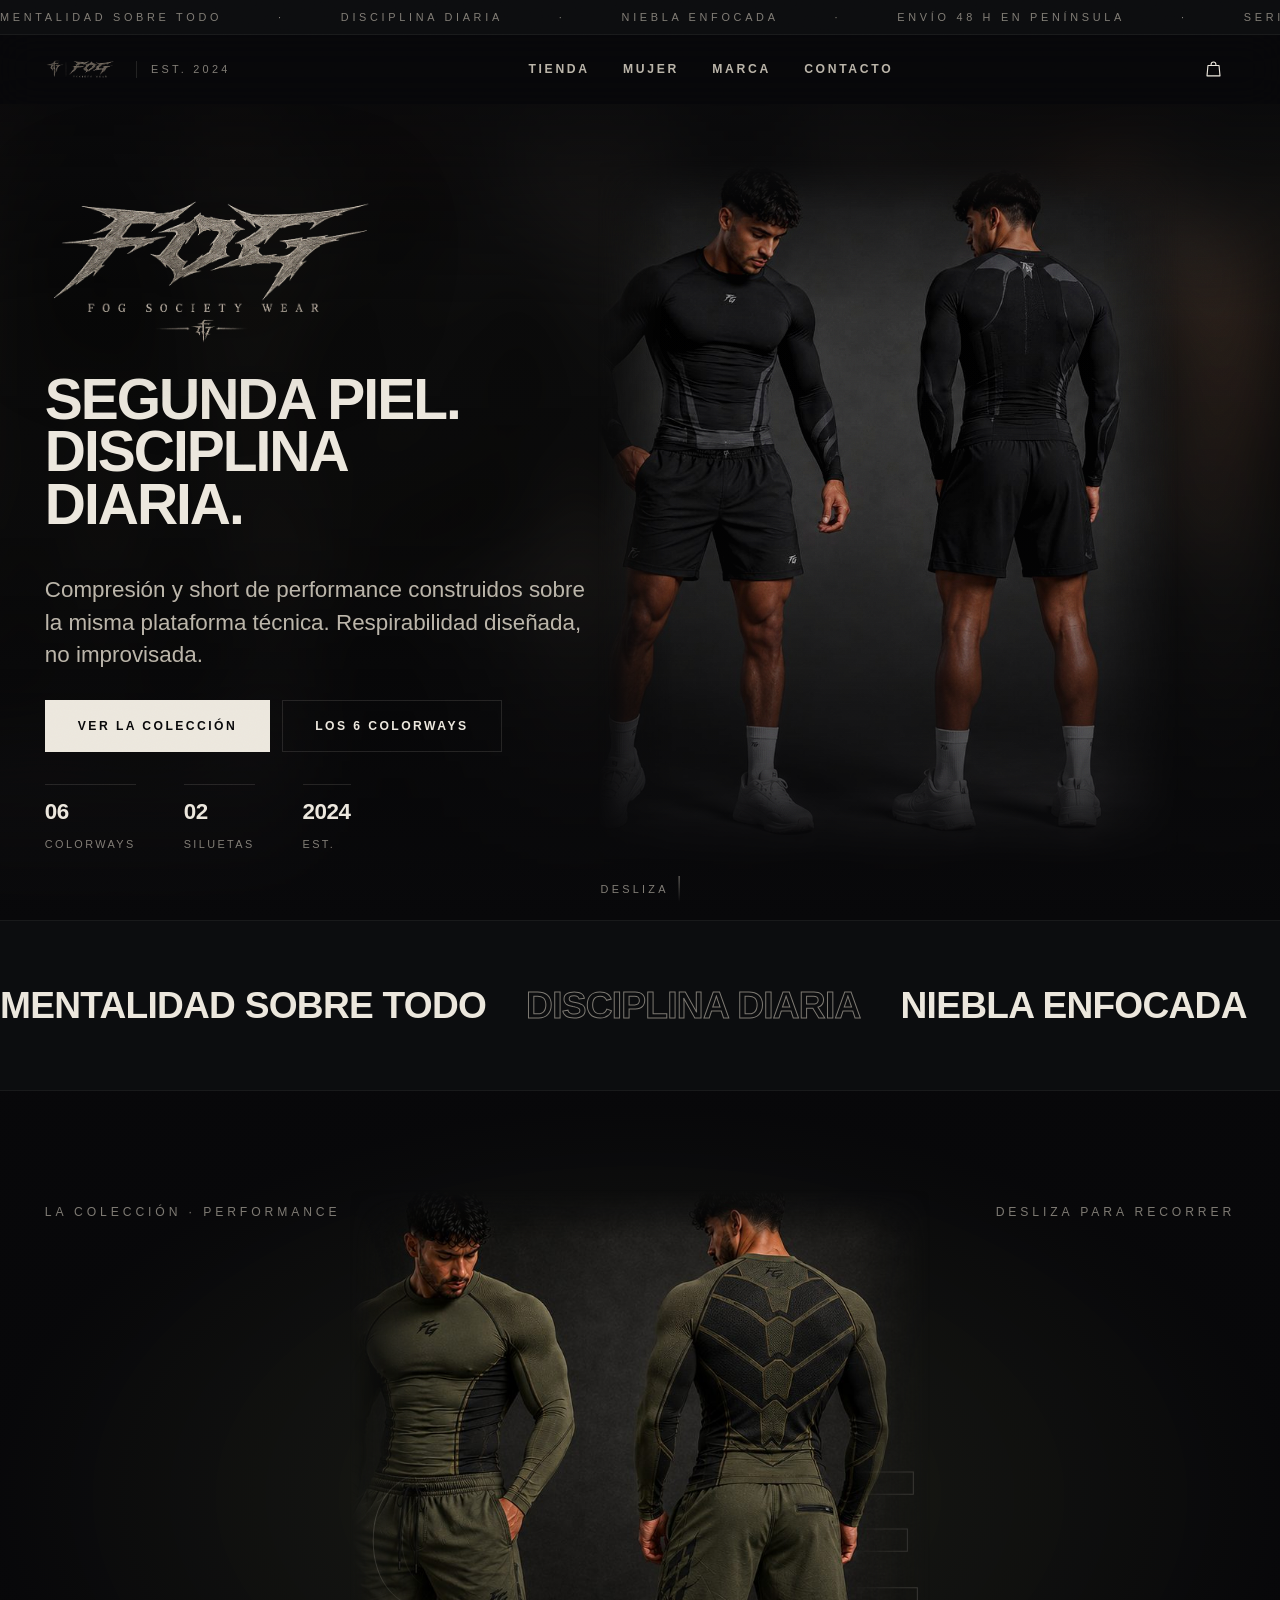
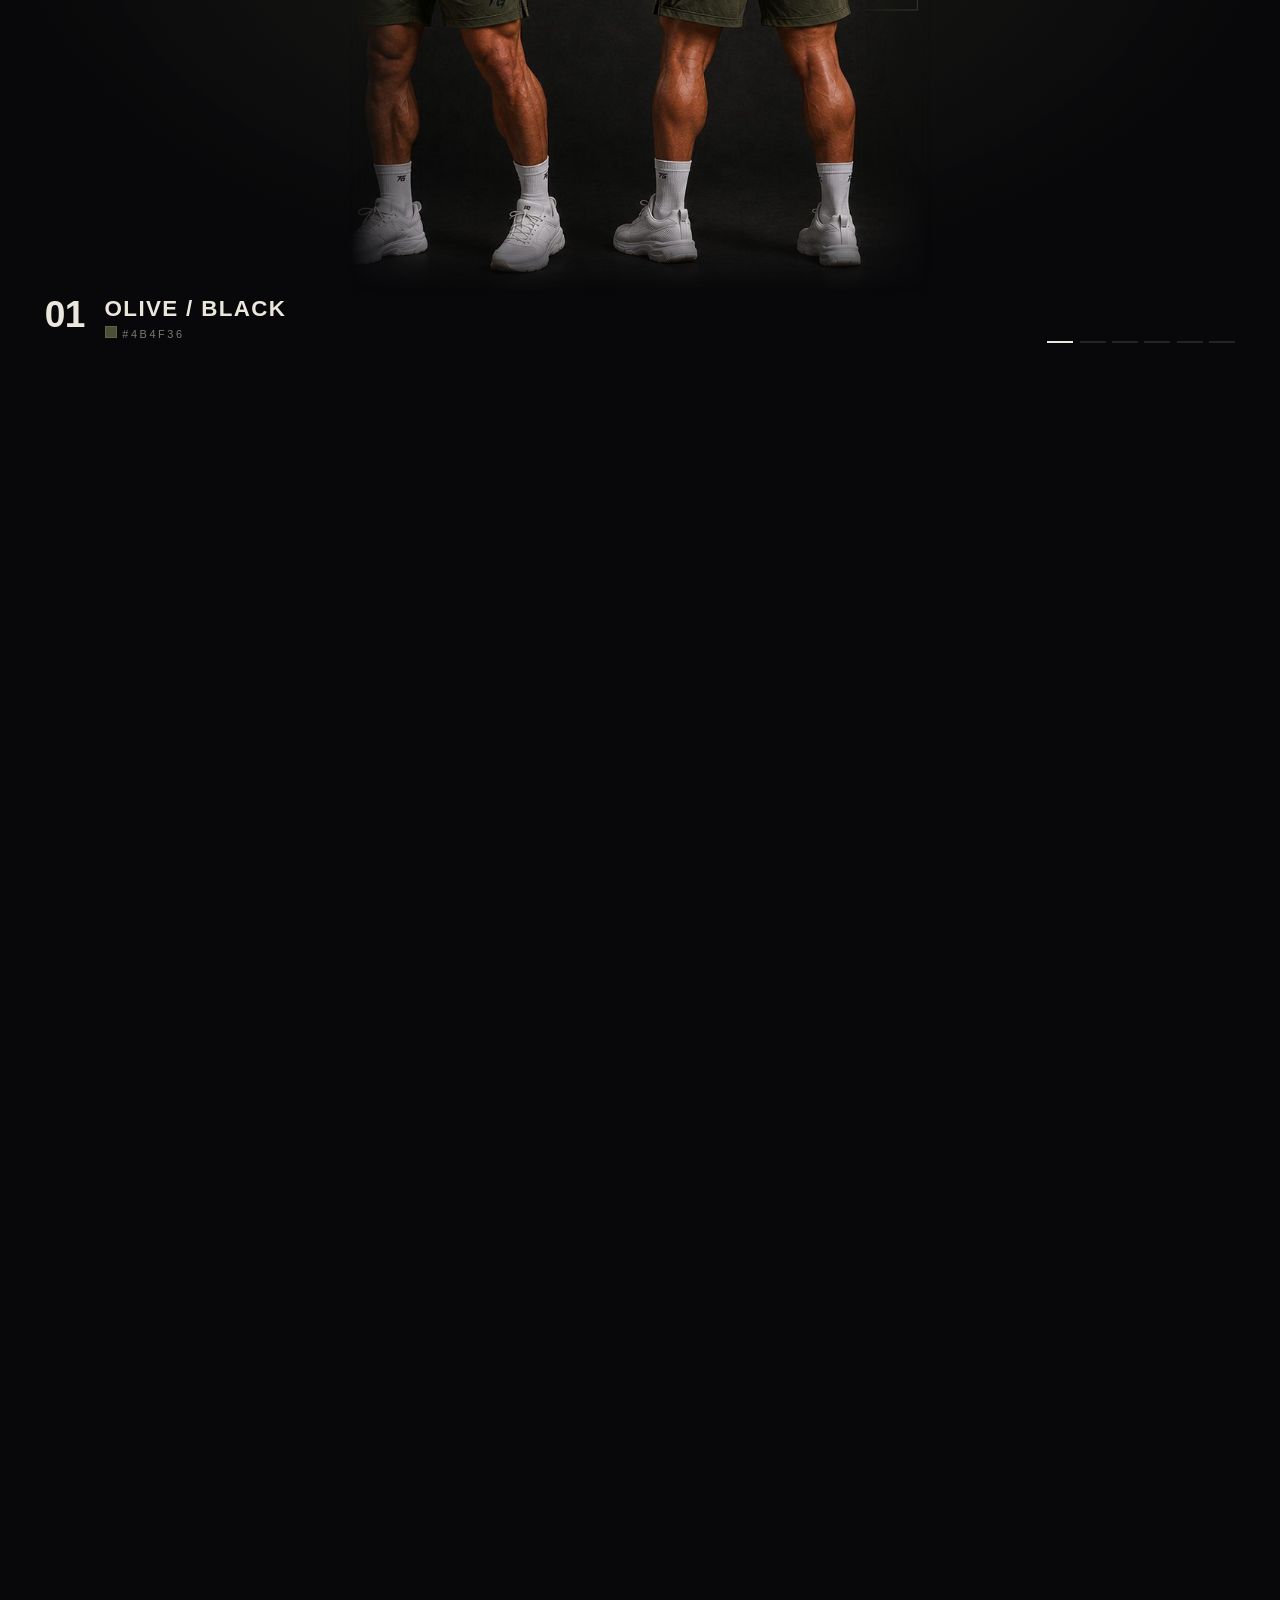
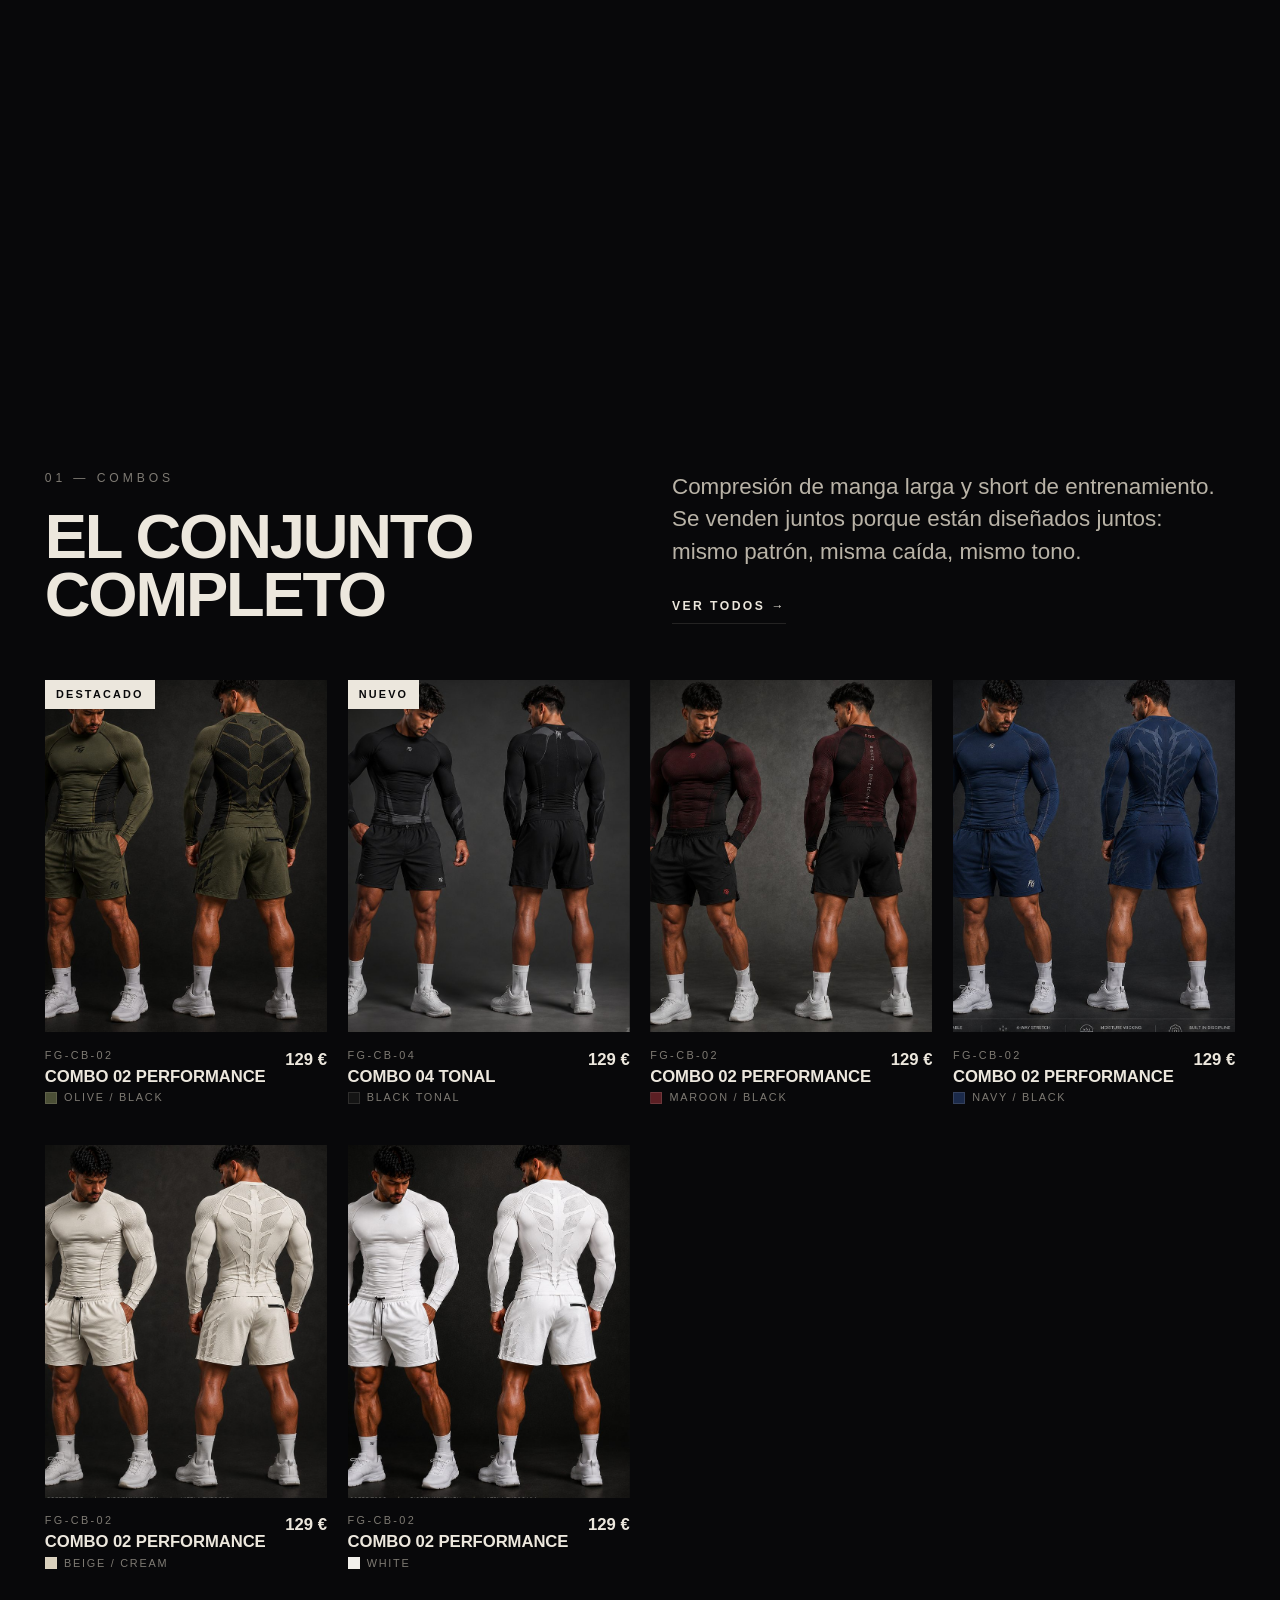
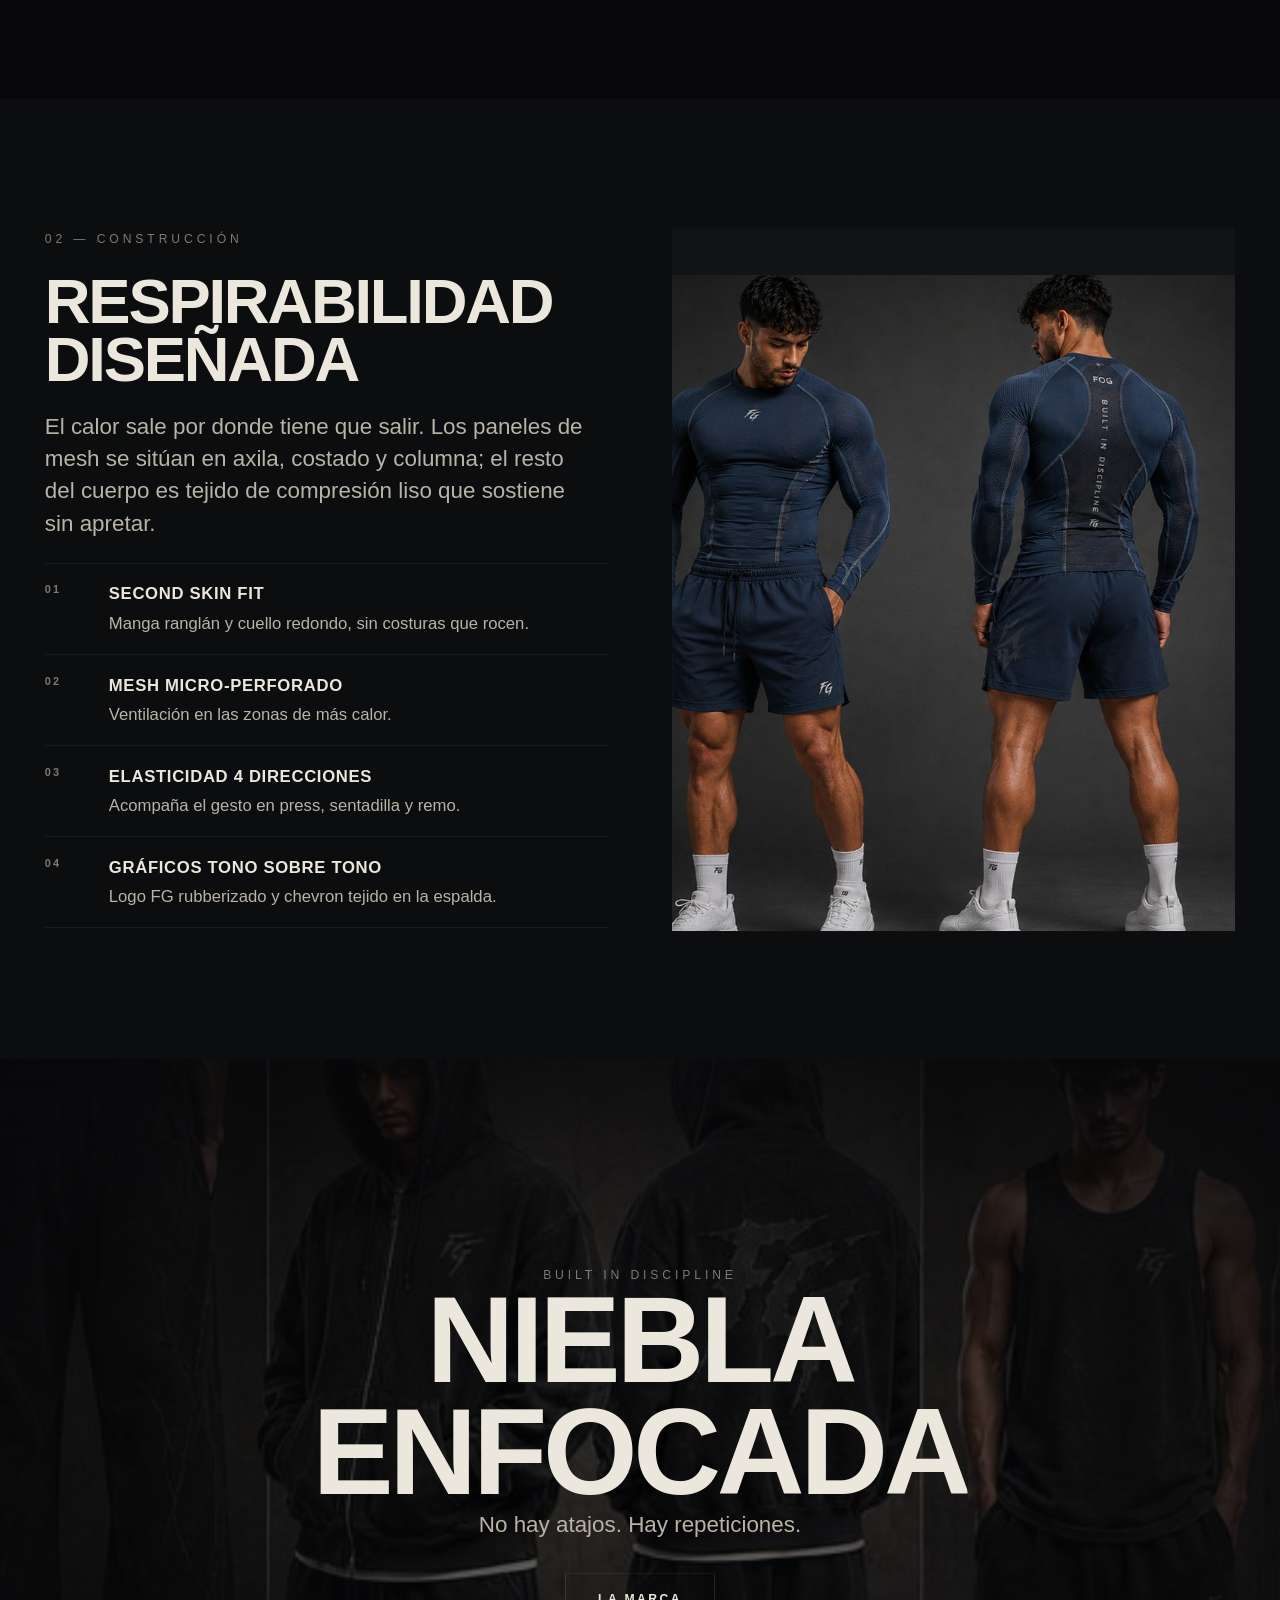
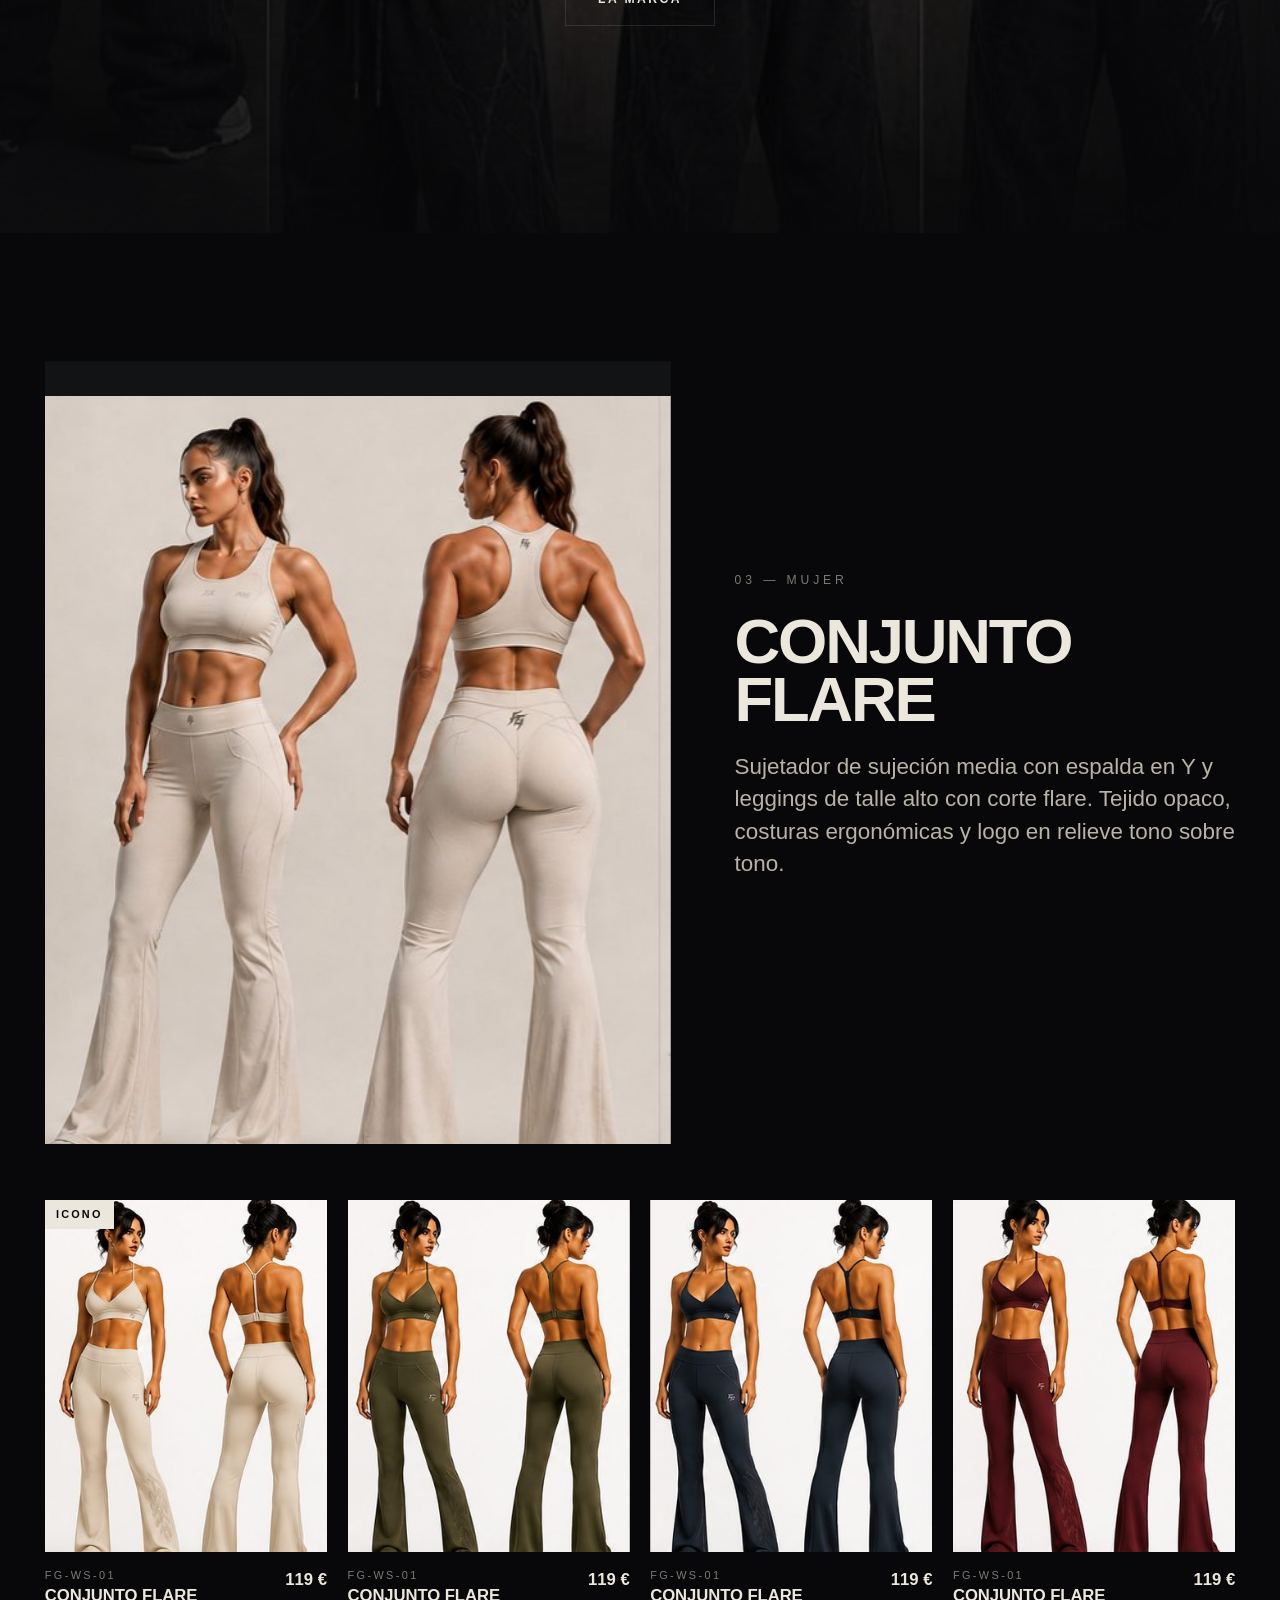
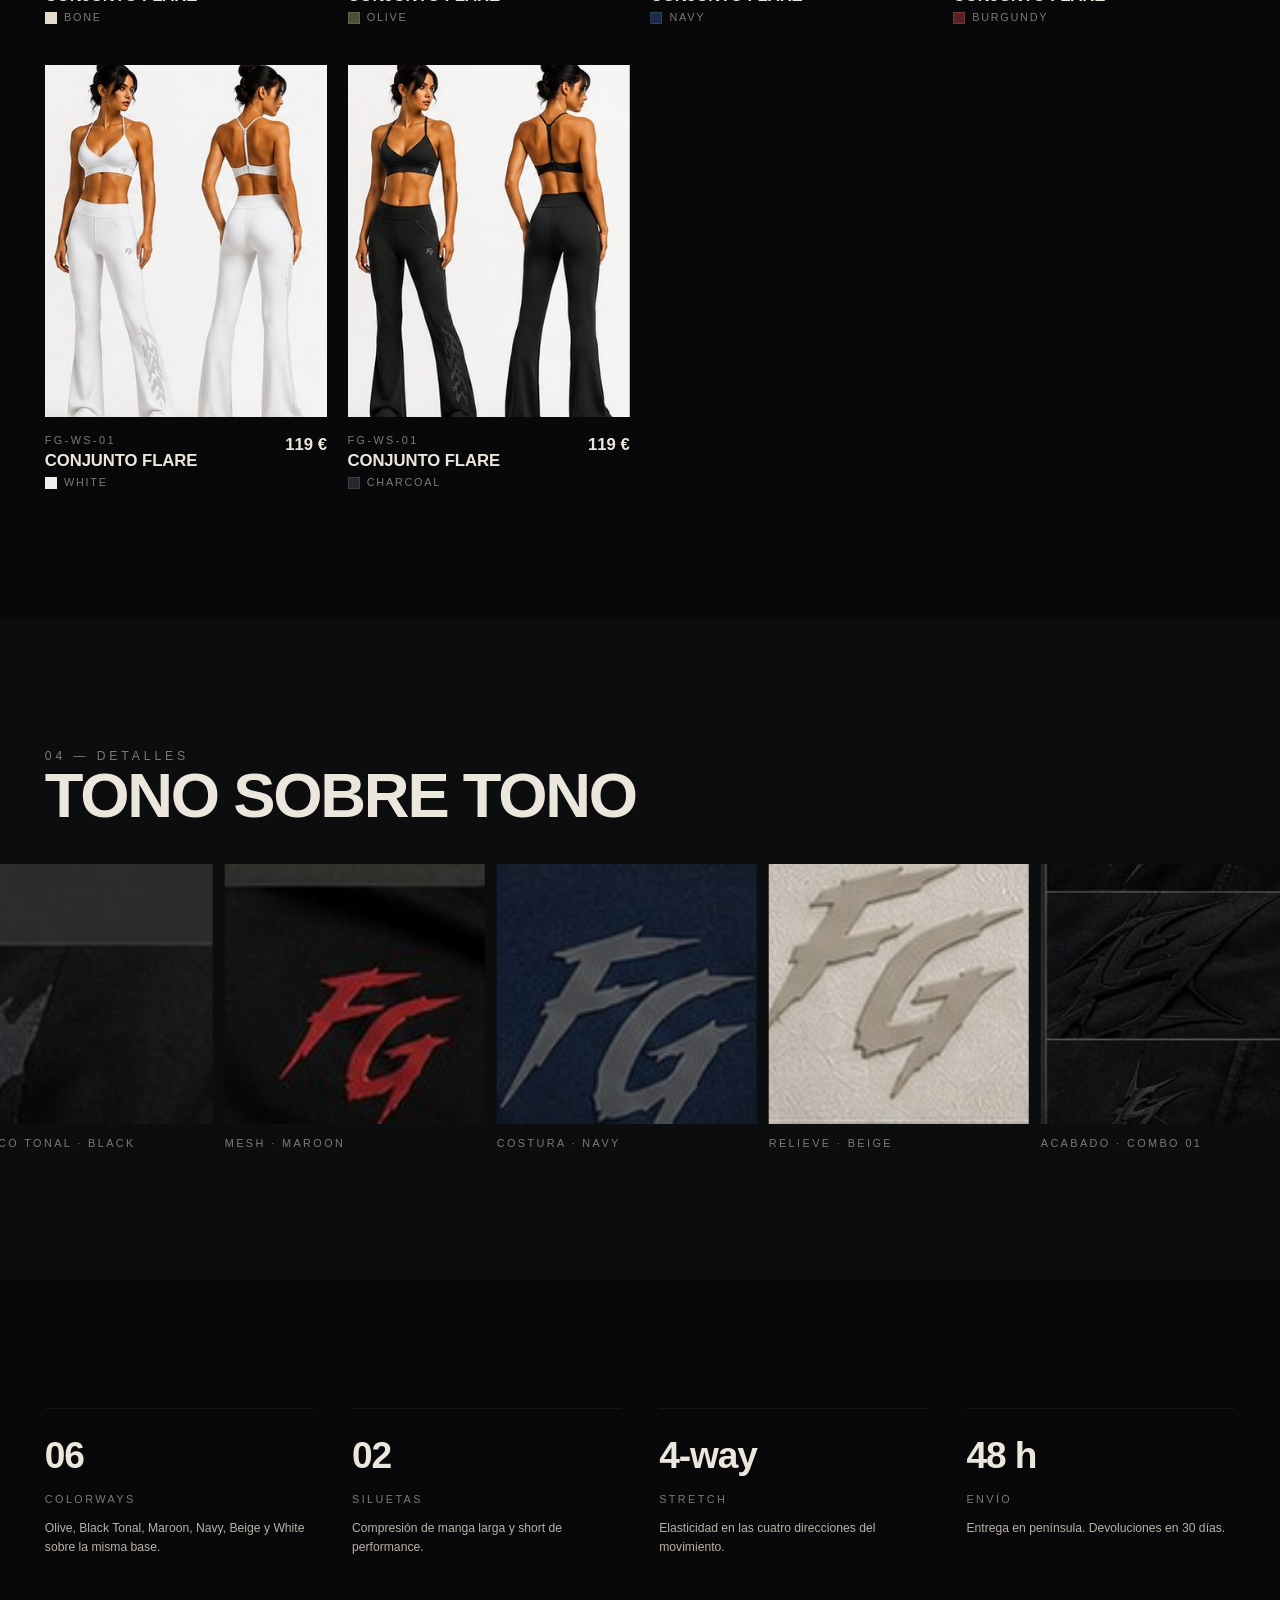
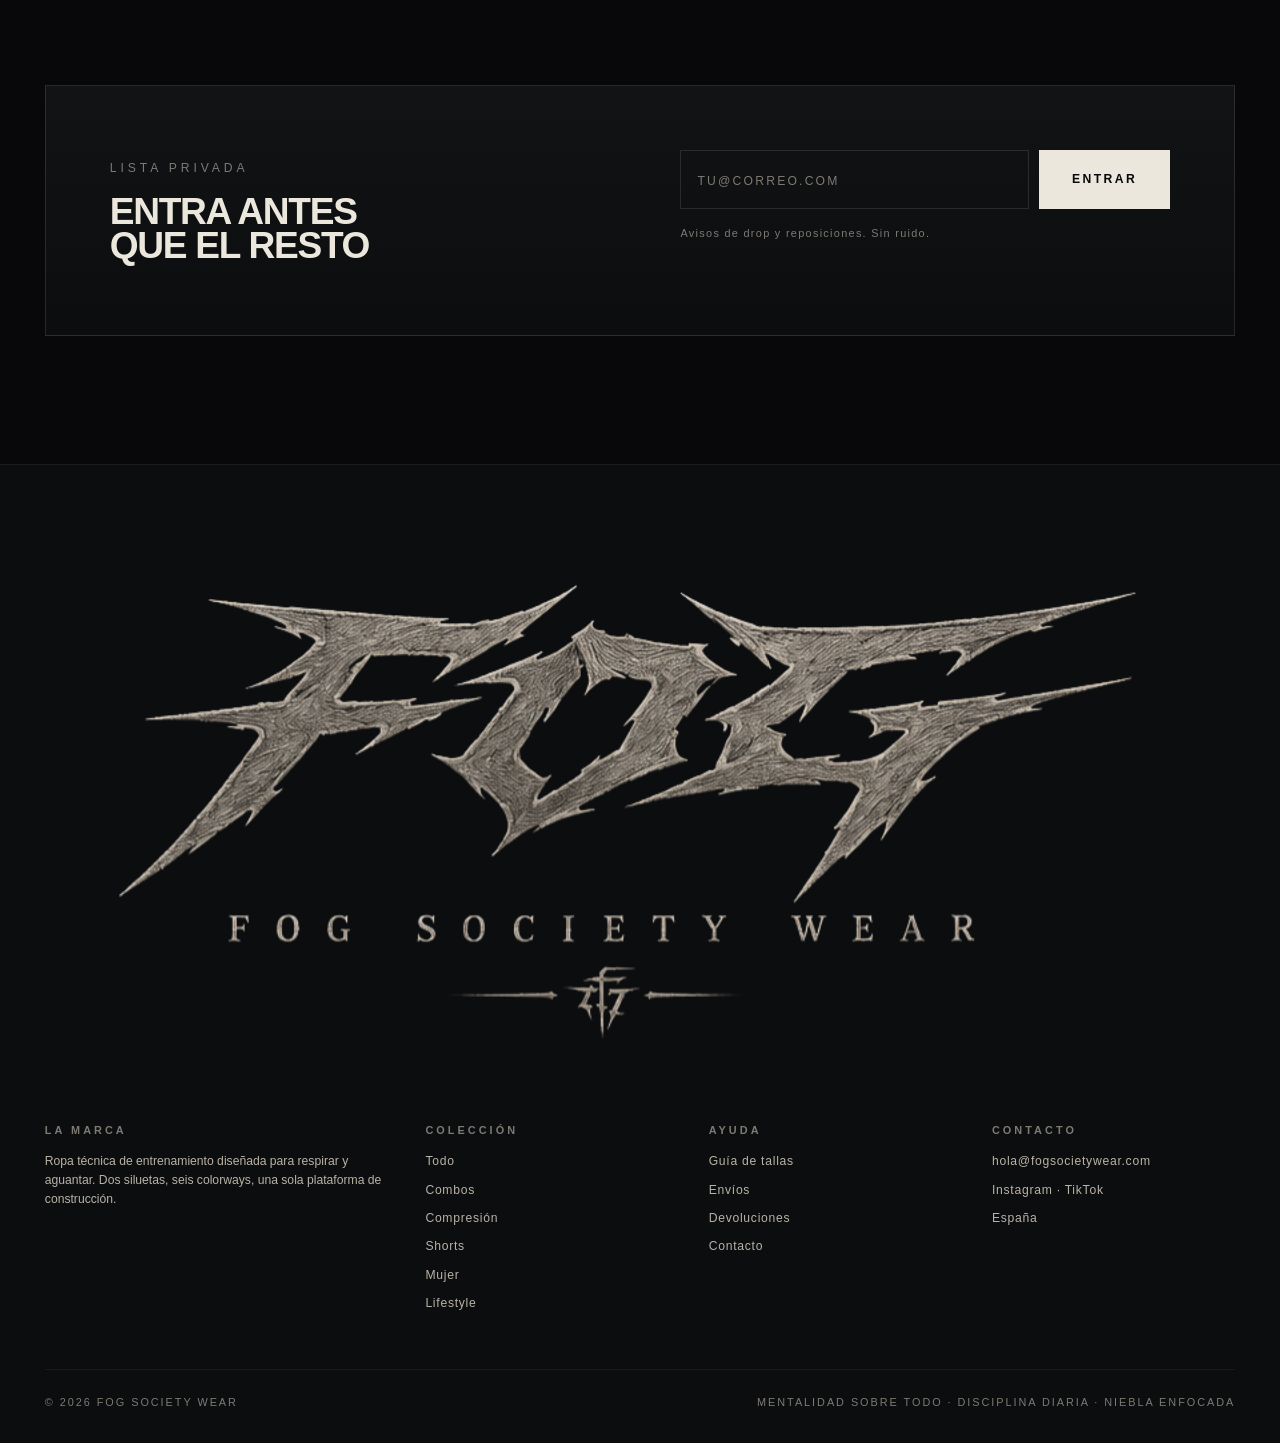
==== index.html @ 215e6198 "Web de FOG Society Wear: portada, tienda, marca y contacto Sitio estático sin dependencias ni build," ====
<!DOCTYPE html>
<html lang="es">
  <head>
    <meta charset="utf-8" />
    <meta name="viewport" content="width=device-width, initial-scale=1" />
    <title>FOG Society Wear — Ropa técnica de entrenamiento</title>
    <meta name="description" content="FOG Society Wear: compresión second skin, shorts de performance y conjuntos de mujer en seis colorways. Mentalidad sobre todo." />
    <meta name="theme-color" content="#08080a" />
    <meta name="color-scheme" content="dark" />
    <meta property="og:type" content="website" />
    <meta property="og:title" content="FOG Society Wear — Ropa técnica de entrenamiento" />
    <meta property="og:description" content="FOG Society Wear: compresión second skin, shorts de performance y conjuntos de mujer en seis colorways. Mentalidad sobre todo." />
    <meta property="og:image" content="assets/img/men-black.jpg" />
    <link rel="icon" href="data:image/svg+xml,%3Csvg xmlns='http://www.w3.org/2000/svg' viewBox='0 0 32 32'%3E%3Crect width='32' height='32' fill='%2308080a'/%3E%3Ctext x='16' y='23' font-family='Helvetica,Arial' font-size='16' font-weight='700' fill='%23c9bda8' text-anchor='middle'%3EFG%3C/text%3E%3C/svg%3E" />
    <link rel="preload" as="image" href="assets/img/logo-lockup.png" />
    <link rel="stylesheet" href="assets/css/styles.css" />
  </head>
  <body data-page="home">
    <a class="skip-link" href="#main">Saltar al contenido</a>

    <div class="ticker-top" aria-hidden="true">
      <div class="ticker-top__track">
        <span>Mentalidad sobre todo</span><span>·</span><span>Disciplina diaria</span>
        <span>·</span><span>Niebla enfocada</span><span>·</span>
        <span>Envío 48 h en península</span><span>·</span><span>Series limitadas</span>
        <span>·</span><span>Mentalidad sobre todo</span><span>·</span>
        <span>Disciplina diaria</span><span>·</span><span>Niebla enfocada</span>
        <span>·</span><span>Envío 48 h en península</span><span>·</span>
        <span>Series limitadas</span><span>·</span>
      </div>
    </div>

    <header class="site-header" data-header>
      <div class="wrap header-inner">
        <a class="brand" href="index.html" aria-label="FOG Society Wear, inicio">
          <img src="assets/img/logo-horizontal.png" alt="FOG Society Wear" width="402" height="134" />
          <span class="brand__sub">Est. 2024</span>
        </a>

        <nav class="nav" aria-label="Principal">
          <a href="tienda.html">Tienda</a>
          <a href="tienda.html?categoria=mujer">Mujer</a>
          <a href="marca.html">Marca</a>
          <a href="contacto.html">Contacto</a>
        </nav>

        <div class="header-actions">
          <button class="icon-btn" type="button" data-cart-open aria-label="Abrir el carrito">
            <svg viewBox="0 0 24 24" aria-hidden="true">
              <path d="M5 7h14l1.2 13H3.8L5 7Z" />
              <path d="M9 7V5.5a3 3 0 0 1 6 0V7" />
            </svg>
            <span class="cart-count" data-cart-count>0</span>
          </button>
          <button class="icon-btn nav-toggle" type="button" data-nav-open aria-label="Abrir el menú">
            <svg viewBox="0 0 24 24" aria-hidden="true">
              <path d="M3 8h18M3 16h18" />
            </svg>
          </button>
        </div>
      </div>
    </header>

    <div class="mobile-nav" data-mobile-nav aria-hidden="true">
      <div class="mobile-nav__top">
        <img src="assets/img/logo-horizontal.png" alt="FOG Society Wear" style="height:24px;width:auto" />
        <button class="icon-btn" type="button" data-nav-close aria-label="Cerrar el menú">
          <svg viewBox="0 0 24 24" aria-hidden="true"><path d="M6 6l12 12M18 6L6 18" /></svg>
        </button>
      </div>
      <nav class="mobile-nav__links" aria-label="Menú móvil">
        <a href="tienda.html" style="--i:0"><em>01</em>Tienda</a>
        <a href="tienda.html?categoria=mujer" style="--i:1"><em>02</em>Mujer</a>
        <a href="marca.html" style="--i:2"><em>03</em>Marca</a>
        <a href="contacto.html" style="--i:3"><em>04</em>Contacto</a>
      </nav>
      <div class="mobile-nav__foot">
        <span>hola@fogsocietywear.com</span><span>Instagram</span><span>Est. 2024</span>
      </div>
    </div>

    <main id="main">
      <!-- ================= HERO ================= -->
      <section class="hero">
        <div class="hero__backdrop" aria-hidden="true">
          <img src="assets/img/lineup.jpg" alt="" width="1536" height="479" />
        </div>
        <div class="hero__figure" data-hero-media>
          <img class="img-fade" src="assets/img/men-black.jpg"
               alt="Combo 04 Black Tonal de FOG Society Wear"
               width="770" height="945" fetchpriority="high" />
        </div>
        <div class="hero__veil" aria-hidden="true"></div>

        <div class="wrap hero__inner" data-hero-inner>
          <img class="hero__lockup" src="assets/img/logo-lockup.png"
               alt="FOG Society Wear" width="825" height="370" />
          <h1 class="hero__title">
            <span><i style="--i:0">Segunda piel.</i></span>
            <span><i style="--i:1">Disciplina</i></span>
            <span><i style="--i:2">diaria.</i></span>
          </h1>
          <div class="hero__row">
            <div>
              <p class="body-lg" style="margin-bottom:1.75rem">
                Compresión y short de performance construidos sobre la misma
                plataforma técnica. Respirabilidad diseñada, no improvisada.
              </p>
              <div class="hero__cta">
                <a class="btn" href="tienda.html"><span>Ver la colección</span></a>
                <a class="btn btn--ghost" href="#colorways"><span>Los 6 colorways</span></a>
              </div>
            </div>
            <div class="hero__stats">
              <div><strong>06</strong><span>Colorways</span></div>
              <div><strong>02</strong><span>Siluetas</span></div>
              <div><strong>2024</strong><span>Est.</span></div>
            </div>
          </div>
        </div>

        <p class="scroll-hint" aria-hidden="true">Desliza</p>
      </section>

      <!-- ================= MANIFIESTO ================= -->
      <section class="marquee" aria-label="Manifiesto">
        <div class="marquee__track" data-drift="0.5" data-drift-host>
          <span>Mentalidad sobre todo</span><span>Disciplina diaria</span>
          <span>Niebla enfocada</span><span>Built in discipline</span>
          <span>Mentalidad sobre todo</span><span>Disciplina diaria</span>
        </div>
      </section>

      <!-- ================= SECUENCIA DE COLORWAYS ================= -->
      <section class="sequence" id="colorways" data-sequence aria-label="Colorways de la colección">
        <div class="sequence__sticky">
          <div class="sequence__bg" data-seq-bg></div>
          <p class="sequence__word" data-seq-word>Olive</p>
          <div class="sequence__stage" data-seq-stage></div>

          <div class="sequence__head">
            <p class="label">La colección · Performance</p>
            <p class="label">Desliza para recorrer</p>
          </div>

          <div class="sequence__meta">
            <p class="sequence__index" data-seq-index>01</p>
            <div>
              <p class="sequence__name" data-seq-name>Olive / Black</p>
              <p class="sequence__hex">
                <i class="sequence__swatch" data-seq-swatch style="background:#4b4f36"></i>
                <span data-seq-hex>#4b4f36</span>
              </p>
            </div>
          </div>

          <div class="sequence__bar" data-bar></div>
        </div>
      </section>

      <!-- ================= COMBOS ================= -->
      <section class="section wrap">
        <div class="split" style="align-items:flex-end;margin-bottom:clamp(2rem,5vw,3.5rem)">
          <div data-reveal>
            <p class="label" style="margin-bottom:1.2rem">01 — Combos</p>
            <h2 class="h-lg">El conjunto<br />completo</h2>
          </div>
          <div data-reveal style="--i:1">
            <p class="body-lg">
              Compresión de manga larga y short de entrenamiento. Se venden juntos
              porque están diseñados juntos: mismo patrón, misma caída, mismo tono.
            </p>
            <p style="margin-top:1.5rem"><a class="arrow-link" href="tienda.html?categoria=combos">Ver todos →</a></p>
          </div>
        </div>
        <div class="grid" data-featured="6"></div>
      </section>

      <!-- ================= EDITORIAL: TEJIDO ================= -->
      <section class="section" style="background:var(--ink)">
        <div class="wrap split split--reverse">
          <div class="split__media" data-reveal="clip">
            <img src="assets/img/edit-navy.jpg" alt="Detalle del panel de mesh en la espalda"
                 width="795" height="945" loading="lazy" data-parallax="0.07" />
          </div>
          <div class="split__body">
            <p class="label" data-reveal>02 — Construcción</p>
            <h2 class="h-lg" data-reveal style="--i:1">Respirabilidad<br />diseñada</h2>
            <p class="body-lg" data-reveal style="--i:2">
              El calor sale por donde tiene que salir. Los paneles de mesh se sitúan
              en axila, costado y columna; el resto del cuerpo es tejido de
              compresión liso que sostiene sin apretar.
            </p>
            <ul class="feature-list" data-reveal style="--i:3">
              <li><b>01</b><span><strong>Second skin fit</strong>Manga ranglán y cuello redondo, sin costuras que rocen.</span></li>
              <li><b>02</b><span><strong>Mesh micro-perforado</strong>Ventilación en las zonas de más calor.</span></li>
              <li><b>03</b><span><strong>Elasticidad 4 direcciones</strong>Acompaña el gesto en press, sentadilla y remo.</span></li>
              <li><b>04</b><span><strong>Gráficos tono sobre tono</strong>Logo FG rubberizado y chevron tejido en la espalda.</span></li>
            </ul>
          </div>
        </div>
      </section>

      <!-- ================= BANDA A PANTALLA COMPLETA ================= -->
      <section class="band">
        <div class="band__media" data-parallax="0.06">
          <img src="assets/img/lineup.jpg" alt="Línea completa de FOG Society Wear"
               width="1536" height="479" loading="lazy" />
        </div>
        <div class="band__inner">
          <p class="label" data-reveal>Built in discipline</p>
          <h2 class="h-xl" data-reveal style="--i:1">Niebla<br />enfocada</h2>
          <p class="body-lg" data-reveal style="--i:2;margin-inline:auto">
            No hay atajos. Hay repeticiones.
          </p>
          <p style="margin-top:2rem" data-reveal><a class="btn btn--ghost" href="marca.html"><span>La marca</span></a></p>
        </div>
      </section>

      <!-- ================= MUJER ================= -->
      <section class="section wrap">
        <div class="split split--wide" style="margin-bottom:clamp(2rem,5vw,3.5rem)">
          <div class="split__media" data-reveal="clip" style="aspect-ratio:4/5">
            <img src="assets/img/combo01-women.jpg" alt="Conjunto flare de FOG Society Wear"
                 width="1000" height="1280" loading="lazy" data-parallax="0.05" />
          </div>
          <div class="split__body">
            <p class="label" data-reveal>03 — Mujer</p>
            <h2 class="h-lg" data-reveal style="--i:1">Conjunto<br />flare</h2>
            <p class="body-lg" data-reveal style="--i:2">
              Sujetador de sujeción media con espalda en Y y leggings de talle alto
              con corte flare. Tejido opaco, costuras ergonómicas y logo en relieve
              tono sobre tono.
            </p>
            <p data-reveal style="--i:3"><a class="arrow-link" href="tienda.html?categoria=mujer">Ver la línea →</a></p>
          </div>
        </div>
        <div class="grid" data-women-grid></div>
      </section>

      <!-- ================= TEXTURAS ================= -->
      <section class="section" style="background:var(--ink)" data-drift-host>
        <div class="wrap" style="margin-bottom:clamp(1.5rem,4vw,2.5rem)">
          <p class="label" data-reveal>04 — Detalles</p>
          <h2 class="h-lg" data-reveal style="--i:1">Tono sobre tono</h2>
        </div>
        <div class="strip-viewport">
          <div class="strip" data-drift="0.55">
            <figure><img src="assets/img/tex-olive.jpg" alt="Logo FG rubberizado sobre olive" loading="lazy" /><figcaption>Logo rubberizado · Olive</figcaption></figure>
            <figure><img src="assets/img/tex-black.jpg" alt="Gráfico tonal sobre negro" loading="lazy" /><figcaption>Gráfico tonal · Black</figcaption></figure>
            <figure><img src="assets/img/tex-maroon.jpg" alt="Panel de mesh sobre maroon" loading="lazy" /><figcaption>Mesh · Maroon</figcaption></figure>
            <figure><img src="assets/img/tex-navy.jpg" alt="Costura sobre navy" loading="lazy" /><figcaption>Costura · Navy</figcaption></figure>
            <figure><img src="assets/img/tex-beige.jpg" alt="Relieve sobre beige" loading="lazy" /><figcaption>Relieve · Beige</figcaption></figure>
            <figure><img src="assets/img/tex-premium.jpg" alt="Acabado premium del hoodie" loading="lazy" /><figcaption>Acabado · Combo 01</figcaption></figure>
            <figure><img src="assets/img/tex-white.jpg" alt="Gráfico blanco sobre blanco" loading="lazy" /><figcaption>White on white</figcaption></figure>
          </div>
        </div>
      </section>

      <!-- ================= CIFRAS ================= -->
      <section class="section wrap">
        <div class="spec-grid">
          <div class="spec" data-reveal><strong>06</strong><span>Colorways</span><p>Olive, Black Tonal, Maroon, Navy, Beige y White sobre la misma base.</p></div>
          <div class="spec" data-reveal style="--i:1"><strong>02</strong><span>Siluetas</span><p>Compresión de manga larga y short de performance.</p></div>
          <div class="spec" data-reveal style="--i:2"><strong>4-way</strong><span>Stretch</span><p>Elasticidad en las cuatro direcciones del movimiento.</p></div>
          <div class="spec" data-reveal style="--i:3"><strong>48 h</strong><span>Envío</span><p>Entrega en península. Devoluciones en 30 días.</p></div>
        </div>
      </section>

      <!-- ================= BOLETÍN ================= -->
      <section class="section wrap" style="padding-top:0">
        <div class="newsletter" data-reveal>
          <div>
            <p class="label" style="margin-bottom:1rem">Lista privada</p>
            <h2 class="h-md">Entra antes<br />que el resto</h2>
          </div>
          <form data-form data-success="Dentro. Te avisamos antes de cada drop."
                data-toast="Suscripción registrada" novalidate>
            <div class="field-row">
              <label class="vh" for="news-email">Tu correo</label>
              <input id="news-email" name="email" type="email" required
                     placeholder="tu@correo.com" autocomplete="email" />
              <button class="btn" type="submit"><span>Entrar</span></button>
            </div>
            <p class="form-note">Avisos de drop y reposiciones. Sin ruido.</p>
            <p class="form-status" data-form-status role="status"></p>
          </form>
        </div>
      </section>
    </main>

    <footer class="site-footer">
      <div class="wrap">
        <img class="footer-mark" src="assets/img/logo-lockup.png" alt="FOG Society Wear"
             width="825" height="370" loading="lazy" data-reveal="fade" />

        <div class="footer-grid">
          <div class="footer-col">
            <h4>La marca</h4>
            <p class="body" style="font-size:var(--step--1)">
              Ropa técnica de entrenamiento diseñada para respirar y aguantar.
              Dos siluetas, seis colorways, una sola plataforma de construcción.
            </p>
          </div>
          <div class="footer-col">
            <h4>Colección</h4>
            <ul>
              <li><a href="tienda.html">Todo</a></li>
              <li><a href="tienda.html?categoria=combos">Combos</a></li>
              <li><a href="tienda.html?categoria=compresion">Compresión</a></li>
              <li><a href="tienda.html?categoria=shorts">Shorts</a></li>
              <li><a href="tienda.html?categoria=mujer">Mujer</a></li>
              <li><a href="tienda.html?categoria=lifestyle">Lifestyle</a></li>
            </ul>
          </div>
          <div class="footer-col">
            <h4>Ayuda</h4>
            <ul>
              <li><a href="contacto.html#faq">Guía de tallas</a></li>
              <li><a href="contacto.html#faq">Envíos</a></li>
              <li><a href="contacto.html#faq">Devoluciones</a></li>
              <li><a href="contacto.html">Contacto</a></li>
            </ul>
          </div>
          <div class="footer-col">
            <h4>Contacto</h4>
            <ul>
              <li><a href="mailto:hola@fogsocietywear.com">hola@fogsocietywear.com</a></li>
              <li>Instagram · TikTok</li>
              <li>España</li>
            </ul>
          </div>
        </div>

        <div class="footer-bottom">
          <p>© <span data-year>2026</span> FOG Society Wear</p>
          <p>Mentalidad sobre todo · Disciplina diaria · Niebla enfocada</p>
        </div>
      </div>
    </footer>

    <div class="overlay" data-overlay></div>

    <aside class="drawer" data-drawer role="dialog" aria-modal="true"
           aria-label="Carrito" aria-hidden="true">
      <div class="drawer__head">
        <p class="drawer__title">Carrito</p>
        <button class="icon-btn" type="button" data-cart-close aria-label="Cerrar el carrito">
          <svg viewBox="0 0 24 24" aria-hidden="true"><path d="M6 6l12 12M18 6L6 18" /></svg>
        </button>
      </div>
      <div class="drawer__body" data-cart-body></div>
      <div class="drawer__foot" data-cart-foot hidden>
        <div class="totals"><span>Subtotal</span><strong data-cart-total>0 €</strong></div>
        <p class="dim" style="font-size:var(--step--2);letter-spacing:.16em;text-transform:uppercase">
          Impuestos incluidos · Envío calculado en el pago
        </p>
        <button class="btn btn--block" type="button" data-checkout><span>Finalizar compra</span></button>
      </div>
    </aside>

    <div class="modal" data-modal role="dialog" aria-modal="true"
         aria-label="Ficha de producto" aria-hidden="true">
      <div class="modal__panel">
        <button class="modal__close" type="button" data-modal-close aria-label="Cerrar">✕</button>
        <div class="modal__media" data-modal-media></div>
        <div class="modal__body">
          <p class="label" data-modal-code></p>
          <h2 class="h-md" data-modal-name></h2>
          <p class="card__color">
            <i class="sequence__swatch" data-modal-swatch></i><span data-modal-color></span>
          </p>
          <div class="price-row">
            <strong data-modal-price></strong>
            <span class="label">IVA incluido</span>
          </div>
          <p class="body" data-modal-desc></p>
          <div>
            <p class="label" style="margin-bottom:.7rem">Talla</p>
            <div class="size-list" data-modal-sizes></div>
          </div>
          <ul class="spec-list" data-modal-specs></ul>
          <button class="btn btn--block" type="button" data-modal-add><span>Añadir al carrito</span></button>
        </div>
      </div>
    </div>

    <script src="assets/js/products.js"></script>
    <script src="assets/js/site.js"></script>

  </body>
</html>
---- assets/css/styles.css ----
/* =========================================================
   FOG SOCIETY WEAR
   Hoja de estilos principal — tema oscuro, escala editorial.
   ========================================================= */

/* ---------- Tokens ---------- */
:root {
  --black: #08080a;
  --ink: #0c0d0f;
  --panel: #121315;
  --panel-2: #17181b;
  --line: rgba(233, 228, 216, 0.12);
  --line-soft: rgba(233, 228, 216, 0.06);

  --bone: #ece7dd;
  --bone-dim: #b9b3a7;
  --muted: #7e7a73;
  --stone: #c9bda8;

  --olive: #4b4f36;
  --maroon: #5c1f24;
  --navy: #1b2a4a;
  --cream: #d9d0bd;
  --charcoal: #26262c;

  --font: "Helvetica Neue", Helvetica, "Arial Narrow", Arial, "Segoe UI",
    Roboto, system-ui, sans-serif;

  --step--2: 0.68rem;
  --step--1: 0.76rem;
  --step-0: clamp(0.94rem, 0.9rem + 0.18vw, 1.05rem);
  --step-1: clamp(1.1rem, 1rem + 0.5vw, 1.4rem);
  --step-2: clamp(1.5rem, 1.2rem + 1.4vw, 2.6rem);
  --step-3: clamp(2.1rem, 1.4rem + 3.2vw, 4.6rem);
  --step-4: clamp(3rem, 1.2rem + 8vw, 9.5rem);
  --step-5: clamp(4rem, 0.5rem + 15vw, 17rem);

  --wrap: 1440px;
  --gutter: clamp(1.1rem, 3.5vw, 4rem);
  /* Máscaras reutilizables: funden los cuatro bordes de las fotos recortadas
     con el fondo negro. Se combinan con mask-composite. */
  --fade-x: linear-gradient(
    90deg,
    transparent 0,
    #000 13%,
    #000 87%,
    transparent 100%
  );
  --fade-y: linear-gradient(
    180deg,
    transparent 0,
    #000 7%,
    #000 91%,
    transparent 100%
  );

  --ease: cubic-bezier(0.16, 0.84, 0.32, 1);
  --ease-out: cubic-bezier(0.22, 1, 0.36, 1);
  --header-h: 68px;
  --ticker-h: 34px;
}

/* ---------- Reset ---------- */
*,
*::before,
*::after {
  box-sizing: border-box;
}

html {
  -webkit-text-size-adjust: 100%;
}

body {
  margin: 0;
  background: var(--black);
  color: var(--bone);
  font-family: var(--font);
  font-size: var(--step-0);
  line-height: 1.55;
  -webkit-font-smoothing: antialiased;
  overflow-x: hidden;
}

body.is-locked {
  overflow: hidden;
}

/* Grano sutil sobre toda la página: da textura de impresión al negro. */
body::after {
  content: "";
  position: fixed;
  inset: 0;
  z-index: 9999;
  pointer-events: none;
  opacity: 0.32;
  mix-blend-mode: overlay;
  background-image: url("data:image/svg+xml,%3Csvg xmlns='http://www.w3.org/2000/svg' width='180' height='180'%3E%3Cfilter id='n'%3E%3CfeTurbulence type='fractalNoise' baseFrequency='0.85' numOctaves='3'/%3E%3C/filter%3E%3Crect width='180' height='180' filter='url(%23n)' opacity='0.42'/%3E%3C/svg%3E");
}

img {
  display: block;
  max-width: 100%;
  /* Sin esto, los atributos width/height del HTML deforman la imagen
     cuando el CSS solo fija una de las dos medidas. */
  height: auto;
}

h1,
h2,
h3,
h4 {
  margin: 0;
  font-weight: 800;
  line-height: 0.92;
  letter-spacing: -0.035em;
  text-transform: uppercase;
}

p {
  margin: 0;
}

a {
  color: inherit;
  text-decoration: none;
}

button,
input,
select,
textarea {
  font: inherit;
  color: inherit;
}

ul,
ol {
  margin: 0;
  padding: 0;
  list-style: none;
}

::selection {
  background: var(--stone);
  color: var(--black);
}

:focus-visible {
  outline: 1px solid var(--stone);
  outline-offset: 4px;
}

.skip-link {
  position: absolute;
  left: -9999px;
  z-index: 500;
  background: var(--bone);
  color: var(--black);
  padding: 0.7rem 1.1rem;
  font-size: var(--step--1);
  letter-spacing: 0.16em;
  text-transform: uppercase;
}

.skip-link:focus {
  left: 0.5rem;
  top: 0.5rem;
}

.vh {
  position: absolute !important;
  width: 1px;
  height: 1px;
  padding: 0;
  margin: -1px;
  overflow: hidden;
  clip: rect(0 0 0 0);
  white-space: nowrap;
  border: 0;
}

/* ---------- Layout ---------- */
.wrap {
  width: 100%;
  max-width: var(--wrap);
  margin-inline: auto;
  padding-inline: var(--gutter);
}

.section {
  padding-block: clamp(4rem, 10vw, 9rem);
}

.section--flush {
  padding-block: 0;
}

.rule {
  height: 1px;
  background: var(--line-soft);
  border: 0;
  margin: 0;
}

/* ---------- Tipografía ---------- */
.label {
  font-size: var(--step--1);
  text-transform: uppercase;
  letter-spacing: 0.32em;
  color: var(--muted);
  font-weight: 500;
}

.label--stone {
  color: var(--stone);
}

.h-xl {
  font-size: var(--step-4);
}

.h-lg {
  font-size: var(--step-3);
}

.h-md {
  font-size: var(--step-2);
}

.h-sm {
  font-size: var(--step-1);
  letter-spacing: -0.02em;
}

.body-lg {
  font-size: var(--step-1);
  line-height: 1.45;
  color: var(--bone-dim);
  max-width: 44ch;
  text-transform: none;
  letter-spacing: 0;
  font-weight: 400;
}

.body {
  color: var(--bone-dim);
  max-width: 58ch;
}

.dim {
  color: var(--muted);
}

.mono {
  font-variant-numeric: tabular-nums;
  letter-spacing: 0.08em;
}

/* ---------- Botones ---------- */
.btn {
  --bg: var(--bone);
  --fg: var(--black);
  --bd: var(--bone);
  position: relative;
  display: inline-flex;
  align-items: center;
  justify-content: center;
  gap: 0.7rem;
  padding: 1rem 2rem;
  border: 1px solid var(--bd);
  background: var(--bg);
  color: var(--fg);
  font-size: var(--step--1);
  font-weight: 700;
  letter-spacing: 0.2em;
  text-transform: uppercase;
  cursor: pointer;
  overflow: hidden;
  transition: color 0.4s var(--ease), border-color 0.4s var(--ease);
}

.btn::before {
  content: "";
  position: absolute;
  inset: 0;
  background: var(--fg);
  transform: scaleY(0);
  transform-origin: bottom;
  transition: transform 0.45s var(--ease);
  z-index: 0;
}

.btn:hover::before {
  transform: scaleY(1);
}

.btn:hover {
  color: var(--bg);
}

.btn > * ,
.btn span {
  position: relative;
  z-index: 1;
}

.btn--ghost {
  --bg: transparent;
  --fg: var(--bone);
  --bd: var(--line);
}

.btn--ghost:hover {
  --bd: var(--bone);
  color: var(--black);
}

.btn--ghost::before {
  background: var(--bone);
}

.btn--block {
  width: 100%;
}

.btn[disabled] {
  opacity: 0.4;
  pointer-events: none;
}

.arrow-link {
  display: inline-flex;
  align-items: center;
  gap: 0.7rem;
  font-size: var(--step--1);
  font-weight: 700;
  letter-spacing: 0.2em;
  text-transform: uppercase;
  padding-bottom: 0.4rem;
  border-bottom: 1px solid var(--line);
  transition: border-color 0.35s var(--ease), gap 0.35s var(--ease),
    color 0.35s var(--ease);
}

.arrow-link:hover {
  gap: 1.2rem;
  color: var(--stone);
  border-color: var(--stone);
}

/* ---------- Cabecera ---------- */
.ticker-top {
  background: var(--ink);
  border-bottom: 1px solid var(--line-soft);
  overflow: hidden;
  padding-block: 0.55rem;
}

.ticker-top__track {
  display: flex;
  gap: 3.5rem;
  width: max-content;
  animation: ticker 38s linear infinite;
}

.ticker-top span {
  font-size: var(--step--2);
  letter-spacing: 0.34em;
  text-transform: uppercase;
  color: var(--muted);
  white-space: nowrap;
}

@keyframes ticker {
  to {
    transform: translateX(-50%);
  }
}

.site-header {
  position: sticky;
  top: 0;
  z-index: 200;
  background: rgba(8, 8, 10, 0.72);
  backdrop-filter: blur(18px) saturate(1.2);
  border-bottom: 1px solid transparent;
  transition: border-color 0.4s var(--ease), background 0.4s var(--ease),
    transform 0.5s var(--ease);
}

.site-header.is-stuck {
  border-bottom-color: var(--line-soft);
}

.site-header.is-hidden {
  transform: translateY(-104%);
}

.header-inner {
  display: flex;
  align-items: center;
  justify-content: space-between;
  gap: 1.5rem;
  min-height: var(--header-h);
}

.brand {
  display: flex;
  align-items: center;
  gap: 0.85rem;
  flex: 0 0 auto;
}

.brand img {
  height: 26px;
  width: auto;
}

.brand__sub {
  display: none;
  font-size: var(--step--2);
  letter-spacing: 0.3em;
  color: var(--muted);
  text-transform: uppercase;
  border-left: 1px solid var(--line);
  padding-left: 0.85rem;
}

@media (min-width: 1100px) {
  .brand__sub {
    display: block;
  }
}

.nav {
  display: none;
  gap: clamp(1.5rem, 2.6vw, 3rem);
}

.nav a {
  position: relative;
  font-size: var(--step--1);
  font-weight: 600;
  letter-spacing: 0.22em;
  text-transform: uppercase;
  color: var(--bone-dim);
  padding-block: 0.4rem;
  transition: color 0.3s var(--ease);
}

.nav a::after {
  content: "";
  position: absolute;
  left: 0;
  bottom: 0;
  height: 1px;
  width: 0;
  background: var(--stone);
  transition: width 0.4s var(--ease);
}

.nav a:hover,
.nav a[aria-current="page"] {
  color: var(--bone);
}

.nav a:hover::after,
.nav a[aria-current="page"]::after {
  width: 100%;
}

.header-actions {
  display: flex;
  align-items: center;
  gap: 0.25rem;
}

.icon-btn {
  position: relative;
  display: inline-flex;
  align-items: center;
  justify-content: center;
  width: 44px;
  height: 44px;
  border: 0;
  background: transparent;
  color: var(--bone);
  cursor: pointer;
  transition: color 0.3s var(--ease);
}

.icon-btn:hover {
  color: var(--stone);
}

.icon-btn svg {
  width: 19px;
  height: 19px;
  stroke: currentColor;
  fill: none;
  stroke-width: 1.4;
  stroke-linecap: round;
  stroke-linejoin: round;
}

.cart-count {
  position: absolute;
  top: 6px;
  right: 4px;
  min-width: 17px;
  height: 17px;
  padding: 0 4px;
  border-radius: 999px;
  background: var(--stone);
  color: var(--black);
  font-size: 0.62rem;
  font-weight: 800;
  line-height: 17px;
  text-align: center;
  transform: scale(0);
  transition: transform 0.35s var(--ease);
}

.cart-count.is-visible {
  transform: scale(1);
}

.nav-toggle {
  display: inline-flex;
}

@media (min-width: 950px) {
  .nav {
    display: flex;
  }
  .nav-toggle {
    display: none;
  }
}

/* ---------- Menú móvil ---------- */
.mobile-nav {
  position: fixed;
  inset: 0;
  z-index: 300;
  background: var(--black);
  display: flex;
  flex-direction: column;
  padding: var(--gutter);
  clip-path: inset(0 0 100% 0);
  visibility: hidden;
  transition: clip-path 0.7s var(--ease), visibility 0.7s var(--ease);
}

.mobile-nav.is-open {
  clip-path: inset(0 0 0 0);
  visibility: visible;
}

.mobile-nav__top {
  display: flex;
  align-items: center;
  justify-content: space-between;
  min-height: var(--header-h);
}

.mobile-nav__links {
  display: flex;
  flex-direction: column;
  margin-top: 2.5rem;
  border-top: 1px solid var(--line-soft);
}

.mobile-nav__links a {
  display: flex;
  align-items: baseline;
  gap: 1rem;
  font-size: clamp(2rem, 11vw, 3.4rem);
  font-weight: 800;
  text-transform: uppercase;
  letter-spacing: -0.03em;
  padding-block: 0.5rem;
  border-bottom: 1px solid var(--line-soft);
  opacity: 0;
  transform: translateY(24px);
  transition: opacity 0.5s var(--ease), transform 0.6s var(--ease),
    color 0.3s var(--ease);
}

.mobile-nav.is-open .mobile-nav__links a {
  opacity: 1;
  transform: none;
  transition-delay: calc(0.1s + var(--i, 0) * 0.06s);
}

.mobile-nav__links a:hover {
  color: var(--stone);
}

.mobile-nav__links em {
  font-size: var(--step--2);
  font-style: normal;
  letter-spacing: 0.24em;
  color: var(--muted);
}

.mobile-nav__foot {
  margin-top: auto;
  display: flex;
  flex-wrap: wrap;
  gap: 0.5rem 1.5rem;
  font-size: var(--step--2);
  letter-spacing: 0.24em;
  text-transform: uppercase;
  color: var(--muted);
}

/* ---------- Hero ---------- */
.hero {
  position: relative;
  /* Descuenta la cinta superior y la cabecera para que el CTA entre en pantalla. */
  min-height: calc(100svh - var(--header-h) - var(--ticker-h));
  display: flex;
  align-items: flex-end;
  overflow: hidden;
  background: var(--ink);
}

/* Fondo desenfocado: da profundidad sin depender de la resolución. */
.hero__backdrop {
  position: absolute;
  inset: -8%;
  z-index: 0;
}

.hero__backdrop img {
  width: 100%;
  height: 100%;
  object-fit: cover;
  object-position: 50% 40%;
  filter: blur(34px) brightness(0.42) saturate(0.8);
  transform: scale(1.15);
}

/* La prenda, a tamaño natural para que se vea nítida. */
.hero__figure {
  position: absolute;
  inset: 0;
  z-index: 1;
  display: grid;
  place-items: center;
  will-change: transform;
}

.hero__figure img {
  height: min(78svh, 900px);
  width: auto;
  max-width: 92vw;
  object-fit: contain;
  filter: contrast(1.05);
}

/* Difumina el borde del recorte para que la foto se funda con el negro. */
.img-fade {
  -webkit-mask-image: var(--fade-x), var(--fade-y);
  mask-image: var(--fade-x), var(--fade-y);
  -webkit-mask-composite: source-in;
  mask-composite: intersect;
}

@media (min-width: 1000px) {
  .hero__figure {
    justify-items: end;
    padding-right: clamp(2rem, 8vw, 9rem);
  }
}

/* En móvil la prenda va arriba y el texto debajo, sobre negro:
   nada de titulares cruzando la foto. */
@media (max-width: 999px) {
  .hero {
    display: block;
    min-height: 0;
  }
  .hero__figure {
    position: relative;
    inset: auto;
    display: block;
  }
  .hero__figure img {
    height: 46svh;
    margin-inline: auto;
  }
  .hero__backdrop,
  .hero__veil {
    display: none;
  }
  .hero__inner {
    padding-top: 1.25rem;
  }
  .scroll-hint {
    display: none;
  }
}

/* El velo cae sobre la figura: mantiene el torso limpio y asienta el texto. */
.hero__veil {
  position: absolute;
  inset: 0;
  z-index: 1;
  background: linear-gradient(
    180deg,
    rgba(8, 8, 10, 0.7) 0%,
    rgba(8, 8, 10, 0.04) 26%,
    rgba(8, 8, 10, 0.18) 52%,
    rgba(8, 8, 10, 0.82) 86%,
    var(--black) 100%
  );
}

.hero__inner {
  position: relative;
  z-index: 2;
  width: 100%;
  padding-bottom: clamp(2.5rem, 5vw, 4rem);
  padding-top: clamp(3.5rem, 9vw, 5.5rem);
}

@media (min-width: 1000px) {
  .hero__inner > * {
    max-width: 62%;
  }
  .hero__inner .hero__row {
    max-width: 74%;
  }
}

.hero__lockup {
  width: min(340px, 56vw);
  margin-bottom: clamp(1rem, 2.5vw, 1.75rem);
  filter: drop-shadow(0 24px 60px rgba(0, 0, 0, 0.8));
}

.hero__title {
  font-size: clamp(1.9rem, 1rem + 3.2vw, 3.8rem);
  max-width: 16ch;
}

.hero__title span {
  display: block;
  overflow: hidden;
}

.hero__title i {
  display: block;
  font-style: normal;
  transform: translateY(105%);
  transition: transform 1s var(--ease-out);
  transition-delay: calc(var(--i, 0) * 0.09s + 0.15s);
}

.is-ready .hero__title i {
  transform: none;
}

.hero__row {
  display: flex;
  flex-wrap: wrap;
  align-items: flex-end;
  justify-content: space-between;
  gap: 2rem;
  margin-top: clamp(1.5rem, 4vw, 2.75rem);
}

.hero__cta {
  display: flex;
  flex-wrap: wrap;
  gap: 0.75rem;
}

.hero__stats {
  display: flex;
  gap: clamp(1.25rem, 4vw, 3rem);
  text-align: right;
}

.hero__stats div {
  border-top: 1px solid var(--line);
  padding-top: 0.6rem;
  text-align: left;
}

.hero__stats strong {
  display: block;
  font-size: var(--step-1);
  font-weight: 800;
  letter-spacing: -0.02em;
}

.hero__stats span {
  font-size: var(--step--2);
  letter-spacing: 0.22em;
  text-transform: uppercase;
  color: var(--muted);
}

.scroll-hint {
  position: absolute;
  left: 50%;
  bottom: 1.1rem;
  z-index: 3;
  transform: translateX(-50%);
  font-size: var(--step--2);
  letter-spacing: 0.3em;
  text-transform: uppercase;
  color: var(--muted);
  display: flex;
  align-items: center;
  gap: 0.6rem;
}

.scroll-hint::after {
  content: "";
  width: 1px;
  height: 26px;
  background: linear-gradient(var(--muted), transparent);
  animation: hint 2.4s var(--ease) infinite;
}

@keyframes hint {
  0% {
    transform: scaleY(0);
    transform-origin: top;
  }
  45% {
    transform: scaleY(1);
    transform-origin: top;
  }
  55% {
    transform: scaleY(1);
    transform-origin: bottom;
  }
  100% {
    transform: scaleY(0);
    transform-origin: bottom;
  }
}

/* ---------- Marquesina grande ---------- */
.marquee {
  padding-block: clamp(2rem, 5vw, 3.5rem);
  border-block: 1px solid var(--line-soft);
  overflow: hidden;
  background: var(--ink);
}

.marquee__track {
  display: flex;
  gap: 2.5rem;
  width: max-content;
  will-change: transform;
}

.marquee__track span {
  font-size: var(--step-2);
  font-weight: 800;
  text-transform: uppercase;
  letter-spacing: -0.02em;
  white-space: nowrap;
  color: var(--bone);
}

.marquee__track span:nth-child(even) {
  color: transparent;
  -webkit-text-stroke: 1px var(--muted);
}

/* ---------- Secuencia de colores (sticky) ---------- */
.sequence {
  position: relative;
}

.sequence__sticky {
  position: sticky;
  top: 0;
  height: 100svh;
  overflow: hidden;
  display: grid;
  place-items: center;
}

.sequence__bg {
  position: absolute;
  inset: 0;
  transition: background 0.8s var(--ease);
}

.sequence__stage {
  position: relative;
  z-index: 2;
  width: 100%;
  height: 100%;
  display: grid;
  place-items: center;
}

.sequence__shot {
  position: absolute;
  inset: 0;
  display: grid;
  place-items: center;
  opacity: 0;
  transform: scale(1.06);
  transition: opacity 0.7s var(--ease), transform 1.2s var(--ease);
  pointer-events: none;
}

.sequence__shot.is-active {
  opacity: 1;
  transform: scale(1);
}

.sequence__shot img {
  height: min(78svh, 760px);
  width: auto;
  max-width: 92vw;
  object-fit: contain;
}

.sequence__word {
  position: absolute;
  left: 50%;
  top: 50%;
  z-index: 1;
  transform: translate(-50%, -50%);
  font-size: var(--step-5);
  font-weight: 800;
  letter-spacing: -0.05em;
  text-transform: uppercase;
  color: transparent;
  -webkit-text-stroke: 1px rgba(236, 231, 221, 0.22);
  white-space: nowrap;
  pointer-events: none;
  transition: opacity 0.5s var(--ease);
}

.sequence__meta {
  position: absolute;
  z-index: 3;
  left: var(--gutter);
  bottom: clamp(1.5rem, 4vw, 3rem);
  display: flex;
  align-items: flex-end;
  gap: 1.25rem;
}

.sequence__index {
  font-size: var(--step-2);
  font-weight: 800;
  letter-spacing: -0.02em;
}

.sequence__name {
  font-size: var(--step-1);
  font-weight: 700;
  text-transform: uppercase;
  letter-spacing: 0.06em;
}

.sequence__hex {
  font-size: var(--step--2);
  letter-spacing: 0.24em;
  color: var(--muted);
  text-transform: uppercase;
}

.sequence__head {
  position: absolute;
  z-index: 3;
  top: clamp(4.5rem, 10vw, 7rem);
  left: var(--gutter);
  right: var(--gutter);
  display: flex;
  justify-content: space-between;
  gap: 1rem;
}

@media (max-width: 640px) {
  /* En pantallas estrechas los dos rótulos se pisan: basta con el primero. */
  .sequence__head p + p {
    display: none;
  }
}

.sequence__bar {
  position: absolute;
  z-index: 3;
  right: var(--gutter);
  bottom: clamp(1.5rem, 4vw, 3rem);
  display: flex;
  gap: 0.4rem;
}

.sequence__bar i {
  width: 26px;
  height: 2px;
  background: var(--line);
  transition: background 0.4s var(--ease);
}

.sequence__bar i.is-on {
  background: var(--bone);
}

.sequence__swatch {
  display: inline-block;
  width: 12px;
  height: 12px;
  border: 1px solid var(--line);
  transition: background 0.6s var(--ease);
}

/* ---------- Rejilla de producto ---------- */
.grid {
  display: grid;
  grid-template-columns: repeat(auto-fill, minmax(min(100%, 260px), 1fr));
  gap: clamp(1.5rem, 3vw, 2.75rem) clamp(1rem, 1.6vw, 1.5rem);
}

.card {
  position: relative;
  display: flex;
  flex-direction: column;
}

.card__media {
  position: relative;
  aspect-ratio: 4 / 5;
  overflow: hidden;
  background: var(--panel);
}

.card__media img {
  width: 100%;
  height: 100%;
  object-fit: cover;
  object-position: 50% 30%;
  transition: transform 1.1s var(--ease), opacity 0.5s var(--ease);
}

.card:hover .card__media img {
  transform: scale(1.05);
}

.card__media img + img {
  position: absolute;
  inset: 0;
  opacity: 0;
}

.card:hover .card__media img + img {
  opacity: 1;
}

.card__tag {
  position: absolute;
  top: 0;
  left: 0;
  z-index: 2;
  background: var(--bone);
  color: var(--black);
  font-size: var(--step--2);
  font-weight: 800;
  letter-spacing: 0.2em;
  text-transform: uppercase;
  padding: 0.4rem 0.7rem;
}

.card__quick {
  position: absolute;
  z-index: 2;
  left: 0;
  right: 0;
  bottom: 0;
  transform: translateY(101%);
  transition: transform 0.5s var(--ease);
}

.card:hover .card__quick,
.card:focus-within .card__quick {
  transform: none;
}

@media (hover: none) {
  .card__quick {
    transform: none;
  }
}

.card__info {
  display: flex;
  justify-content: space-between;
  gap: 1rem;
  padding-top: 0.9rem;
}

.card__code {
  font-size: var(--step--2);
  letter-spacing: 0.22em;
  color: var(--muted);
  text-transform: uppercase;
}

.card__name {
  font-size: var(--step-0);
  font-weight: 700;
  text-transform: uppercase;
  letter-spacing: -0.005em;
  margin-top: 0.3rem;
}

.card__color {
  display: flex;
  align-items: center;
  gap: 0.45rem;
  margin-top: 0.35rem;
  font-size: var(--step--2);
  letter-spacing: 0.16em;
  text-transform: uppercase;
  color: var(--muted);
}

.card__price {
  font-size: var(--step-0);
  font-weight: 700;
  white-space: nowrap;
  font-variant-numeric: tabular-nums;
}

/* ---------- Barra de filtros ---------- */
.toolbar {
  position: sticky;
  top: var(--header-h);
  z-index: 50;
  display: flex;
  flex-wrap: wrap;
  align-items: center;
  justify-content: space-between;
  gap: 1rem;
  padding-block: 1rem;
  background: var(--black);
  border-block: 1px solid var(--line-soft);
  margin-bottom: clamp(1.75rem, 4vw, 3rem);
}

.filters {
  display: flex;
  flex-wrap: wrap;
  gap: 0.4rem;
}

.chip {
  border: 1px solid var(--line);
  background: transparent;
  color: var(--muted);
  padding: 0.5rem 1.05rem;
  font-size: var(--step--2);
  font-weight: 600;
  letter-spacing: 0.2em;
  text-transform: uppercase;
  cursor: pointer;
  transition: all 0.3s var(--ease);
}

.chip:hover {
  color: var(--bone);
  border-color: var(--bone-dim);
}

.chip[aria-pressed="true"] {
  background: var(--bone);
  border-color: var(--bone);
  color: var(--black);
}

.sort {
  display: flex;
  align-items: center;
  gap: 0.6rem;
  font-size: var(--step--2);
  letter-spacing: 0.2em;
  text-transform: uppercase;
  color: var(--muted);
}

.sort select {
  background: var(--panel);
  border: 1px solid var(--line);
  color: var(--bone);
  padding: 0.5rem 0.7rem;
  letter-spacing: 0.1em;
  cursor: pointer;
}

.empty {
  padding: 5rem 1rem;
  text-align: center;
  color: var(--muted);
  letter-spacing: 0.2em;
  text-transform: uppercase;
  font-size: var(--step--1);
}

/* ---------- Bloques editoriales ---------- */
.split {
  display: grid;
  gap: clamp(2rem, 5vw, 5rem);
  align-items: center;
}

@media (min-width: 900px) {
  .split {
    grid-template-columns: 1fr 1fr;
  }
  .split--reverse .split__media {
    order: 2;
  }
  .split--wide {
    grid-template-columns: 1.25fr 1fr;
  }
}

.split__media {
  position: relative;
  overflow: hidden;
  background: var(--panel);
  aspect-ratio: 4 / 5;
}

.split__media img {
  width: 100%;
  height: 100%;
  object-fit: cover;
  will-change: transform;
}

.split__body > * + * {
  margin-top: 1.4rem;
}

.feature-list {
  display: grid;
  gap: 0;
  border-top: 1px solid var(--line-soft);
}

.feature-list li {
  display: grid;
  grid-template-columns: 3rem 1fr;
  gap: 1rem;
  padding-block: 1.1rem;
  border-bottom: 1px solid var(--line-soft);
  color: var(--bone-dim);
}

.feature-list b {
  font-size: var(--step--2);
  letter-spacing: 0.2em;
  color: var(--muted);
  font-weight: 600;
}

.feature-list strong {
  display: block;
  color: var(--bone);
  text-transform: uppercase;
  letter-spacing: 0.04em;
  font-size: var(--step-0);
  margin-bottom: 0.2rem;
}

/* ---------- Banda a pantalla completa ---------- */
.band {
  position: relative;
  min-height: 86svh;
  display: grid;
  place-items: center;
  overflow: hidden;
  text-align: center;
  background: var(--ink);
}

.band__media {
  position: absolute;
  inset: -24% 0;
  z-index: 0;
  will-change: transform;
}

.band__media img {
  width: 100%;
  height: 100%;
  object-fit: cover;
  object-position: 50% 22%;
  opacity: 0.85;
}

.band__inner {
  position: relative;
  z-index: 2;
  padding: var(--gutter);
}

.band::before {
  content: "";
  position: absolute;
  inset: 0;
  z-index: 1;
  background: radial-gradient(
      60% 60% at 50% 50%,
      rgba(8, 8, 10, 0.3),
      rgba(8, 8, 10, 0.9) 100%
    );
}

/* ---------- Tira de texturas ---------- */
.strip {
  display: grid;
  grid-auto-flow: column;
  grid-auto-columns: clamp(160px, 22vw, 260px);
  gap: 0.75rem;
  width: max-content;
  will-change: transform;
}

.strip figure {
  margin: 0;
}

.strip img {
  width: 100%;
  aspect-ratio: 1 / 1;
  object-fit: cover;
  background: var(--panel);
}

.strip figcaption {
  margin-top: 0.7rem;
  font-size: var(--step--2);
  letter-spacing: 0.22em;
  text-transform: uppercase;
  color: var(--muted);
}

.strip-viewport {
  overflow: hidden;
}

/* ---------- Números / especificaciones ---------- */
.spec-grid {
  display: grid;
  gap: clamp(1.5rem, 3vw, 3rem);
  grid-template-columns: repeat(auto-fit, minmax(200px, 1fr));
}

.spec {
  border-top: 1px solid var(--line);
  padding-top: 1.1rem;
}

.spec strong {
  display: block;
  font-size: var(--step-2);
  font-weight: 800;
  letter-spacing: -0.03em;
}

.spec span {
  display: block;
  margin-top: 0.4rem;
  font-size: var(--step--2);
  letter-spacing: 0.22em;
  text-transform: uppercase;
  color: var(--muted);
}

.spec p {
  margin-top: 0.7rem;
  color: var(--bone-dim);
  font-size: var(--step--1);
}

/* ---------- Boletín ---------- */
.newsletter {
  border: 1px solid var(--line);
  padding: clamp(1.75rem, 5vw, 4rem);
  display: grid;
  gap: 2rem;
  background: linear-gradient(180deg, var(--panel), var(--ink));
}

@media (min-width: 900px) {
  .newsletter {
    grid-template-columns: 1.1fr 1fr;
    align-items: center;
  }
}

.field-row {
  display: flex;
  flex-wrap: wrap;
  gap: 0.6rem;
}

.field-row input {
  flex: 1 1 240px;
  min-width: 0;
  background: transparent;
  border: 1px solid var(--line);
  padding: 1rem;
  color: var(--bone);
  letter-spacing: 0.06em;
}

.field-row input::placeholder {
  color: var(--muted);
  text-transform: uppercase;
  font-size: var(--step--1);
  letter-spacing: 0.18em;
}

.field-row input:focus {
  outline: none;
  border-color: var(--bone-dim);
}

.form-note {
  margin-top: 1rem;
  font-size: var(--step--2);
  letter-spacing: 0.12em;
  color: var(--muted);
}

.form-status {
  margin-top: 0.8rem;
  font-size: var(--step--1);
  min-height: 1.3em;
  color: var(--stone);
}

.form-status[data-state="error"] {
  color: #c9635f;
}

/* ---------- Formularios ---------- */
.form-grid {
  display: grid;
  gap: 1.2rem;
}

@media (min-width: 720px) {
  .form-grid--2 {
    grid-template-columns: 1fr 1fr;
  }
  .form-grid .full {
    grid-column: 1 / -1;
  }
}

.field label {
  display: block;
  font-size: var(--step--2);
  letter-spacing: 0.22em;
  text-transform: uppercase;
  color: var(--muted);
  margin-bottom: 0.5rem;
}

.field input,
.field textarea,
.field select {
  width: 100%;
  background: var(--panel);
  border: 1px solid var(--line);
  padding: 0.9rem 1rem;
  color: var(--bone);
  transition: border-color 0.3s var(--ease);
}

.field input:focus,
.field textarea:focus,
.field select:focus {
  outline: none;
  border-color: var(--bone-dim);
}

.field textarea {
  min-height: 160px;
  resize: vertical;
}

.field small {
  display: block;
  margin-top: 0.4rem;
  min-height: 1em;
  font-size: 0.72rem;
  letter-spacing: 0.08em;
  color: #c9635f;
}

/* ---------- Acordeón ---------- */
.accordion {
  border-top: 1px solid var(--line-soft);
}

.accordion details {
  border-bottom: 1px solid var(--line-soft);
}

.accordion summary {
  list-style: none;
  cursor: pointer;
  position: relative;
  padding: 1.3rem 2.5rem 1.3rem 0;
  font-size: var(--step-1);
  font-weight: 700;
  text-transform: uppercase;
  letter-spacing: -0.01em;
  transition: color 0.3s var(--ease);
}

.accordion summary:hover {
  color: var(--stone);
}

.accordion summary::-webkit-details-marker {
  display: none;
}

.accordion summary::after {
  content: "";
  position: absolute;
  right: 0.4rem;
  top: 50%;
  width: 12px;
  height: 1px;
  background: currentColor;
  box-shadow: 0 0 0 0 currentColor;
}

.accordion summary::before {
  content: "";
  position: absolute;
  right: 0.95rem;
  top: 50%;
  width: 1px;
  height: 12px;
  margin-top: -6px;
  background: currentColor;
  transition: transform 0.35s var(--ease), opacity 0.35s var(--ease);
}

.accordion details[open] summary::before {
  transform: scaleY(0);
  opacity: 0;
}

.accordion__body {
  padding-bottom: 1.4rem;
  color: var(--bone-dim);
  max-width: 70ch;
}

/* ---------- Cajón del carrito ---------- */
.overlay {
  position: fixed;
  inset: 0;
  z-index: 350;
  background: rgba(4, 4, 5, 0.72);
  backdrop-filter: blur(3px);
  opacity: 0;
  visibility: hidden;
  transition: opacity 0.5s var(--ease), visibility 0.5s var(--ease);
}

.overlay.is-open {
  opacity: 1;
  visibility: visible;
}

.drawer {
  position: fixed;
  top: 0;
  right: 0;
  bottom: 0;
  z-index: 400;
  width: min(440px, 100%);
  background: var(--ink);
  border-left: 1px solid var(--line);
  display: flex;
  flex-direction: column;
  transform: translateX(101%);
  visibility: hidden;
  transition: transform 0.6s var(--ease), visibility 0.6s var(--ease);
}

.drawer.is-open {
  transform: none;
  visibility: visible;
}

.drawer__head {
  display: flex;
  align-items: center;
  justify-content: space-between;
  padding: 1.1rem 1.25rem;
  border-bottom: 1px solid var(--line-soft);
}

.drawer__title {
  font-size: var(--step--1);
  letter-spacing: 0.28em;
  text-transform: uppercase;
}

.drawer__body {
  flex: 1;
  overflow-y: auto;
  padding: 1.25rem;
  display: flex;
  flex-direction: column;
  gap: 1.5rem;
}

.drawer__foot {
  border-top: 1px solid var(--line-soft);
  padding: 1.25rem;
  display: grid;
  gap: 1rem;
}

.cart-line {
  display: grid;
  grid-template-columns: 76px 1fr;
  gap: 1rem;
}

.cart-line__media {
  aspect-ratio: 4 / 5;
  overflow: hidden;
  background: var(--panel);
}

.cart-line__media img {
  width: 100%;
  height: 100%;
  object-fit: cover;
}

.cart-line__name {
  font-weight: 700;
  text-transform: uppercase;
  font-size: var(--step--1);
  letter-spacing: 0.04em;
}

.cart-line__meta {
  font-size: var(--step--2);
  letter-spacing: 0.16em;
  text-transform: uppercase;
  color: var(--muted);
  margin-top: 0.25rem;
}

.cart-line__row {
  display: flex;
  align-items: flex-end;
  justify-content: space-between;
  gap: 0.75rem;
}

.qty {
  display: inline-flex;
  align-items: center;
  border: 1px solid var(--line);
  margin-top: 0.7rem;
}

.qty button {
  width: 30px;
  height: 30px;
  border: 0;
  background: transparent;
  color: var(--bone);
  cursor: pointer;
  line-height: 1;
}

.qty button:hover {
  color: var(--stone);
}

.qty span {
  min-width: 28px;
  text-align: center;
  font-size: var(--step--1);
  font-variant-numeric: tabular-nums;
}

.cart-line__price {
  font-variant-numeric: tabular-nums;
  font-weight: 700;
}

.link-remove {
  margin-top: 0.4rem;
  background: none;
  border: 0;
  padding: 0;
  color: var(--muted);
  font-size: var(--step--2);
  letter-spacing: 0.16em;
  text-transform: uppercase;
  text-decoration: underline;
  cursor: pointer;
}

.link-remove:hover {
  color: var(--stone);
}

.totals {
  display: flex;
  justify-content: space-between;
  align-items: baseline;
  font-size: var(--step-1);
  font-weight: 700;
  text-transform: uppercase;
}

/* ---------- Ficha rápida ---------- */
.modal {
  position: fixed;
  inset: 0;
  z-index: 400;
  display: grid;
  place-items: center;
  padding: clamp(0.5rem, 3vw, 2rem);
  opacity: 0;
  visibility: hidden;
  transition: opacity 0.4s var(--ease), visibility 0.4s var(--ease);
}

.modal.is-open {
  opacity: 1;
  visibility: visible;
}

.modal__panel {
  position: relative;
  width: min(980px, 100%);
  max-height: 92svh;
  overflow-y: auto;
  background: var(--ink);
  border: 1px solid var(--line);
  display: grid;
  transform: translateY(20px);
  transition: transform 0.5s var(--ease);
}

.modal.is-open .modal__panel {
  transform: none;
}

@media (min-width: 780px) {
  .modal__panel {
    grid-template-columns: 0.9fr 1fr;
    overflow: hidden;
  }
  /* En escritorio se desplaza solo la columna de texto: el botón de compra
     nunca queda fuera de la vista. */
  .modal__body {
    overflow-y: auto;
    max-height: 92svh;
  }
  .modal__media {
    aspect-ratio: auto;
    height: 100%;
  }
}

.modal__media {
  position: relative;
  background: var(--panel);
  aspect-ratio: 4 / 5;
}

.modal__media img {
  width: 100%;
  height: 100%;
  object-fit: cover;
}

.modal__body {
  padding: clamp(1.5rem, 3.5vw, 2.75rem);
  display: flex;
  flex-direction: column;
  gap: 1.1rem;
}

.modal__close {
  position: absolute;
  top: 0;
  right: 0;
  z-index: 3;
  width: 44px;
  height: 44px;
  background: var(--bone);
  color: var(--black);
  border: 0;
  cursor: pointer;
  font-size: 1rem;
  line-height: 44px;
}

.price-row {
  display: flex;
  align-items: baseline;
  justify-content: space-between;
  gap: 1rem;
  padding-bottom: 1rem;
  border-bottom: 1px solid var(--line-soft);
}

.price-row strong {
  font-size: var(--step-2);
  font-weight: 800;
  letter-spacing: -0.03em;
}

.size-list {
  display: flex;
  flex-wrap: wrap;
  gap: 0.4rem;
}

.size {
  min-width: 52px;
  padding: 0.6rem 0.8rem;
  border: 1px solid var(--line);
  background: transparent;
  color: var(--bone-dim);
  font-size: var(--step--2);
  font-weight: 700;
  letter-spacing: 0.14em;
  cursor: pointer;
  transition: all 0.25s var(--ease);
}

.size:hover {
  border-color: var(--bone-dim);
  color: var(--bone);
}

.size[aria-pressed="true"] {
  background: var(--bone);
  border-color: var(--bone);
  color: var(--black);
}

.spec-list {
  display: grid;
  gap: 0.5rem;
  font-size: var(--step--1);
  color: var(--bone-dim);
}

.spec-list li {
  display: grid;
  grid-template-columns: 1rem 1fr;
  gap: 0.5rem;
}

.spec-list li::before {
  content: "—";
  color: var(--muted);
}

/* ---------- Aviso flotante ---------- */
.toast {
  position: fixed;
  left: 50%;
  bottom: 1.5rem;
  z-index: 500;
  transform: translate(-50%, 200%);
  background: var(--bone);
  color: var(--black);
  padding: 0.9rem 1.5rem;
  font-size: var(--step--2);
  font-weight: 700;
  letter-spacing: 0.18em;
  text-transform: uppercase;
  transition: transform 0.55s var(--ease);
  max-width: calc(100% - 2rem);
  text-align: center;
}

.toast.is-visible {
  transform: translate(-50%, 0);
}

/* ---------- Pie ---------- */
.site-footer {
  border-top: 1px solid var(--line-soft);
  background: var(--ink);
  padding-block: clamp(3rem, 7vw, 6rem) 2rem;
}

.footer-mark {
  width: min(100%, 1100px);
  margin-inline: auto;
  opacity: 0.9;
}

.footer-grid {
  display: grid;
  gap: 2.5rem;
  grid-template-columns: 1fr;
  margin-top: clamp(2.5rem, 6vw, 5rem);
}

@media (min-width: 760px) {
  .footer-grid {
    grid-template-columns: 1.4fr repeat(3, 1fr);
  }
}

.footer-col h4 {
  font-size: var(--step--2);
  letter-spacing: 0.28em;
  color: var(--muted);
  margin-bottom: 1.1rem;
  font-weight: 600;
}

.footer-col li + li {
  margin-top: 0.6rem;
}

.footer-col a,
.footer-col li {
  color: var(--bone-dim);
  font-size: var(--step--1);
  letter-spacing: 0.06em;
  transition: color 0.3s var(--ease);
}

.footer-col a:hover {
  color: var(--stone);
}

.footer-bottom {
  display: flex;
  flex-wrap: wrap;
  justify-content: space-between;
  gap: 0.75rem 2rem;
  margin-top: 3.5rem;
  padding-top: 1.5rem;
  border-top: 1px solid var(--line-soft);
  font-size: var(--step--2);
  letter-spacing: 0.18em;
  text-transform: uppercase;
  color: var(--muted);
}

/* ---------- Motor de aparición ---------- */
[data-reveal] {
  opacity: 0;
  transform: translateY(28px);
  transition: opacity 0.9s var(--ease-out), transform 1s var(--ease-out);
  transition-delay: calc(var(--i, 0) * 0.07s);
}

/* El recorte se aplica al hijo, nunca al elemento observado: un elemento con
   clip-path completo deja de intersecar y el observador jamás lo revelaría. */
[data-reveal="clip"] {
  opacity: 1;
  transform: none;
}

[data-reveal="clip"] > * {
  clip-path: inset(0 0 100% 0);
  transition: clip-path 1.1s var(--ease-out);
  transition-delay: calc(var(--i, 0) * 0.07s);
}

[data-reveal="clip"].is-in > * {
  clip-path: inset(0 0 0 0);
}

[data-reveal="fade"] {
  transform: none;
}

[data-reveal].is-in {
  opacity: 1;
  transform: none;
  clip-path: inset(0 0 0 0);
}

@media (prefers-reduced-motion: reduce) {
  *,
  *::before,
  *::after {
    animation-duration: 0.001ms !important;
    animation-iteration-count: 1 !important;
    transition-duration: 0.001ms !important;
  }
  [data-reveal],
  [data-reveal="clip"] > * {
    opacity: 1;
    transform: none;
    clip-path: none;
  }
  .hero__title i {
    transform: none;
  }
}
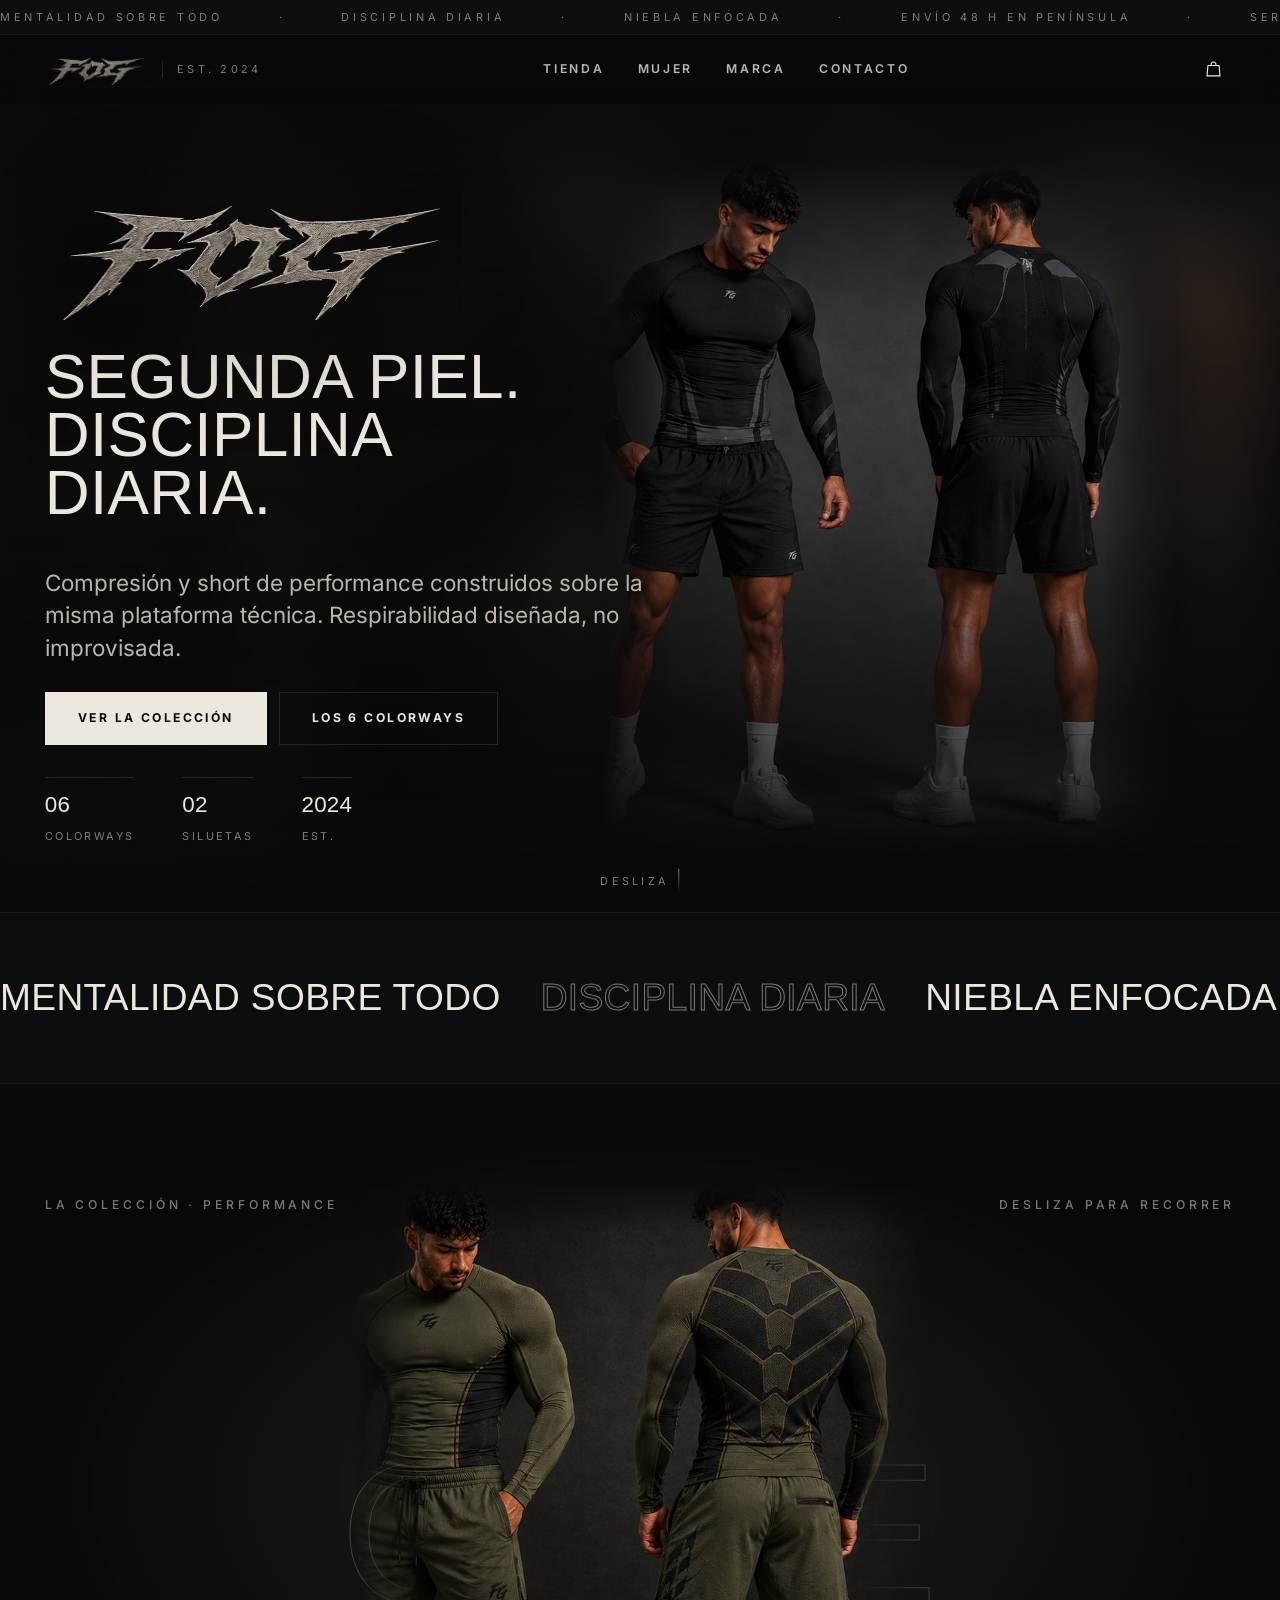
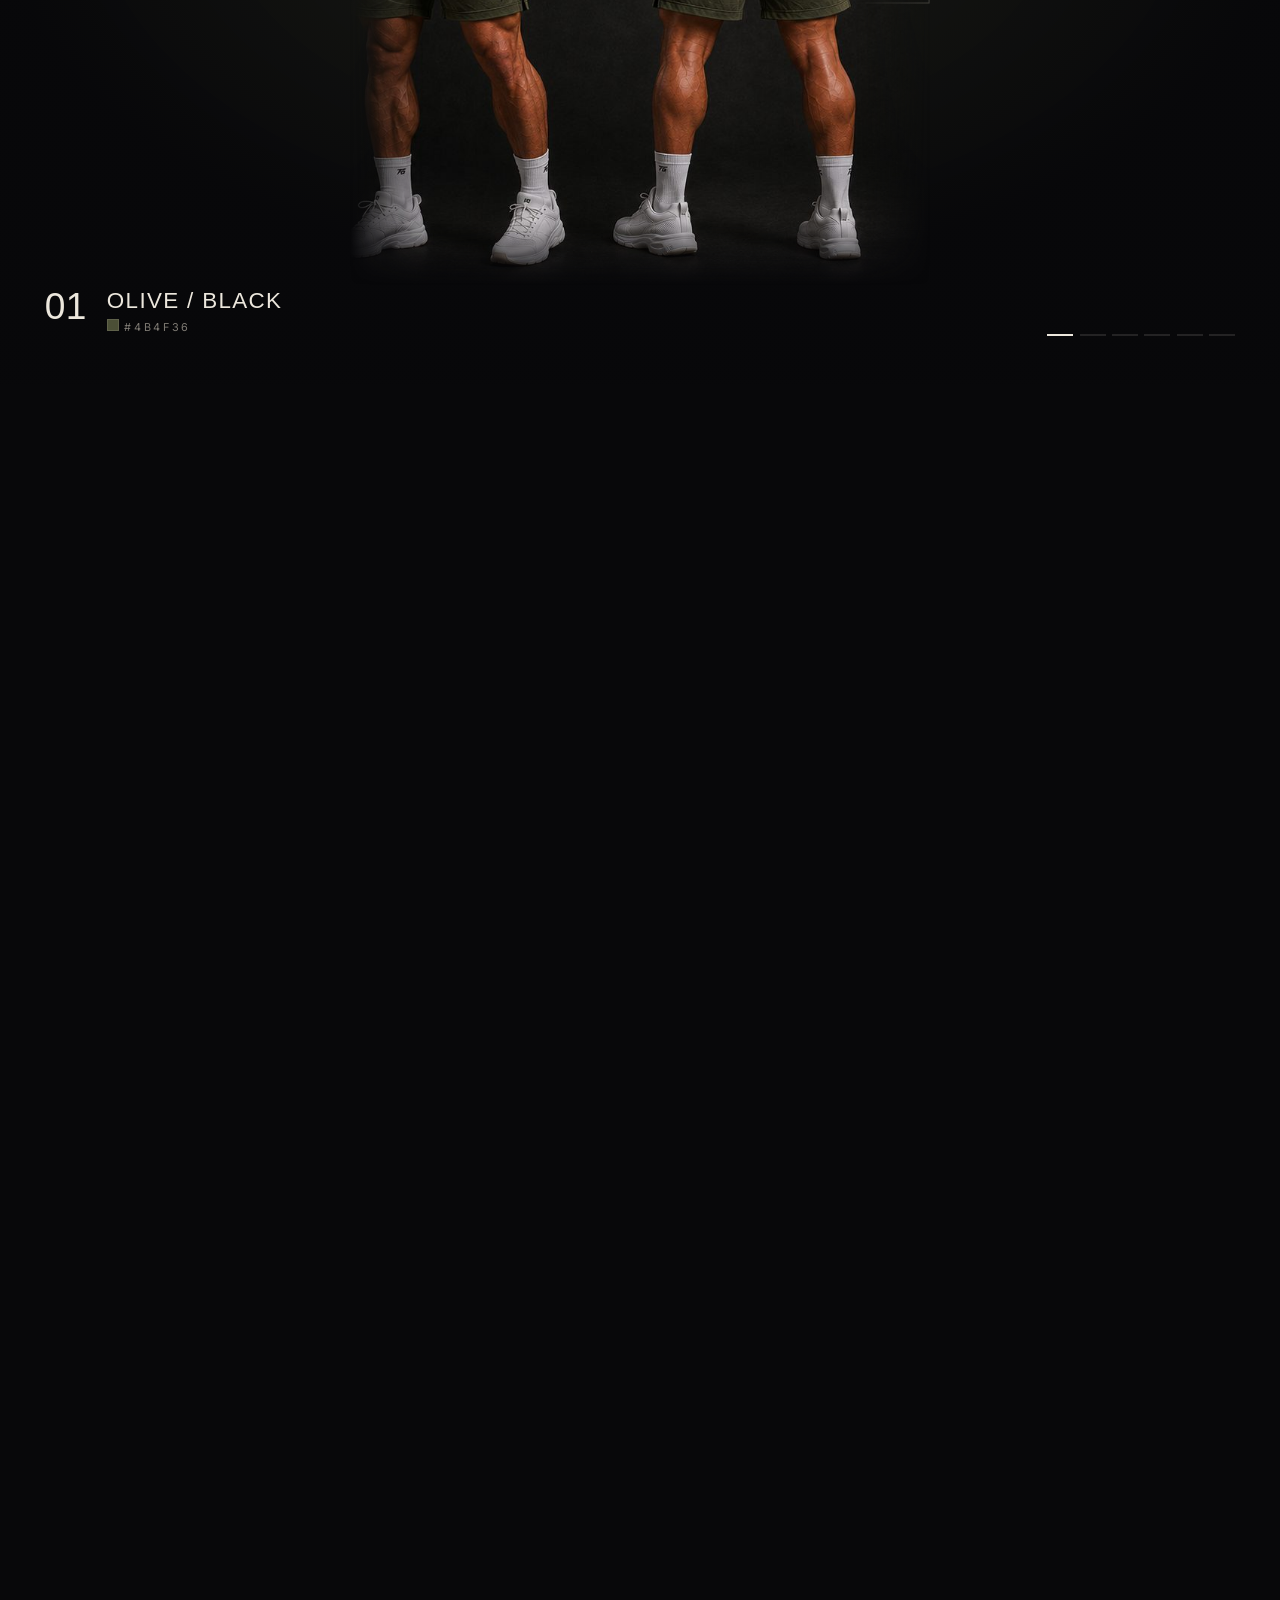
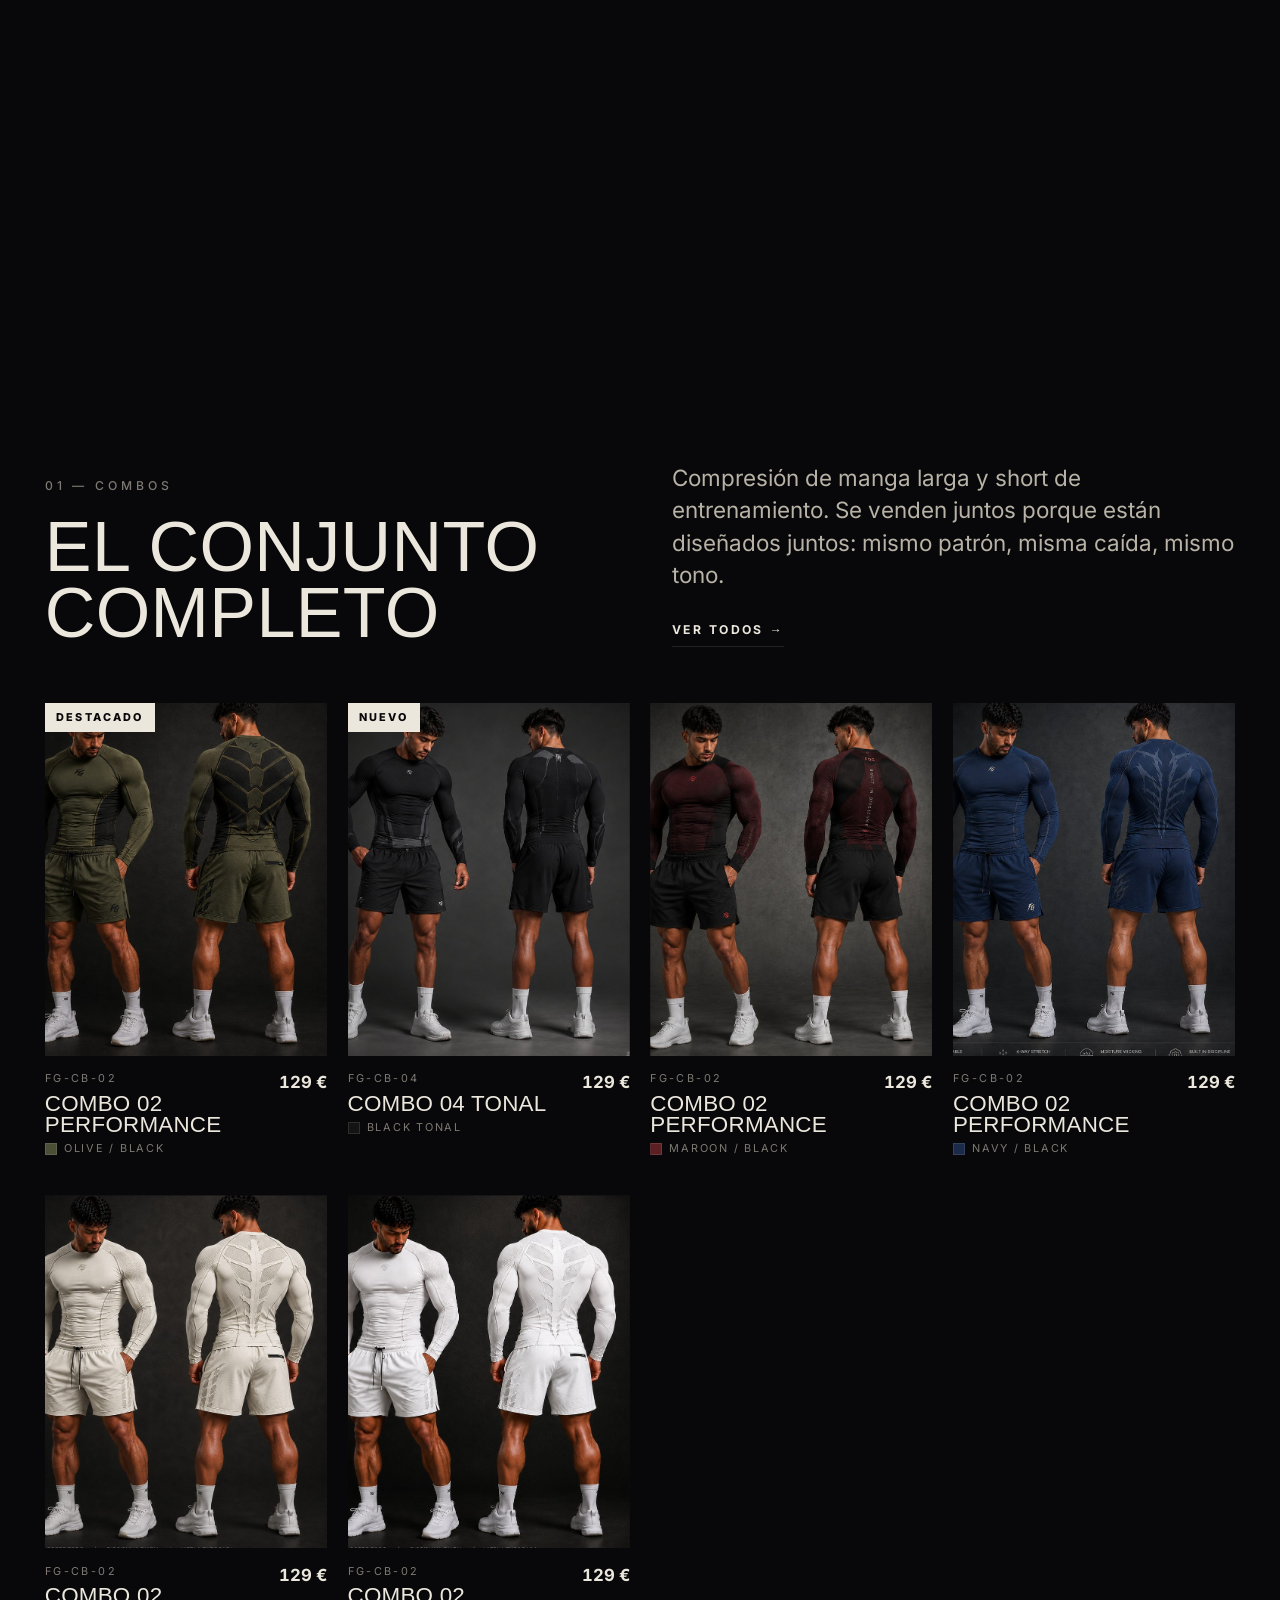
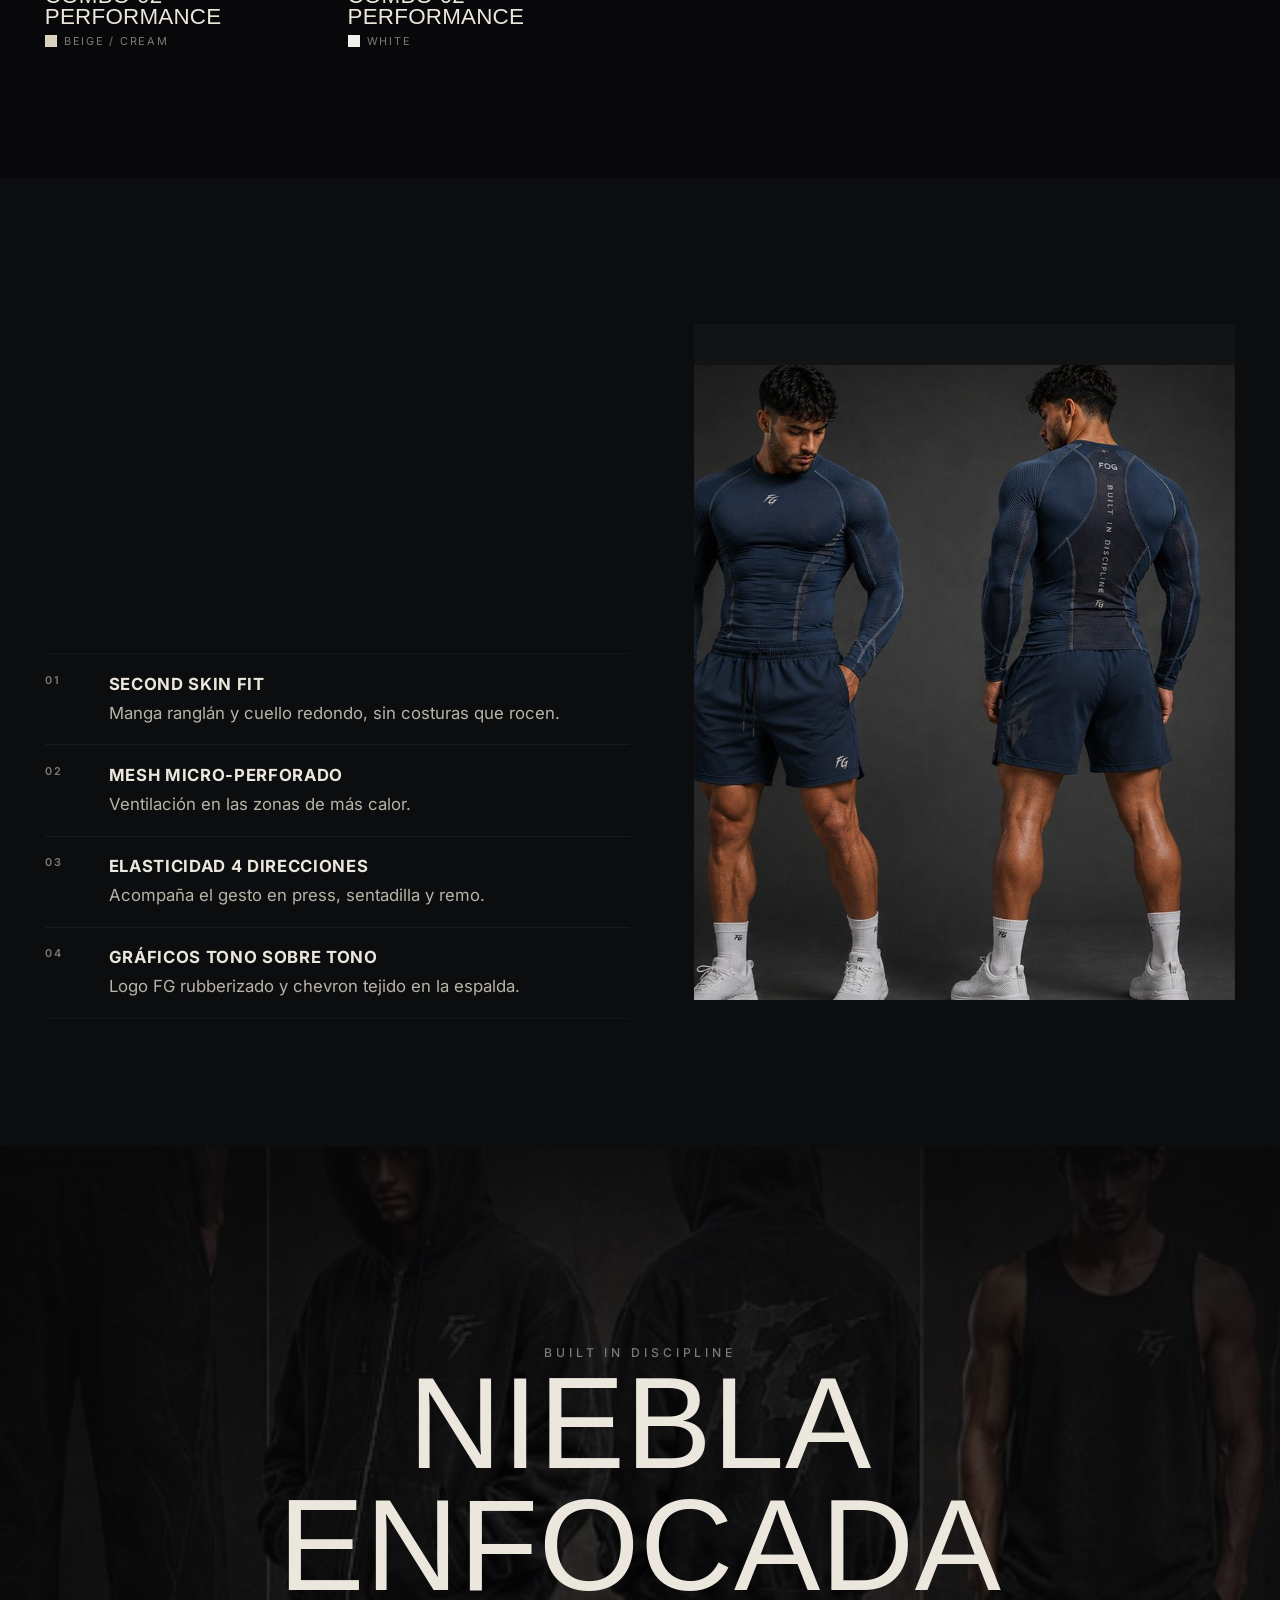
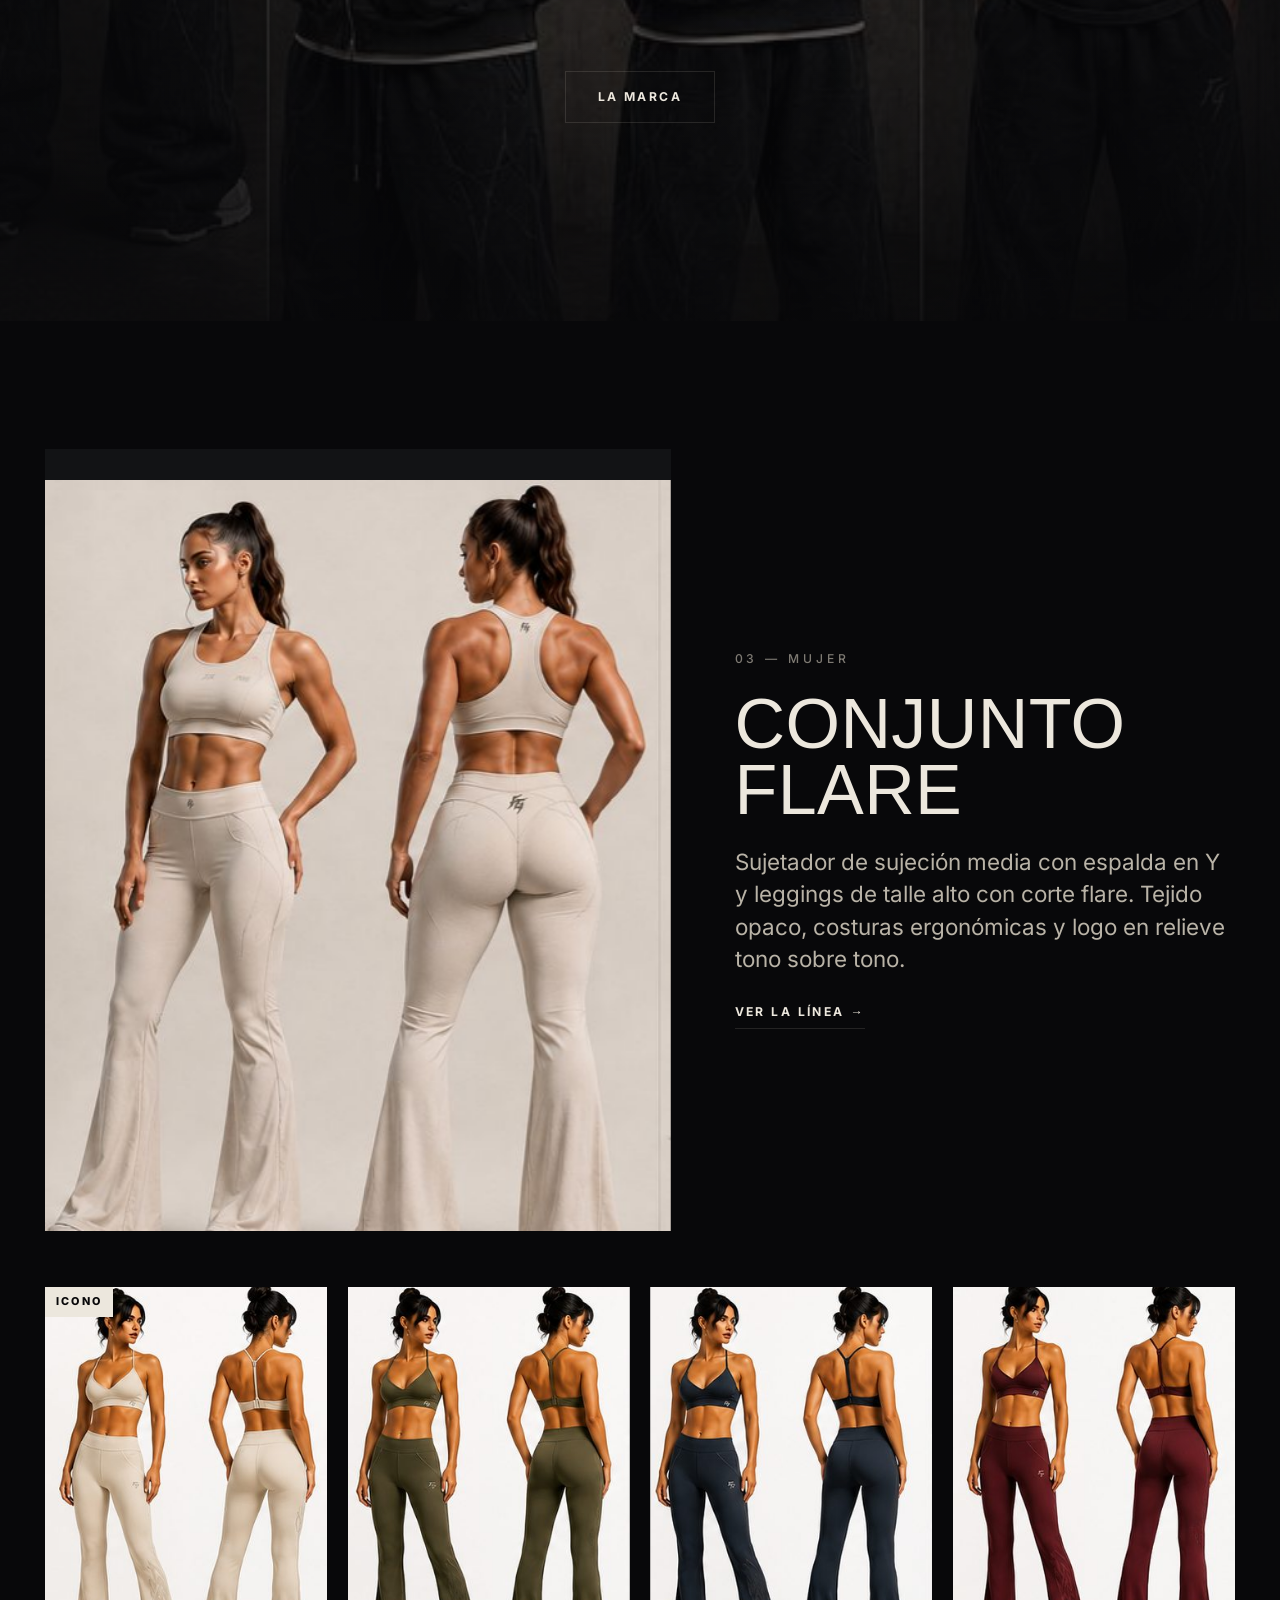
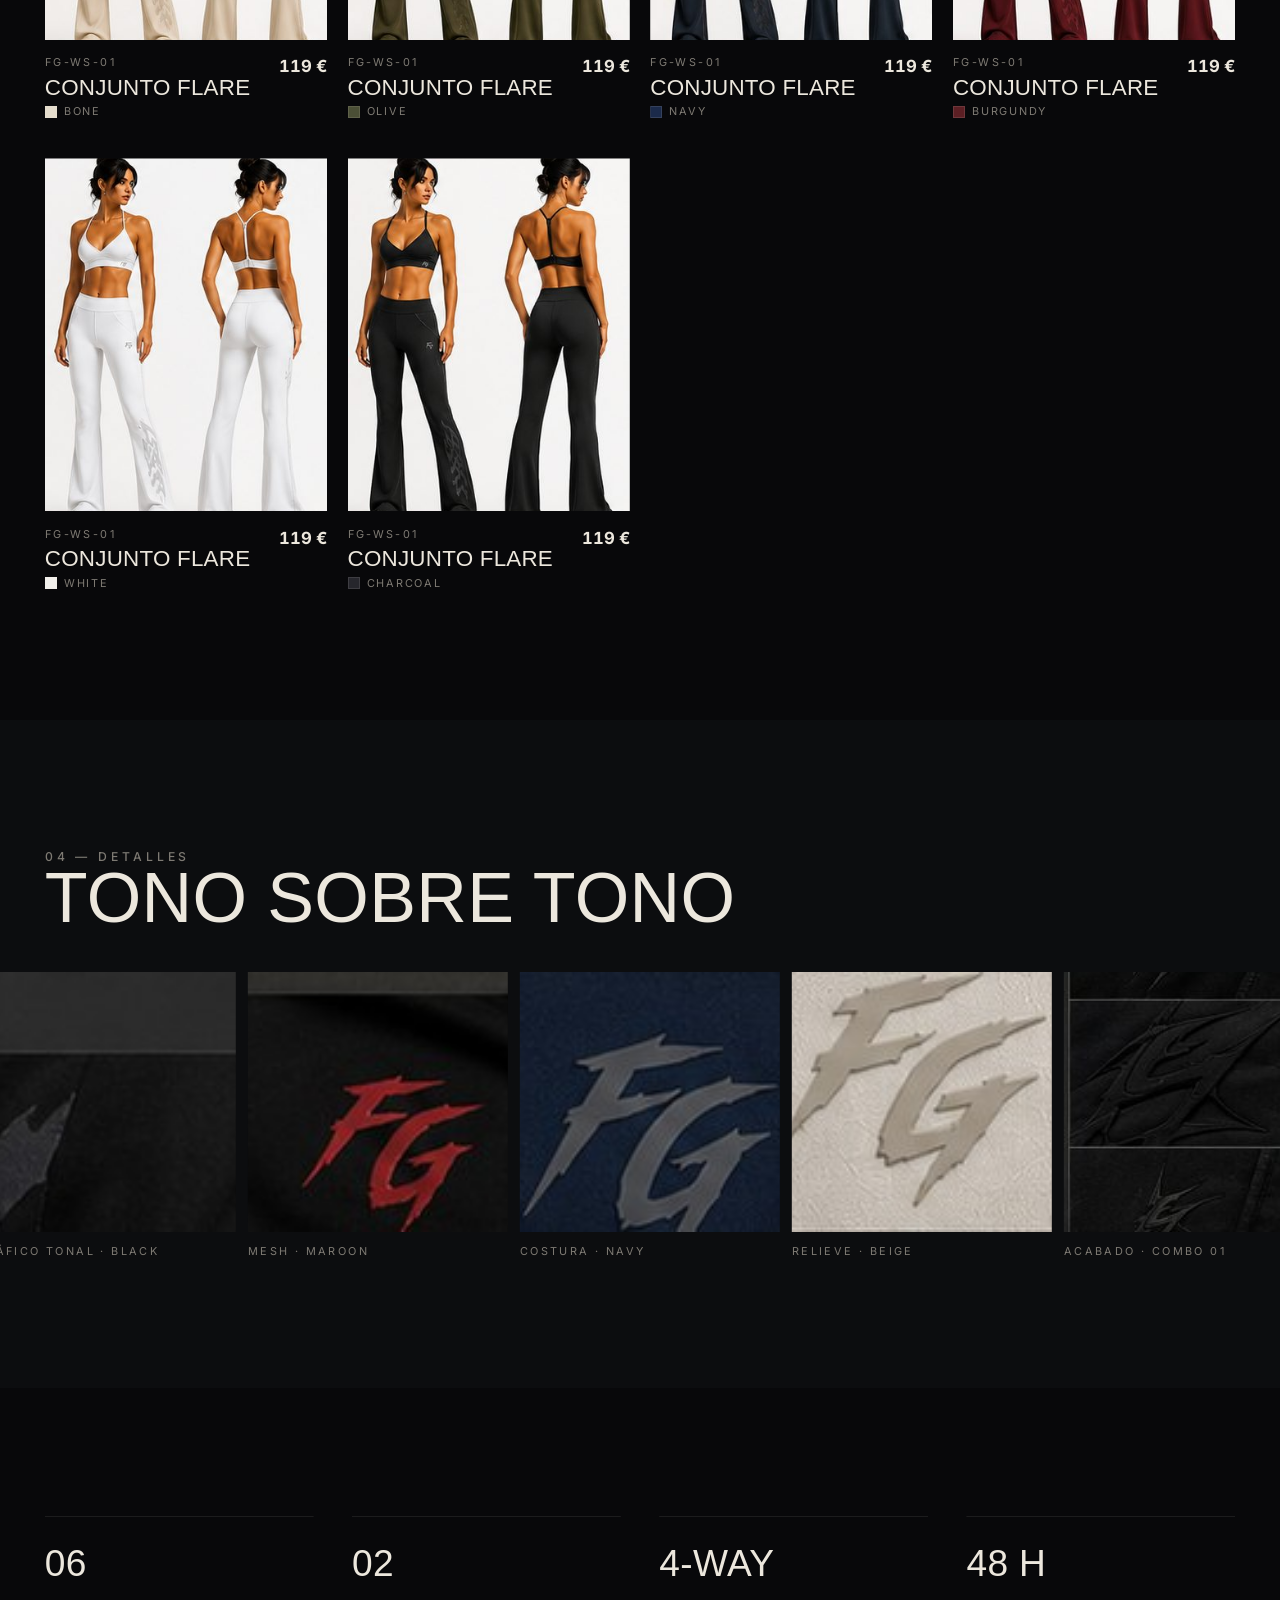
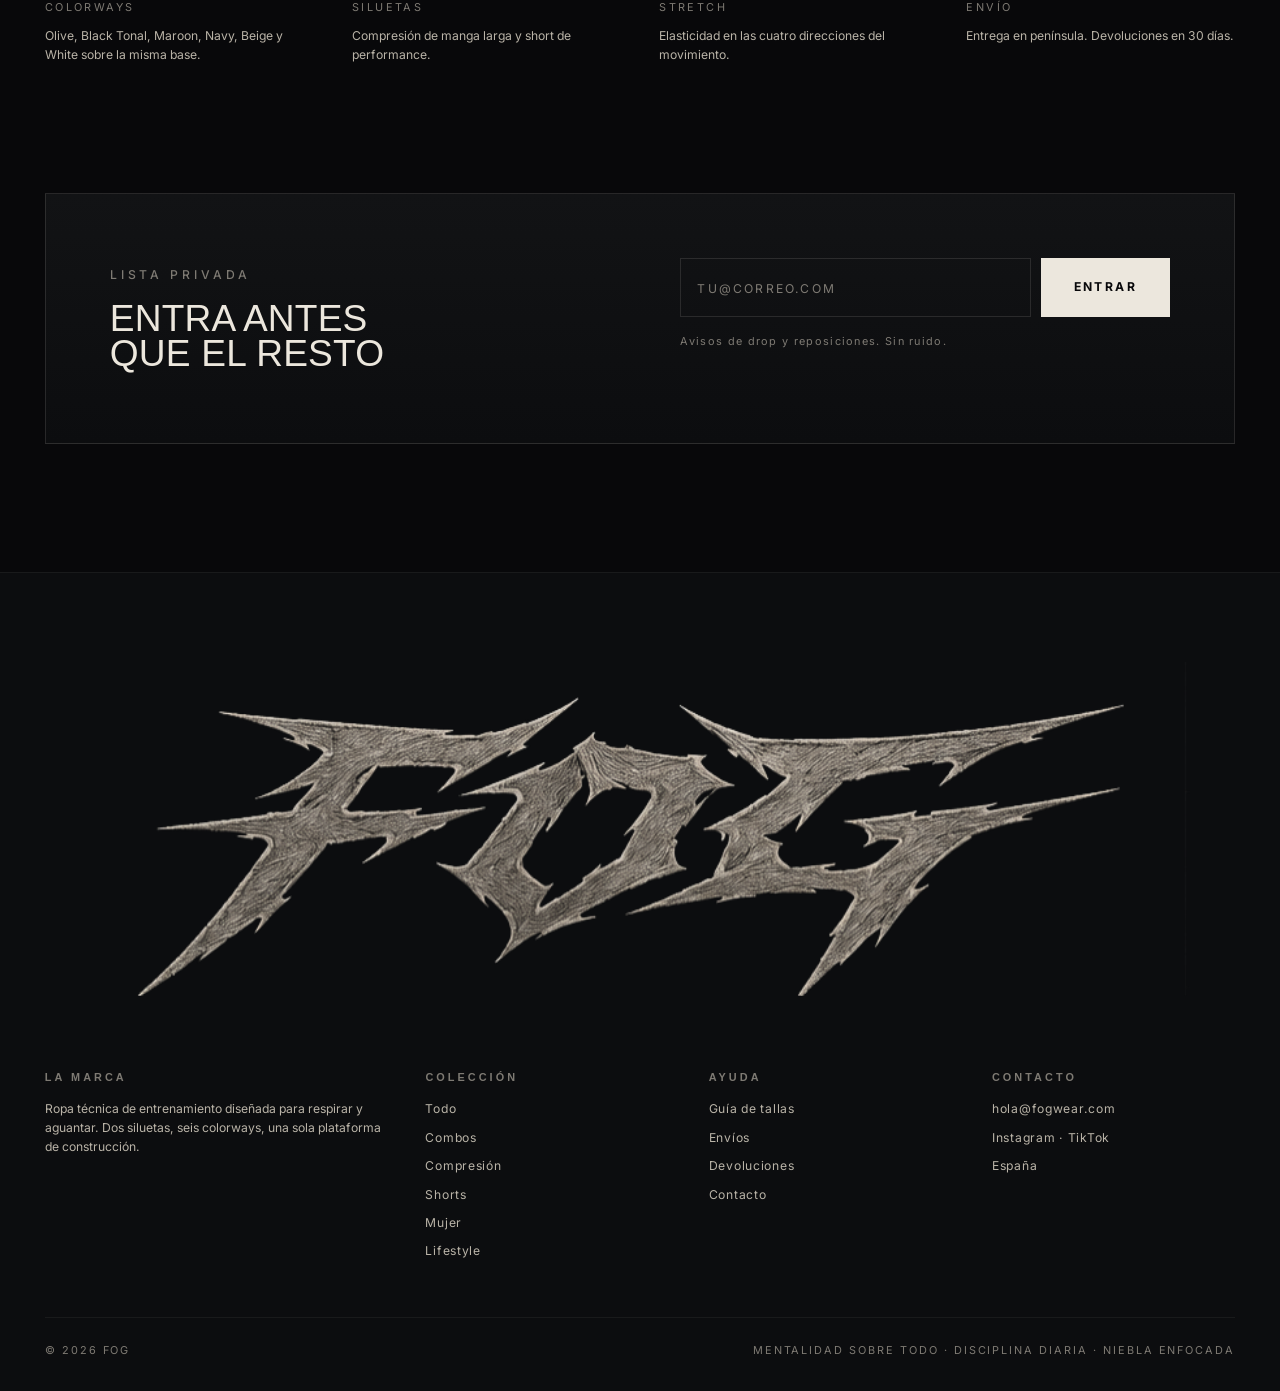
==== commit 9b377bc3: "Marca solo FOG y tipografía nueva - Elimina "Society Wear" de todos los textos, títulos, alt, pie y " ====
--- a/index.html
+++ b/index.html
@@ -3,16 +3,18 @@
   <head>
     <meta charset="utf-8" />
     <meta name="viewport" content="width=device-width, initial-scale=1" />
-    <title>FOG Society Wear — Ropa técnica de entrenamiento</title>
-    <meta name="description" content="FOG Society Wear: compresión second skin, shorts de performance y conjuntos de mujer en seis colorways. Mentalidad sobre todo." />
+    <title>FOG — Ropa técnica de entrenamiento</title>
+    <meta name="description" content="FOG: compresión second skin, shorts de performance y conjuntos de mujer en seis colorways. Mentalidad sobre todo." />
     <meta name="theme-color" content="#08080a" />
     <meta name="color-scheme" content="dark" />
     <meta property="og:type" content="website" />
-    <meta property="og:title" content="FOG Society Wear — Ropa técnica de entrenamiento" />
-    <meta property="og:description" content="FOG Society Wear: compresión second skin, shorts de performance y conjuntos de mujer en seis colorways. Mentalidad sobre todo." />
+    <meta property="og:title" content="FOG — Ropa técnica de entrenamiento" />
+    <meta property="og:description" content="FOG: compresión second skin, shorts de performance y conjuntos de mujer en seis colorways. Mentalidad sobre todo." />
     <meta property="og:image" content="assets/img/men-black.jpg" />
     <link rel="icon" href="data:image/svg+xml,%3Csvg xmlns='http://www.w3.org/2000/svg' viewBox='0 0 32 32'%3E%3Crect width='32' height='32' fill='%2308080a'/%3E%3Ctext x='16' y='23' font-family='Helvetica,Arial' font-size='16' font-weight='700' fill='%23c9bda8' text-anchor='middle'%3EFG%3C/text%3E%3C/svg%3E" />
-    <link rel="preload" as="image" href="assets/img/logo-lockup.png" />
+    <link rel="preload" as="font" type="font/woff2" href="assets/fonts/anton-latin.woff2" crossorigin />
+    <link rel="preload" as="font" type="font/woff2" href="assets/fonts/inter-latin.woff2" crossorigin />
+    <link rel="preload" as="image" href="assets/img/logo-wordmark.png" />
     <link rel="stylesheet" href="assets/css/styles.css" />
   </head>
   <body data-page="home">
@@ -32,8 +34,8 @@
 
     <header class="site-header" data-header>
       <div class="wrap header-inner">
-        <a class="brand" href="index.html" aria-label="FOG Society Wear, inicio">
-          <img src="assets/img/logo-horizontal.png" alt="FOG Society Wear" width="402" height="134" />
+        <a class="brand" href="index.html" aria-label="FOG, inicio">
+          <img src="assets/img/logo-wordmark.png" alt="FOG" width="845" height="256" />
           <span class="brand__sub">Est. 2024</span>
         </a>
 
@@ -63,7 +65,7 @@
 
     <div class="mobile-nav" data-mobile-nav aria-hidden="true">
       <div class="mobile-nav__top">
-        <img src="assets/img/logo-horizontal.png" alt="FOG Society Wear" style="height:24px;width:auto" />
+        <img src="assets/img/logo-wordmark.png" alt="FOG" style="width:96px" />
         <button class="icon-btn" type="button" data-nav-close aria-label="Cerrar el menú">
           <svg viewBox="0 0 24 24" aria-hidden="true"><path d="M6 6l12 12M18 6L6 18" /></svg>
         </button>
@@ -75,7 +77,7 @@
         <a href="contacto.html" style="--i:3"><em>04</em>Contacto</a>
       </nav>
       <div class="mobile-nav__foot">
-        <span>hola@fogsocietywear.com</span><span>Instagram</span><span>Est. 2024</span>
+        <span>hola@fogwear.com</span><span>Instagram</span><span>Est. 2024</span>
       </div>
     </div>
 
@@ -87,14 +89,14 @@
         </div>
         <div class="hero__figure" data-hero-media>
           <img class="img-fade" src="assets/img/men-black.jpg"
-               alt="Combo 04 Black Tonal de FOG Society Wear"
+               alt="Combo 04 Black Tonal de FOG"
                width="770" height="945" fetchpriority="high" />
         </div>
         <div class="hero__veil" aria-hidden="true"></div>
 
         <div class="wrap hero__inner" data-hero-inner>
-          <img class="hero__lockup" src="assets/img/logo-lockup.png"
-               alt="FOG Society Wear" width="825" height="370" />
+          <img class="hero__lockup" src="assets/img/logo-wordmark.png"
+               alt="FOG" width="845" height="256" />
           <h1 class="hero__title">
             <span><i style="--i:0">Segunda piel.</i></span>
             <span><i style="--i:1">Disciplina</i></span>
@@ -204,7 +206,7 @@
       <!-- ================= BANDA A PANTALLA COMPLETA ================= -->
       <section class="band">
         <div class="band__media" data-parallax="0.06">
-          <img src="assets/img/lineup.jpg" alt="Línea completa de FOG Society Wear"
+          <img src="assets/img/lineup.jpg" alt="Línea completa de FOG"
                width="1536" height="479" loading="lazy" />
         </div>
         <div class="band__inner">
@@ -221,7 +223,7 @@
       <section class="section wrap">
         <div class="split split--wide" style="margin-bottom:clamp(2rem,5vw,3.5rem)">
           <div class="split__media" data-reveal="clip" style="aspect-ratio:4/5">
-            <img src="assets/img/combo01-women.jpg" alt="Conjunto flare de FOG Society Wear"
+            <img src="assets/img/combo01-women.jpg" alt="Conjunto flare de FOG"
                  width="1000" height="1280" loading="lazy" data-parallax="0.05" />
           </div>
           <div class="split__body">
@@ -291,8 +293,8 @@
 
     <footer class="site-footer">
       <div class="wrap">
-        <img class="footer-mark" src="assets/img/logo-lockup.png" alt="FOG Society Wear"
-             width="825" height="370" loading="lazy" data-reveal="fade" />
+        <img class="footer-mark" src="assets/img/logo-wordmark.png" alt="FOG"
+             width="845" height="256" loading="lazy" data-reveal="fade" />
 
         <div class="footer-grid">
           <div class="footer-col">
@@ -325,7 +327,7 @@
           <div class="footer-col">
             <h4>Contacto</h4>
             <ul>
-              <li><a href="mailto:hola@fogsocietywear.com">hola@fogsocietywear.com</a></li>
+              <li><a href="mailto:hola@fogwear.com">hola@fogwear.com</a></li>
               <li>Instagram · TikTok</li>
               <li>España</li>
             </ul>
@@ -333,7 +335,7 @@
         </div>
 
         <div class="footer-bottom">
-          <p>© <span data-year>2026</span> FOG Society Wear</p>
+          <p>© <span data-year>2026</span> FOG</p>
           <p>Mentalidad sobre todo · Disciplina diaria · Niebla enfocada</p>
         </div>
       </div>
--- a/assets/css/styles.css
+++ b/assets/css/styles.css
@@ -1,7 +1,24 @@
 /* =========================================================
-   FOG SOCIETY WEAR
+   FOG
    Hoja de estilos principal — tema oscuro, escala editorial.
    ========================================================= */
+
+/* ---------- Tipografía (autoalojada, sin peticiones externas) ---------- */
+@font-face {
+  font-family: "Anton";
+  src: url("../fonts/anton-latin.woff2") format("woff2");
+  font-weight: 400;
+  font-style: normal;
+  font-display: swap;
+}
+
+@font-face {
+  font-family: "Inter";
+  src: url("../fonts/inter-latin.woff2") format("woff2");
+  font-weight: 100 900;
+  font-style: normal;
+  font-display: swap;
+}
 
 /* ---------- Tokens ---------- */
 :root {
@@ -23,16 +40,17 @@
   --cream: #d9d0bd;
   --charcoal: #26262c;
 
-  --font: "Helvetica Neue", Helvetica, "Arial Narrow", Arial, "Segoe UI",
-    Roboto, system-ui, sans-serif;
+  /* Titulares en condensada pesada; interfaz y texto en grotesca neutra. */
+  --font-display: "Anton", "Arial Narrow", Impact, "Helvetica Neue", sans-serif;
+  --font: "Inter", "Helvetica Neue", Helvetica, Arial, system-ui, sans-serif;
 
   --step--2: 0.68rem;
   --step--1: 0.76rem;
   --step-0: clamp(0.94rem, 0.9rem + 0.18vw, 1.05rem);
   --step-1: clamp(1.1rem, 1rem + 0.5vw, 1.4rem);
   --step-2: clamp(1.5rem, 1.2rem + 1.4vw, 2.6rem);
-  --step-3: clamp(2.1rem, 1.4rem + 3.2vw, 4.6rem);
-  --step-4: clamp(3rem, 1.2rem + 8vw, 9.5rem);
+  --step-3: clamp(2.3rem, 1.5rem + 3.6vw, 5.2rem);
+  --step-4: clamp(3.2rem, 1.2rem + 8.6vw, 10.5rem);
   --step-5: clamp(4rem, 0.5rem + 15vw, 17rem);
 
   --wrap: 1440px;
@@ -111,9 +129,10 @@
 h3,
 h4 {
   margin: 0;
-  font-weight: 800;
-  line-height: 0.92;
-  letter-spacing: -0.035em;
+  font-family: var(--font-display);
+  font-weight: 400;
+  line-height: 0.94;
+  letter-spacing: 0.005em;
   text-transform: uppercase;
 }
 
@@ -413,8 +432,7 @@
 }
 
 .brand img {
-  height: 26px;
-  width: auto;
+  width: 104px;
 }
 
 .brand__sub {
@@ -576,10 +594,11 @@
   display: flex;
   align-items: baseline;
   gap: 1rem;
+  font-family: var(--font-display);
   font-size: clamp(2rem, 11vw, 3.4rem);
-  font-weight: 800;
-  text-transform: uppercase;
-  letter-spacing: -0.03em;
+  font-weight: 400;
+  text-transform: uppercase;
+  letter-spacing: 0.01em;
   padding-block: 0.5rem;
   border-bottom: 1px solid var(--line-soft);
   opacity: 0;
@@ -599,6 +618,7 @@
 }
 
 .mobile-nav__links em {
+  font-family: var(--font);
   font-size: var(--step--2);
   font-style: normal;
   letter-spacing: 0.24em;
@@ -737,13 +757,13 @@
 }
 
 .hero__lockup {
-  width: min(340px, 56vw);
+  width: min(420px, 62vw);
   margin-bottom: clamp(1rem, 2.5vw, 1.75rem);
   filter: drop-shadow(0 24px 60px rgba(0, 0, 0, 0.8));
 }
 
 .hero__title {
-  font-size: clamp(1.9rem, 1rem + 3.2vw, 3.8rem);
+  font-size: clamp(2.1rem, 1rem + 3.6vw, 4.4rem);
   max-width: 16ch;
 }
 
@@ -793,9 +813,10 @@
 
 .hero__stats strong {
   display: block;
+  font-family: var(--font-display);
   font-size: var(--step-1);
-  font-weight: 800;
-  letter-spacing: -0.02em;
+  font-weight: 400;
+  letter-spacing: 0.01em;
 }
 
 .hero__stats span {
@@ -863,10 +884,11 @@
 }
 
 .marquee__track span {
+  font-family: var(--font-display);
   font-size: var(--step-2);
-  font-weight: 800;
-  text-transform: uppercase;
-  letter-spacing: -0.02em;
+  font-weight: 400;
+  text-transform: uppercase;
+  letter-spacing: 0.01em;
   white-space: nowrap;
   color: var(--bone);
 }
@@ -929,14 +951,15 @@
 }
 
 .sequence__word {
+  font-family: var(--font-display);
   position: absolute;
   left: 50%;
   top: 50%;
   z-index: 1;
   transform: translate(-50%, -50%);
   font-size: var(--step-5);
-  font-weight: 800;
-  letter-spacing: -0.05em;
+  font-weight: 400;
+  letter-spacing: 0.01em;
   text-transform: uppercase;
   color: transparent;
   -webkit-text-stroke: 1px rgba(236, 231, 221, 0.22);
@@ -956,14 +979,16 @@
 }
 
 .sequence__index {
+  font-family: var(--font-display);
   font-size: var(--step-2);
-  font-weight: 800;
-  letter-spacing: -0.02em;
+  font-weight: 400;
+  letter-spacing: 0.01em;
 }
 
 .sequence__name {
+  font-family: var(--font-display);
   font-size: var(--step-1);
-  font-weight: 700;
+  font-weight: 400;
   text-transform: uppercase;
   letter-spacing: 0.06em;
 }
@@ -1113,11 +1138,9 @@
 }
 
 .card__name {
-  font-size: var(--step-0);
-  font-weight: 700;
-  text-transform: uppercase;
-  letter-spacing: -0.005em;
-  margin-top: 0.3rem;
+  font-size: var(--step-1);
+  letter-spacing: 0.01em;
+  margin-top: 0.35rem;
 }
 
 .card__color {
@@ -1371,9 +1394,11 @@
 
 .spec strong {
   display: block;
+  font-family: var(--font-display);
   font-size: var(--step-2);
-  font-weight: 800;
-  letter-spacing: -0.03em;
+  font-weight: 400;
+  letter-spacing: 0.01em;
+  text-transform: uppercase;
 }
 
 .spec span {
@@ -1523,10 +1548,11 @@
   cursor: pointer;
   position: relative;
   padding: 1.3rem 2.5rem 1.3rem 0;
+  font-family: var(--font-display);
   font-size: var(--step-1);
-  font-weight: 700;
-  text-transform: uppercase;
-  letter-spacing: -0.01em;
+  font-weight: 400;
+  text-transform: uppercase;
+  letter-spacing: 0.01em;
   transition: color 0.3s var(--ease);
 }
 
@@ -1734,9 +1760,11 @@
   display: flex;
   justify-content: space-between;
   align-items: baseline;
+  font-family: var(--font-display);
   font-size: var(--step-1);
-  font-weight: 700;
-  text-transform: uppercase;
+  font-weight: 400;
+  text-transform: uppercase;
+  letter-spacing: 0.02em;
 }
 
 /* ---------- Ficha rápida ---------- */
@@ -1809,6 +1837,17 @@
   gap: 1.1rem;
 }
 
+/* El botón de compra queda anclado al pie de la columna aunque la ficha
+   sea larga y haya que desplazarla. */
+.modal__body [data-modal-add] {
+  position: sticky;
+  bottom: 0;
+  margin-top: auto;
+  /* El halo tapa el texto que pasa por detrás al desplazar la ficha. */
+  box-shadow: 0 0 0 14px var(--ink), 0 28px 0 28px var(--ink),
+    0 -24px 20px -16px var(--ink);
+}
+
 .modal__close {
   position: absolute;
   top: 0;
@@ -1834,9 +1873,10 @@
 }
 
 .price-row strong {
+  font-family: var(--font-display);
   font-size: var(--step-2);
-  font-weight: 800;
-  letter-spacing: -0.03em;
+  font-weight: 400;
+  letter-spacing: 0.01em;
 }
 
 .size-list {
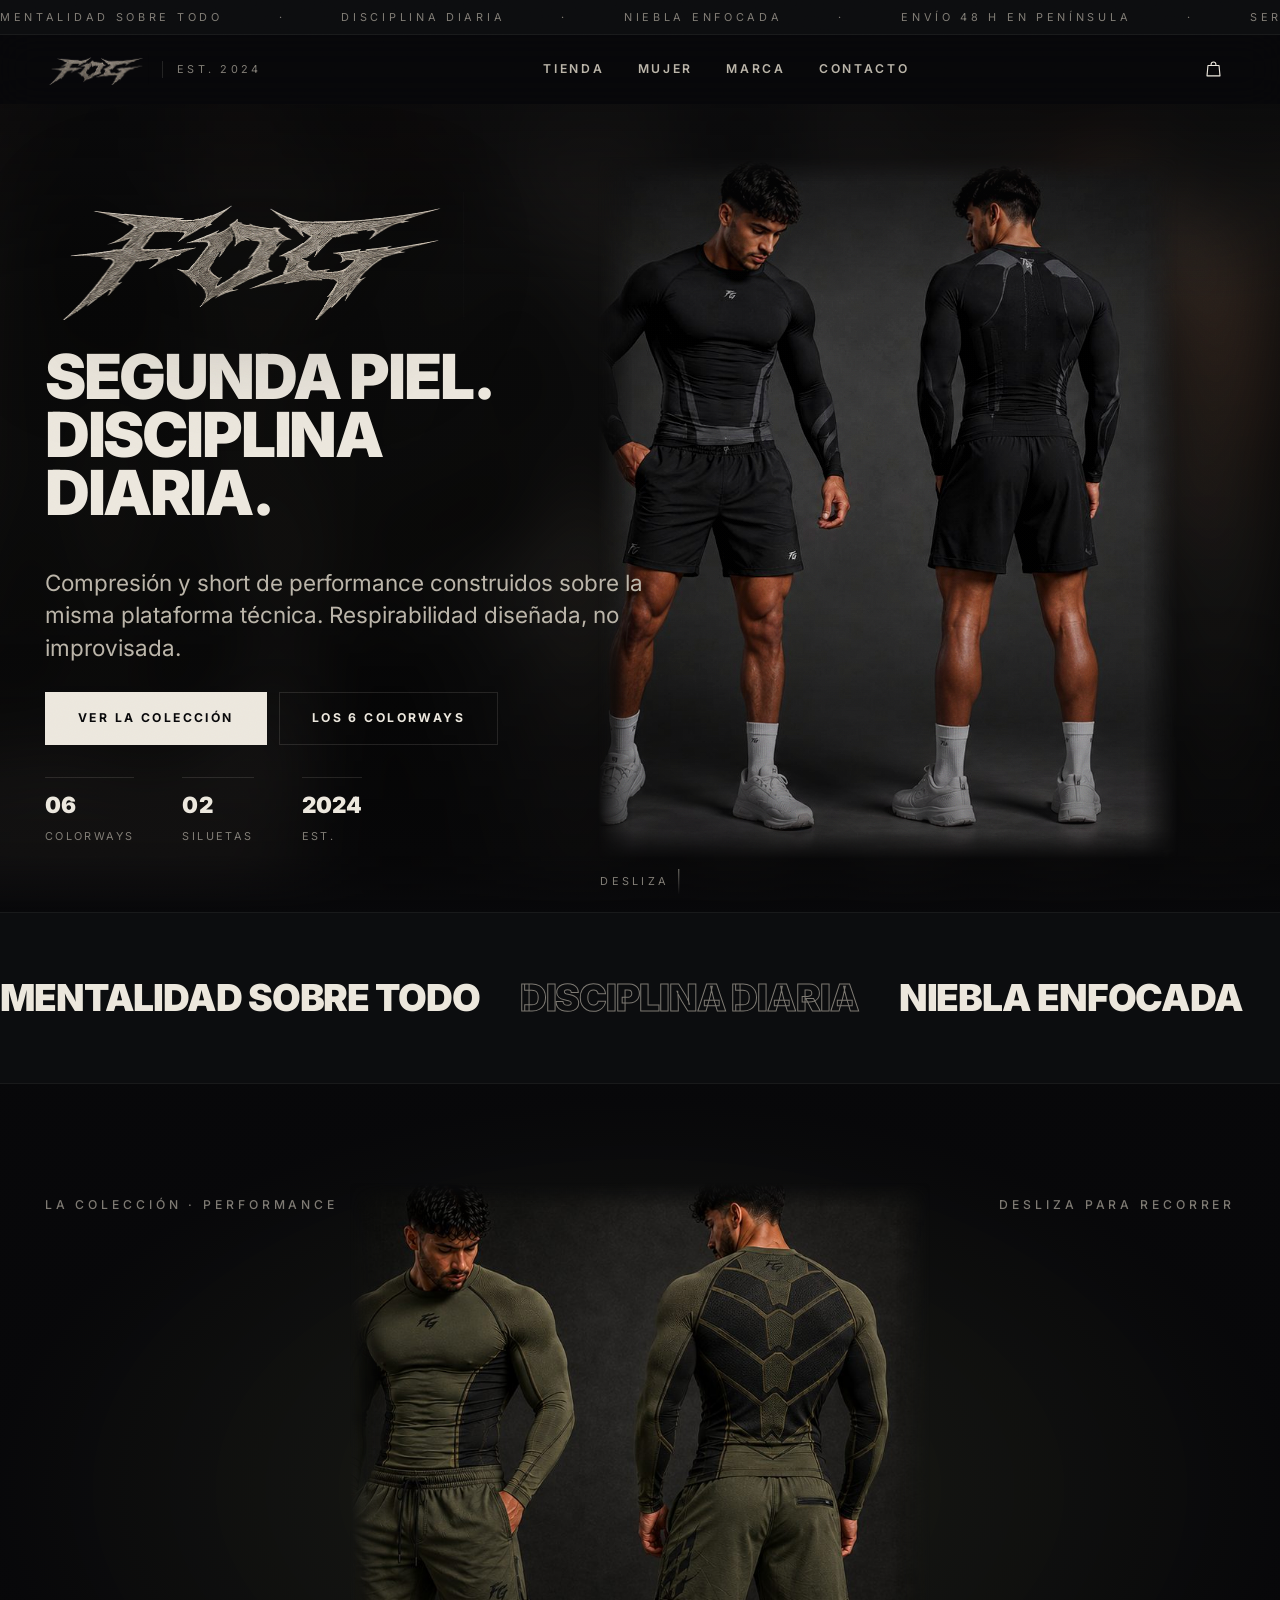
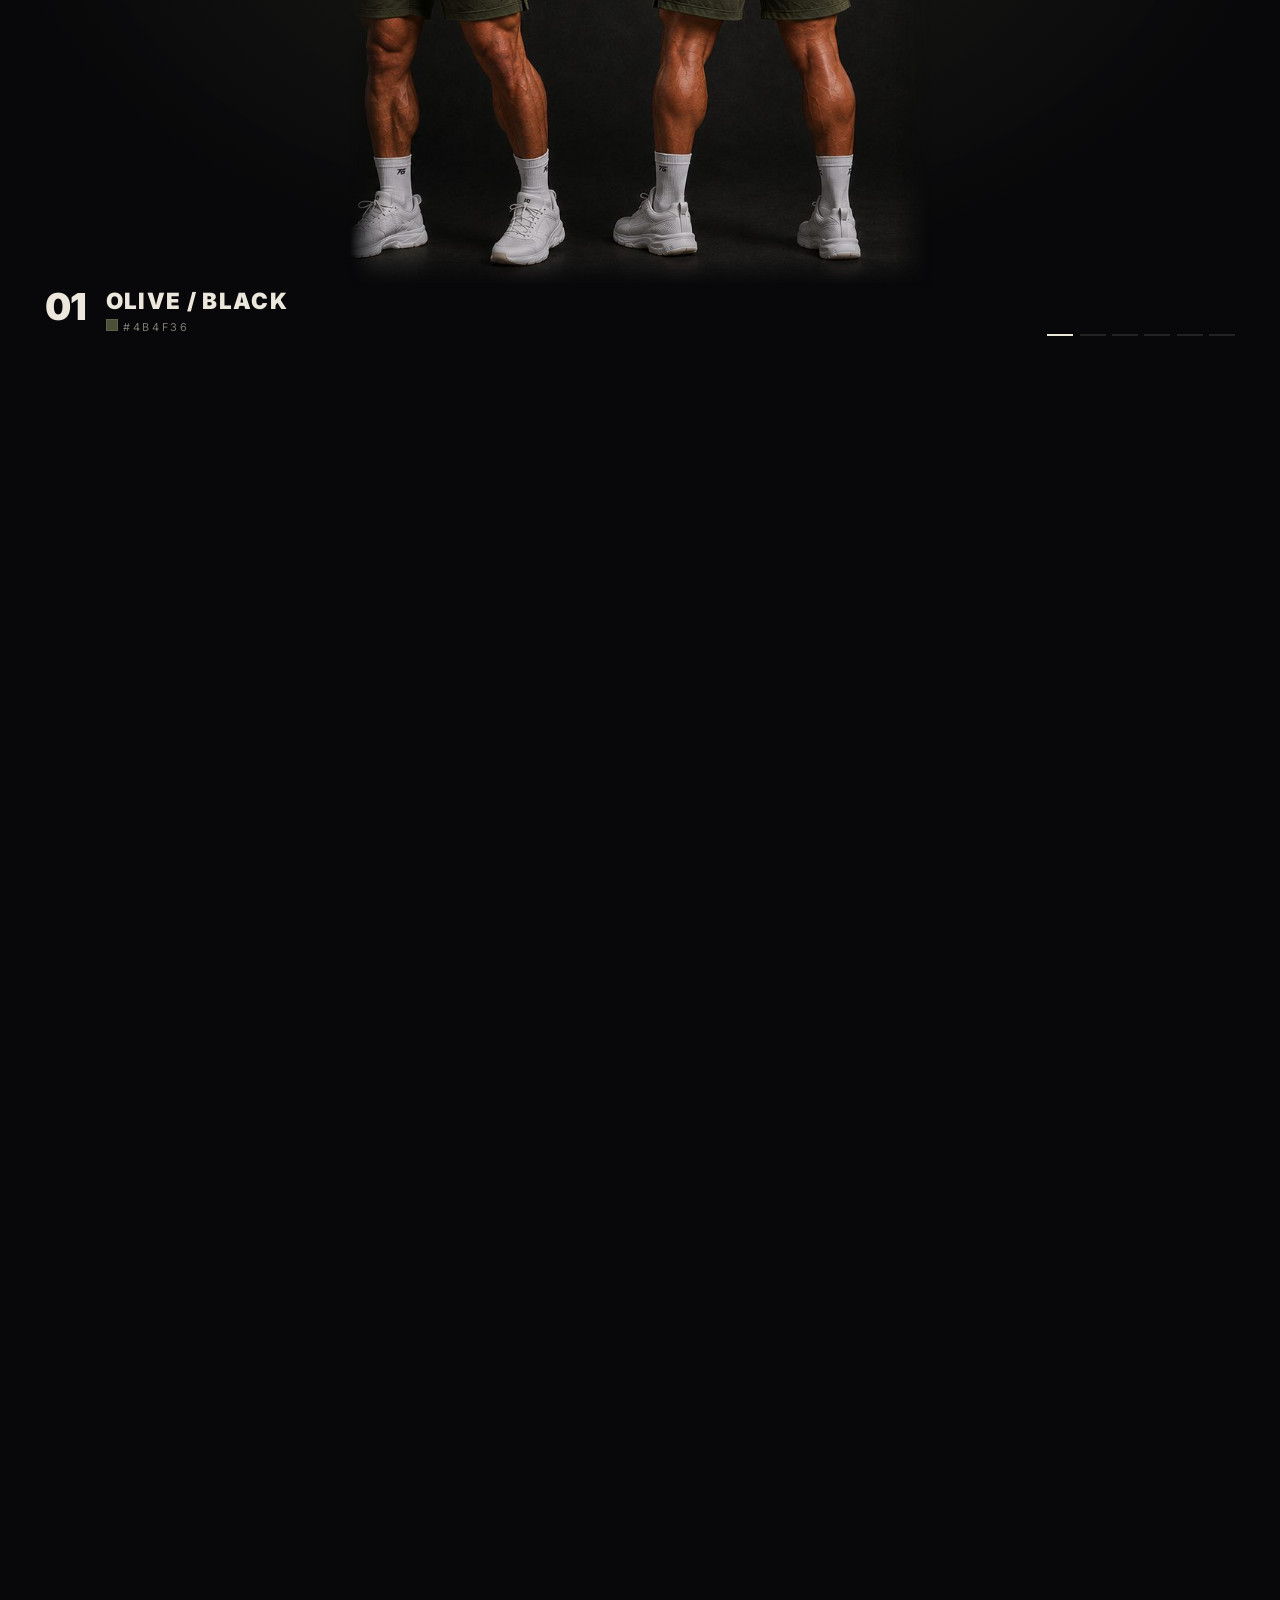
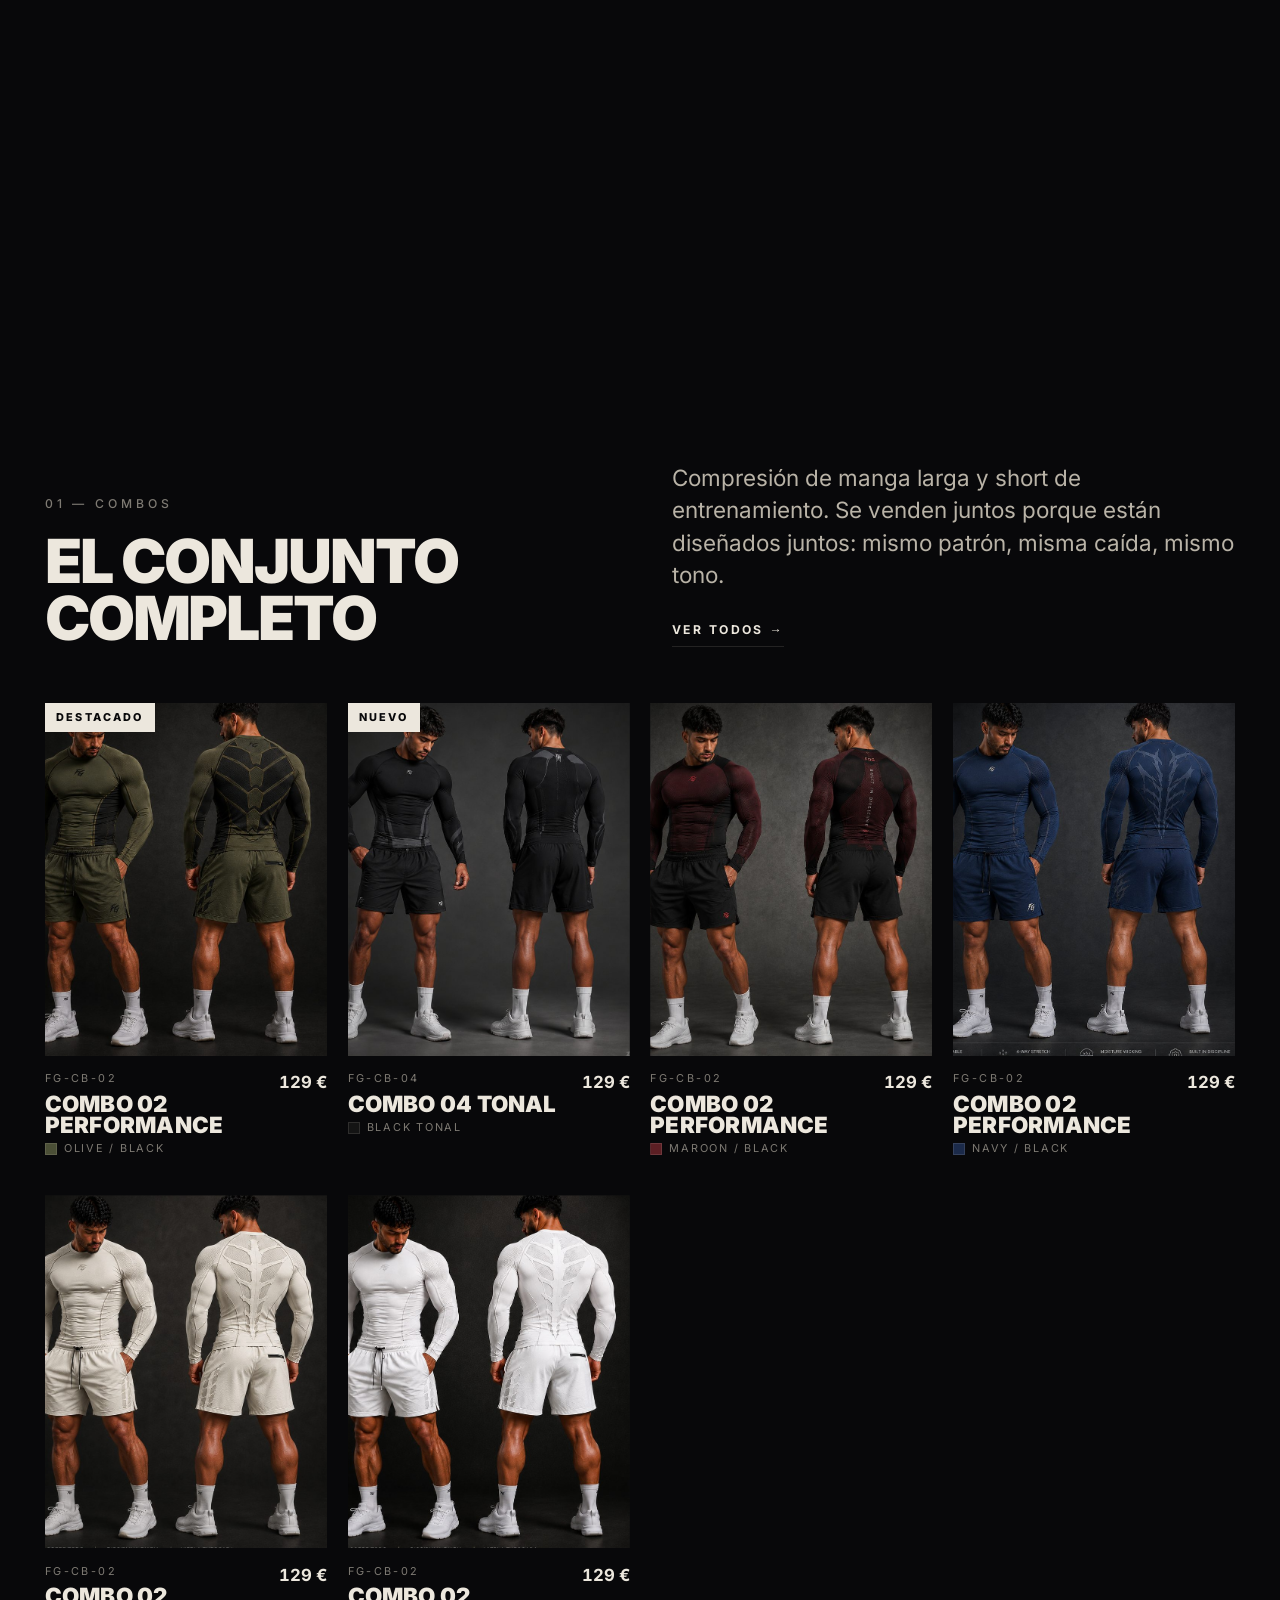
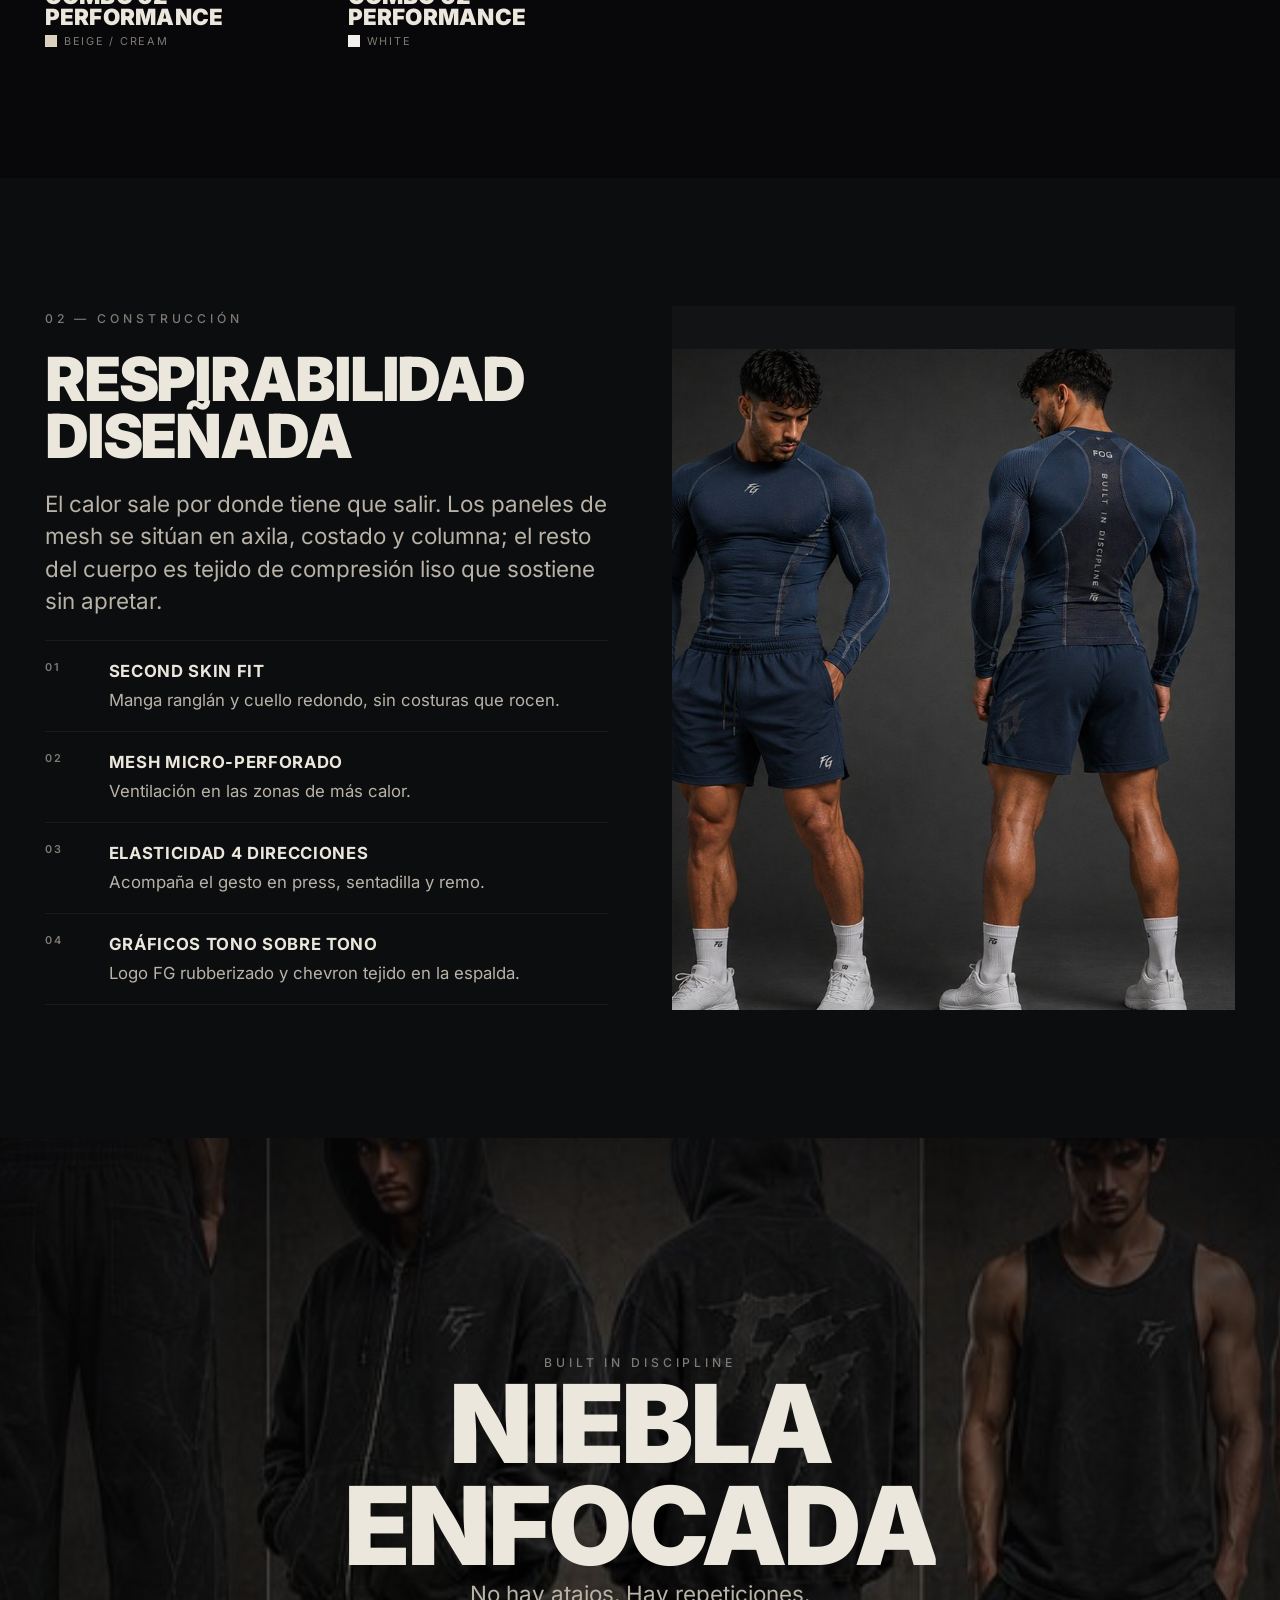
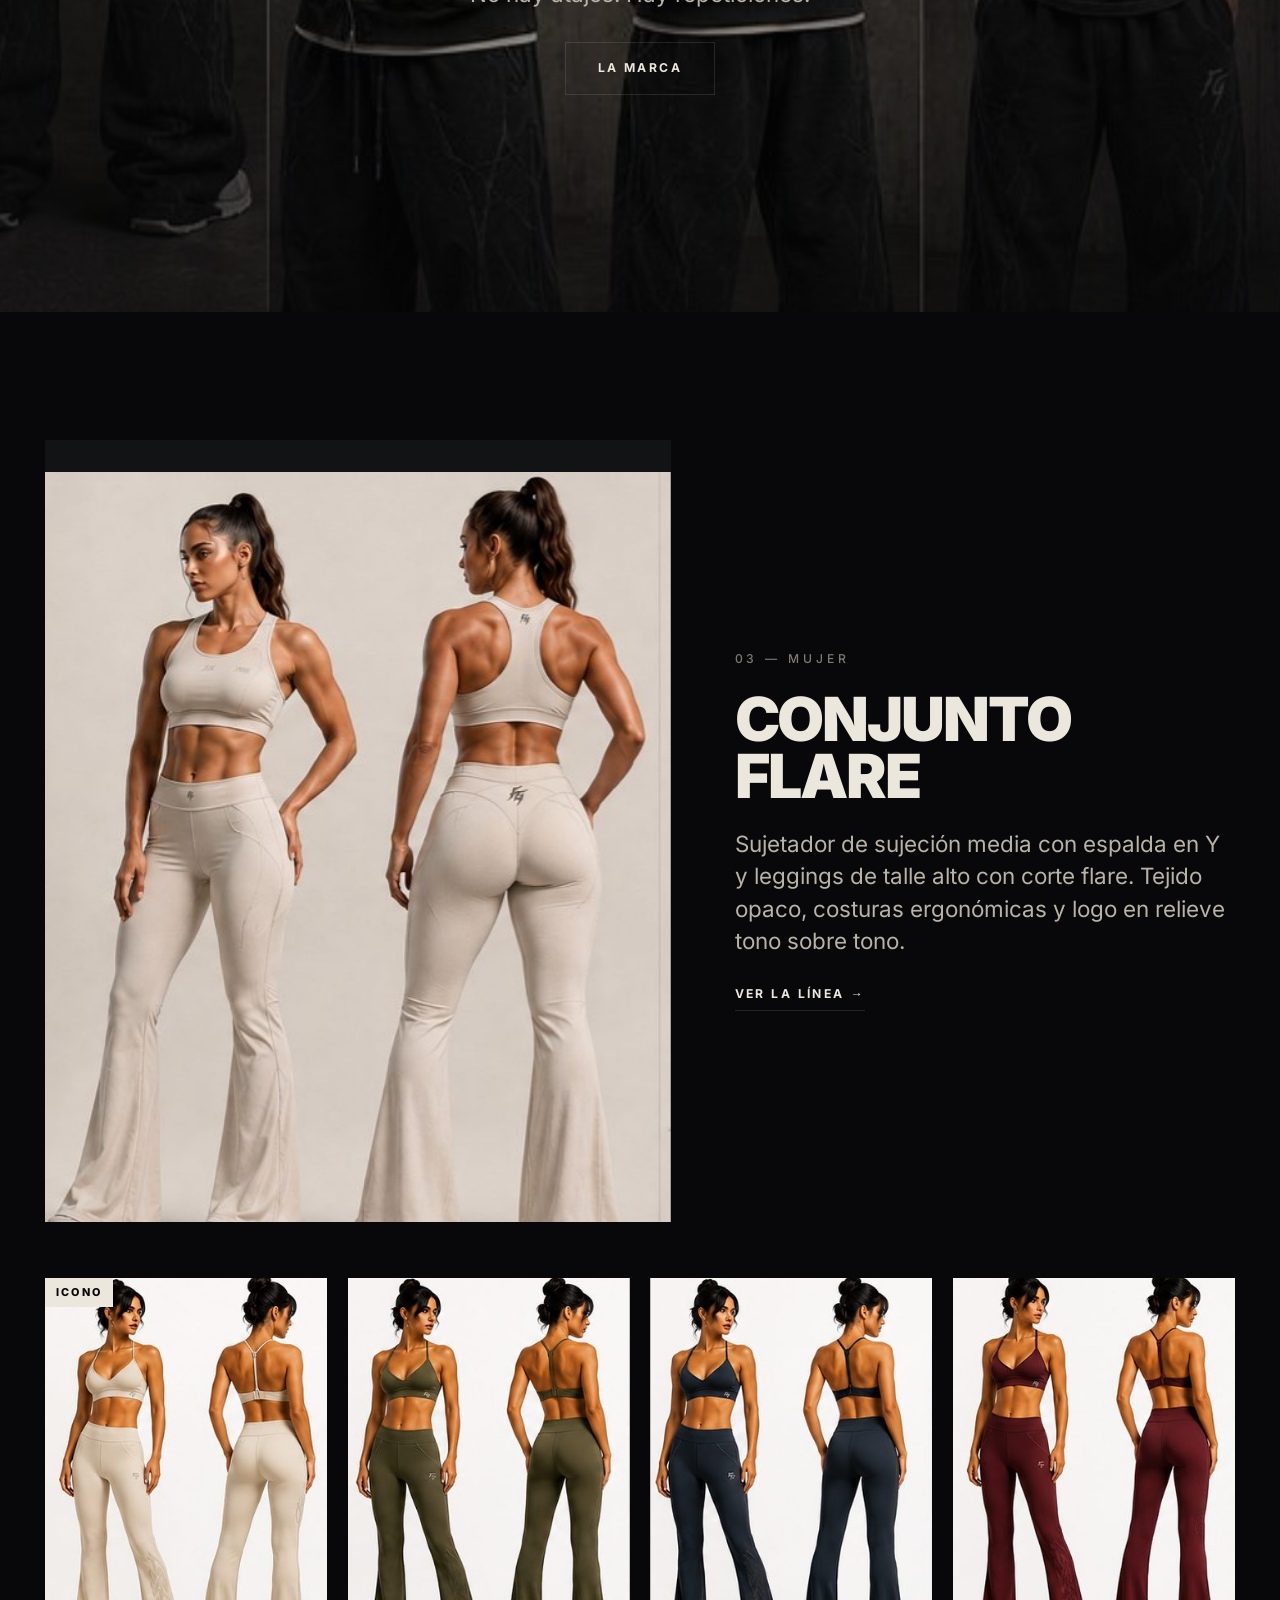
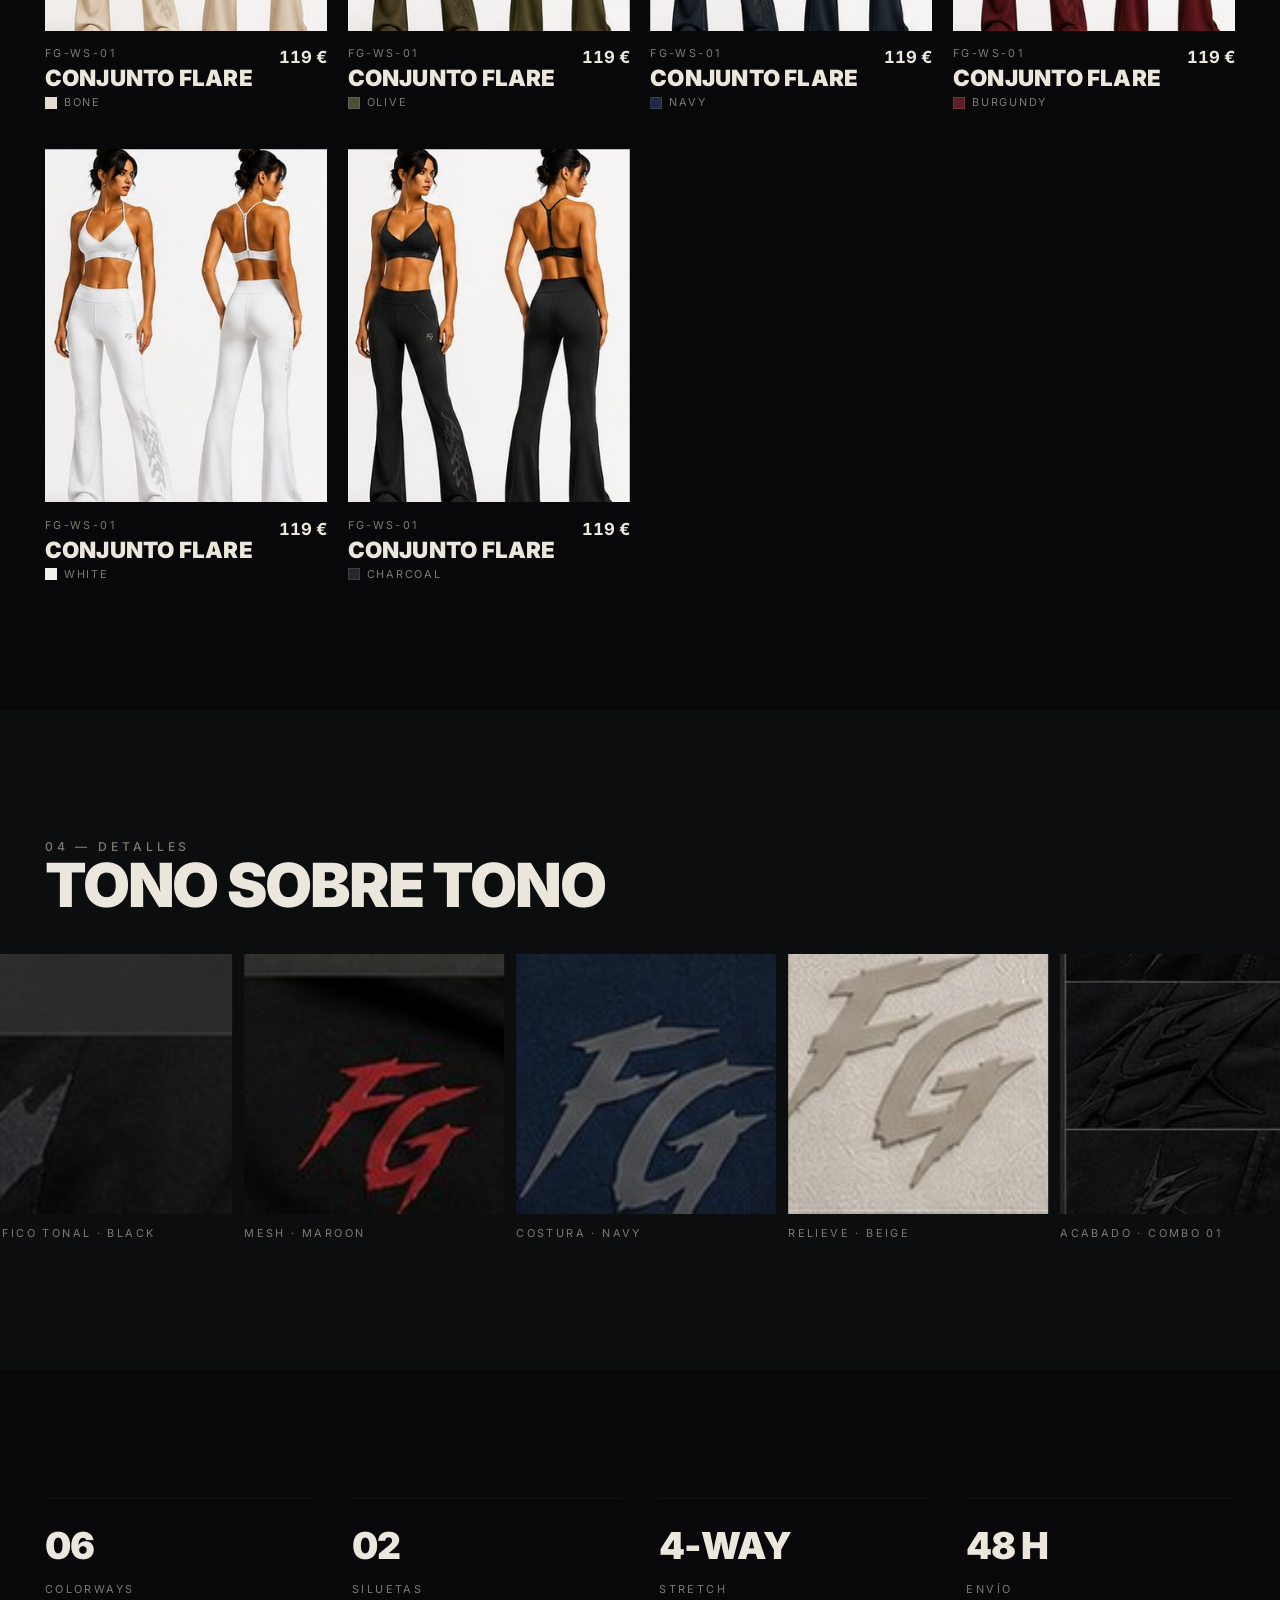
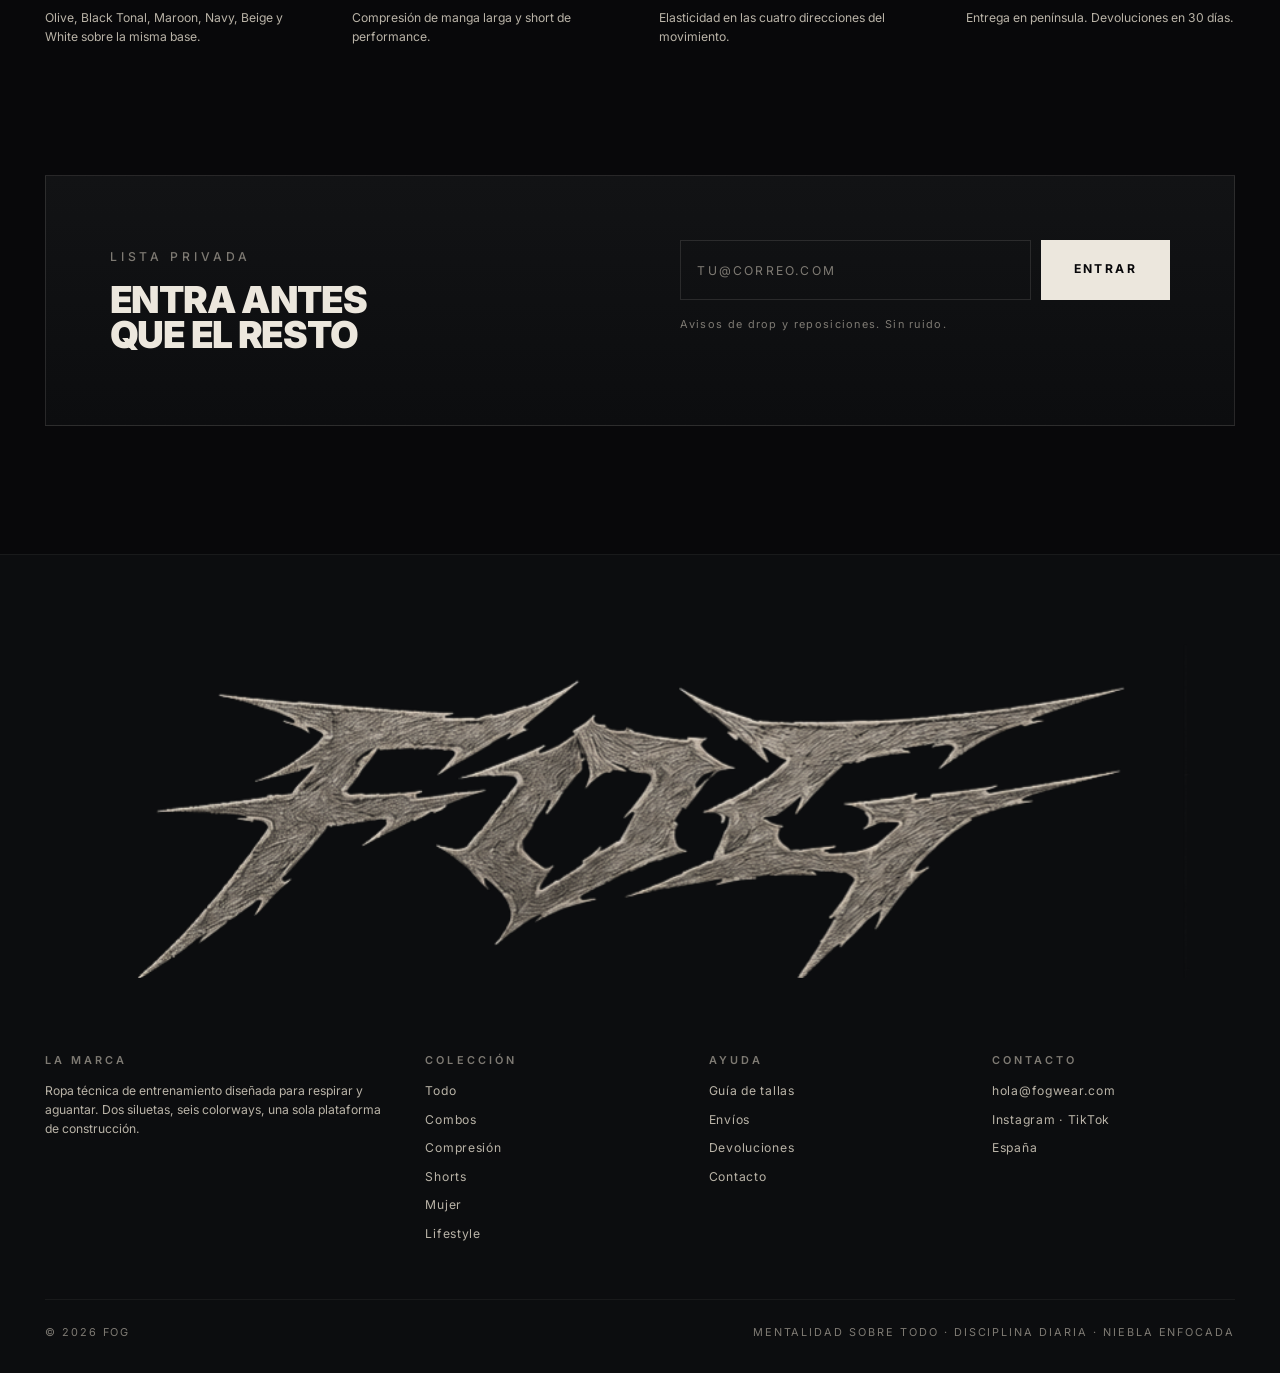
==== commit 43eee004: "Menos difuminado, menú más contenido y titulares en Inter Black - El fundido de los bordes de foto t" ====
--- a/index.html
+++ b/index.html
@@ -12,7 +12,6 @@
     <meta property="og:description" content="FOG: compresión second skin, shorts de performance y conjuntos de mujer en seis colorways. Mentalidad sobre todo." />
     <meta property="og:image" content="assets/img/men-black.jpg" />
     <link rel="icon" href="data:image/svg+xml,%3Csvg xmlns='http://www.w3.org/2000/svg' viewBox='0 0 32 32'%3E%3Crect width='32' height='32' fill='%2308080a'/%3E%3Ctext x='16' y='23' font-family='Helvetica,Arial' font-size='16' font-weight='700' fill='%23c9bda8' text-anchor='middle'%3EFG%3C/text%3E%3C/svg%3E" />
-    <link rel="preload" as="font" type="font/woff2" href="assets/fonts/anton-latin.woff2" crossorigin />
     <link rel="preload" as="font" type="font/woff2" href="assets/fonts/inter-latin.woff2" crossorigin />
     <link rel="preload" as="image" href="assets/img/logo-wordmark.png" />
     <link rel="stylesheet" href="assets/css/styles.css" />
--- a/assets/css/styles.css
+++ b/assets/css/styles.css
@@ -4,14 +4,6 @@
    ========================================================= */
 
 /* ---------- Tipografía (autoalojada, sin peticiones externas) ---------- */
-@font-face {
-  font-family: "Anton";
-  src: url("../fonts/anton-latin.woff2") format("woff2");
-  font-weight: 400;
-  font-style: normal;
-  font-display: swap;
-}
-
 @font-face {
   font-family: "Inter";
   src: url("../fonts/inter-latin.woff2") format("woff2");
@@ -40,18 +32,18 @@
   --cream: #d9d0bd;
   --charcoal: #26262c;
 
-  /* Titulares en condensada pesada; interfaz y texto en grotesca neutra. */
-  --font-display: "Anton", "Arial Narrow", Impact, "Helvetica Neue", sans-serif;
+  /* Una sola familia: los titulares usan el peso más grueso (900). */
   --font: "Inter", "Helvetica Neue", Helvetica, Arial, system-ui, sans-serif;
+  --font-display: var(--font);
 
   --step--2: 0.68rem;
   --step--1: 0.76rem;
   --step-0: clamp(0.94rem, 0.9rem + 0.18vw, 1.05rem);
   --step-1: clamp(1.1rem, 1rem + 0.5vw, 1.4rem);
   --step-2: clamp(1.5rem, 1.2rem + 1.4vw, 2.6rem);
-  --step-3: clamp(2.3rem, 1.5rem + 3.6vw, 5.2rem);
-  --step-4: clamp(3.2rem, 1.2rem + 8.6vw, 10.5rem);
-  --step-5: clamp(4rem, 0.5rem + 15vw, 17rem);
+  --step-3: clamp(2rem, 1.4rem + 3vw, 4.4rem);
+  --step-4: clamp(2.8rem, 1.2rem + 7vw, 8.4rem);
+  --step-5: clamp(3.5rem, 0.5rem + 12vw, 13rem);
 
   --wrap: 1440px;
   --gutter: clamp(1.1rem, 3.5vw, 4rem);
@@ -60,15 +52,15 @@
   --fade-x: linear-gradient(
     90deg,
     transparent 0,
-    #000 13%,
-    #000 87%,
+    #000 6%,
+    #000 94%,
     transparent 100%
   );
   --fade-y: linear-gradient(
     180deg,
     transparent 0,
-    #000 7%,
-    #000 91%,
+    #000 3.5%,
+    #000 96%,
     transparent 100%
   );
 
@@ -130,9 +122,9 @@
 h4 {
   margin: 0;
   font-family: var(--font-display);
-  font-weight: 400;
+  font-weight: 900;
   line-height: 0.94;
-  letter-spacing: 0.005em;
+  letter-spacing: -0.035em;
   text-transform: uppercase;
 }
 
@@ -595,11 +587,11 @@
   align-items: baseline;
   gap: 1rem;
   font-family: var(--font-display);
-  font-size: clamp(2rem, 11vw, 3.4rem);
-  font-weight: 400;
-  text-transform: uppercase;
-  letter-spacing: 0.01em;
-  padding-block: 0.5rem;
+  font-size: clamp(1.35rem, 5.5vw, 1.9rem);
+  font-weight: 900;
+  text-transform: uppercase;
+  letter-spacing: -0.02em;
+  padding-block: 0.85rem;
   border-bottom: 1px solid var(--line-soft);
   opacity: 0;
   transform: translateY(24px);
@@ -731,10 +723,10 @@
   z-index: 1;
   background: linear-gradient(
     180deg,
-    rgba(8, 8, 10, 0.7) 0%,
-    rgba(8, 8, 10, 0.04) 26%,
-    rgba(8, 8, 10, 0.18) 52%,
-    rgba(8, 8, 10, 0.82) 86%,
+    rgba(8, 8, 10, 0.55) 0%,
+    rgba(8, 8, 10, 0.02) 24%,
+    rgba(8, 8, 10, 0.06) 62%,
+    rgba(8, 8, 10, 0.5) 93%,
     var(--black) 100%
   );
 }
@@ -815,7 +807,7 @@
   display: block;
   font-family: var(--font-display);
   font-size: var(--step-1);
-  font-weight: 400;
+  font-weight: 900;
   letter-spacing: 0.01em;
 }
 
@@ -886,9 +878,9 @@
 .marquee__track span {
   font-family: var(--font-display);
   font-size: var(--step-2);
-  font-weight: 400;
-  text-transform: uppercase;
-  letter-spacing: 0.01em;
+  font-weight: 900;
+  text-transform: uppercase;
+  letter-spacing: -0.03em;
   white-space: nowrap;
   color: var(--bone);
 }
@@ -958,8 +950,8 @@
   z-index: 1;
   transform: translate(-50%, -50%);
   font-size: var(--step-5);
-  font-weight: 400;
-  letter-spacing: 0.01em;
+  font-weight: 900;
+  letter-spacing: -0.04em;
   text-transform: uppercase;
   color: transparent;
   -webkit-text-stroke: 1px rgba(236, 231, 221, 0.22);
@@ -981,14 +973,14 @@
 .sequence__index {
   font-family: var(--font-display);
   font-size: var(--step-2);
-  font-weight: 400;
-  letter-spacing: 0.01em;
+  font-weight: 900;
+  letter-spacing: -0.03em;
 }
 
 .sequence__name {
   font-family: var(--font-display);
   font-size: var(--step-1);
-  font-weight: 400;
+  font-weight: 900;
   text-transform: uppercase;
   letter-spacing: 0.06em;
 }
@@ -1326,7 +1318,7 @@
   height: 100%;
   object-fit: cover;
   object-position: 50% 22%;
-  opacity: 0.85;
+  opacity: 0.95;
 }
 
 .band__inner {
@@ -1341,9 +1333,9 @@
   inset: 0;
   z-index: 1;
   background: radial-gradient(
-      60% 60% at 50% 50%,
-      rgba(8, 8, 10, 0.3),
-      rgba(8, 8, 10, 0.9) 100%
+      65% 65% at 50% 50%,
+      rgba(8, 8, 10, 0.12),
+      rgba(8, 8, 10, 0.72) 100%
     );
 }
 
@@ -1396,8 +1388,8 @@
   display: block;
   font-family: var(--font-display);
   font-size: var(--step-2);
-  font-weight: 400;
-  letter-spacing: 0.01em;
+  font-weight: 900;
+  letter-spacing: -0.03em;
   text-transform: uppercase;
 }
 
@@ -1550,7 +1542,7 @@
   padding: 1.3rem 2.5rem 1.3rem 0;
   font-family: var(--font-display);
   font-size: var(--step-1);
-  font-weight: 400;
+  font-weight: 900;
   text-transform: uppercase;
   letter-spacing: 0.01em;
   transition: color 0.3s var(--ease);
@@ -1762,7 +1754,7 @@
   align-items: baseline;
   font-family: var(--font-display);
   font-size: var(--step-1);
-  font-weight: 400;
+  font-weight: 900;
   text-transform: uppercase;
   letter-spacing: 0.02em;
 }
@@ -1875,8 +1867,8 @@
 .price-row strong {
   font-family: var(--font-display);
   font-size: var(--step-2);
-  font-weight: 400;
-  letter-spacing: 0.01em;
+  font-weight: 900;
+  letter-spacing: -0.03em;
 }
 
 .size-list {
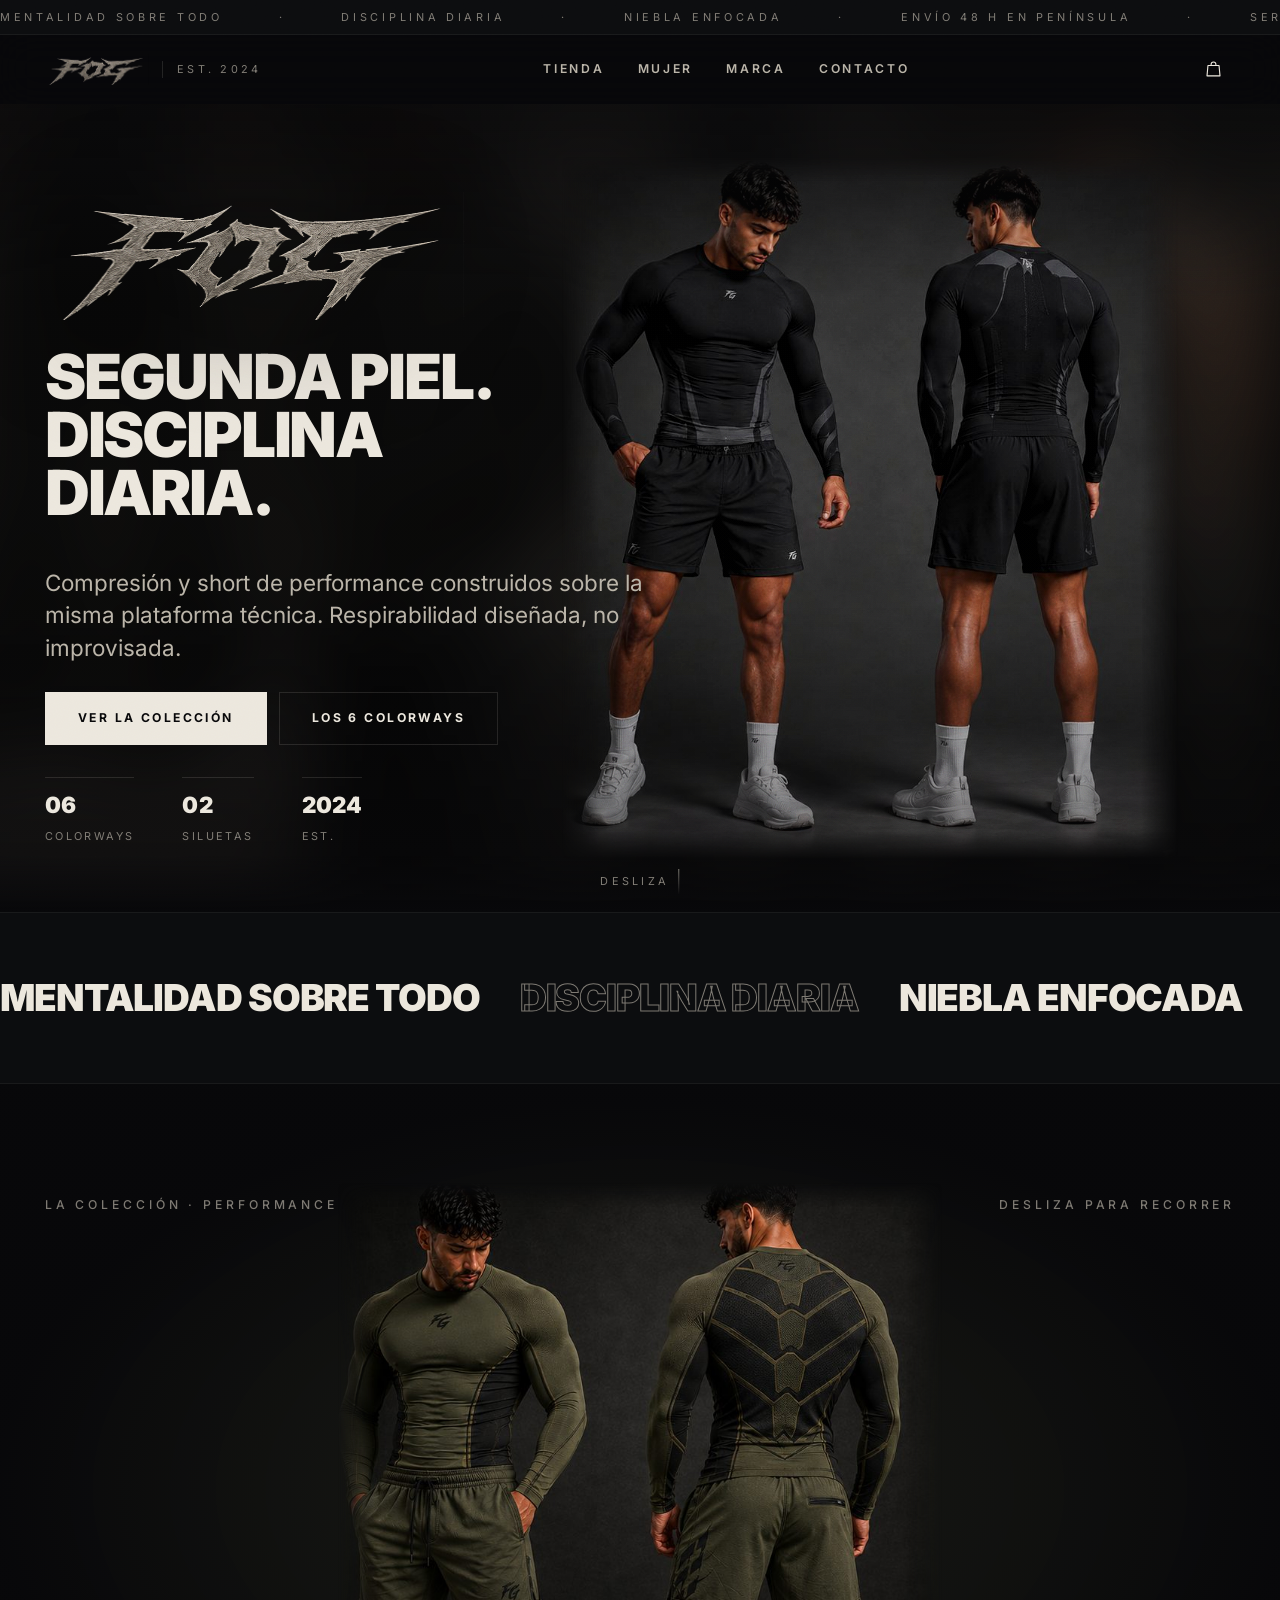
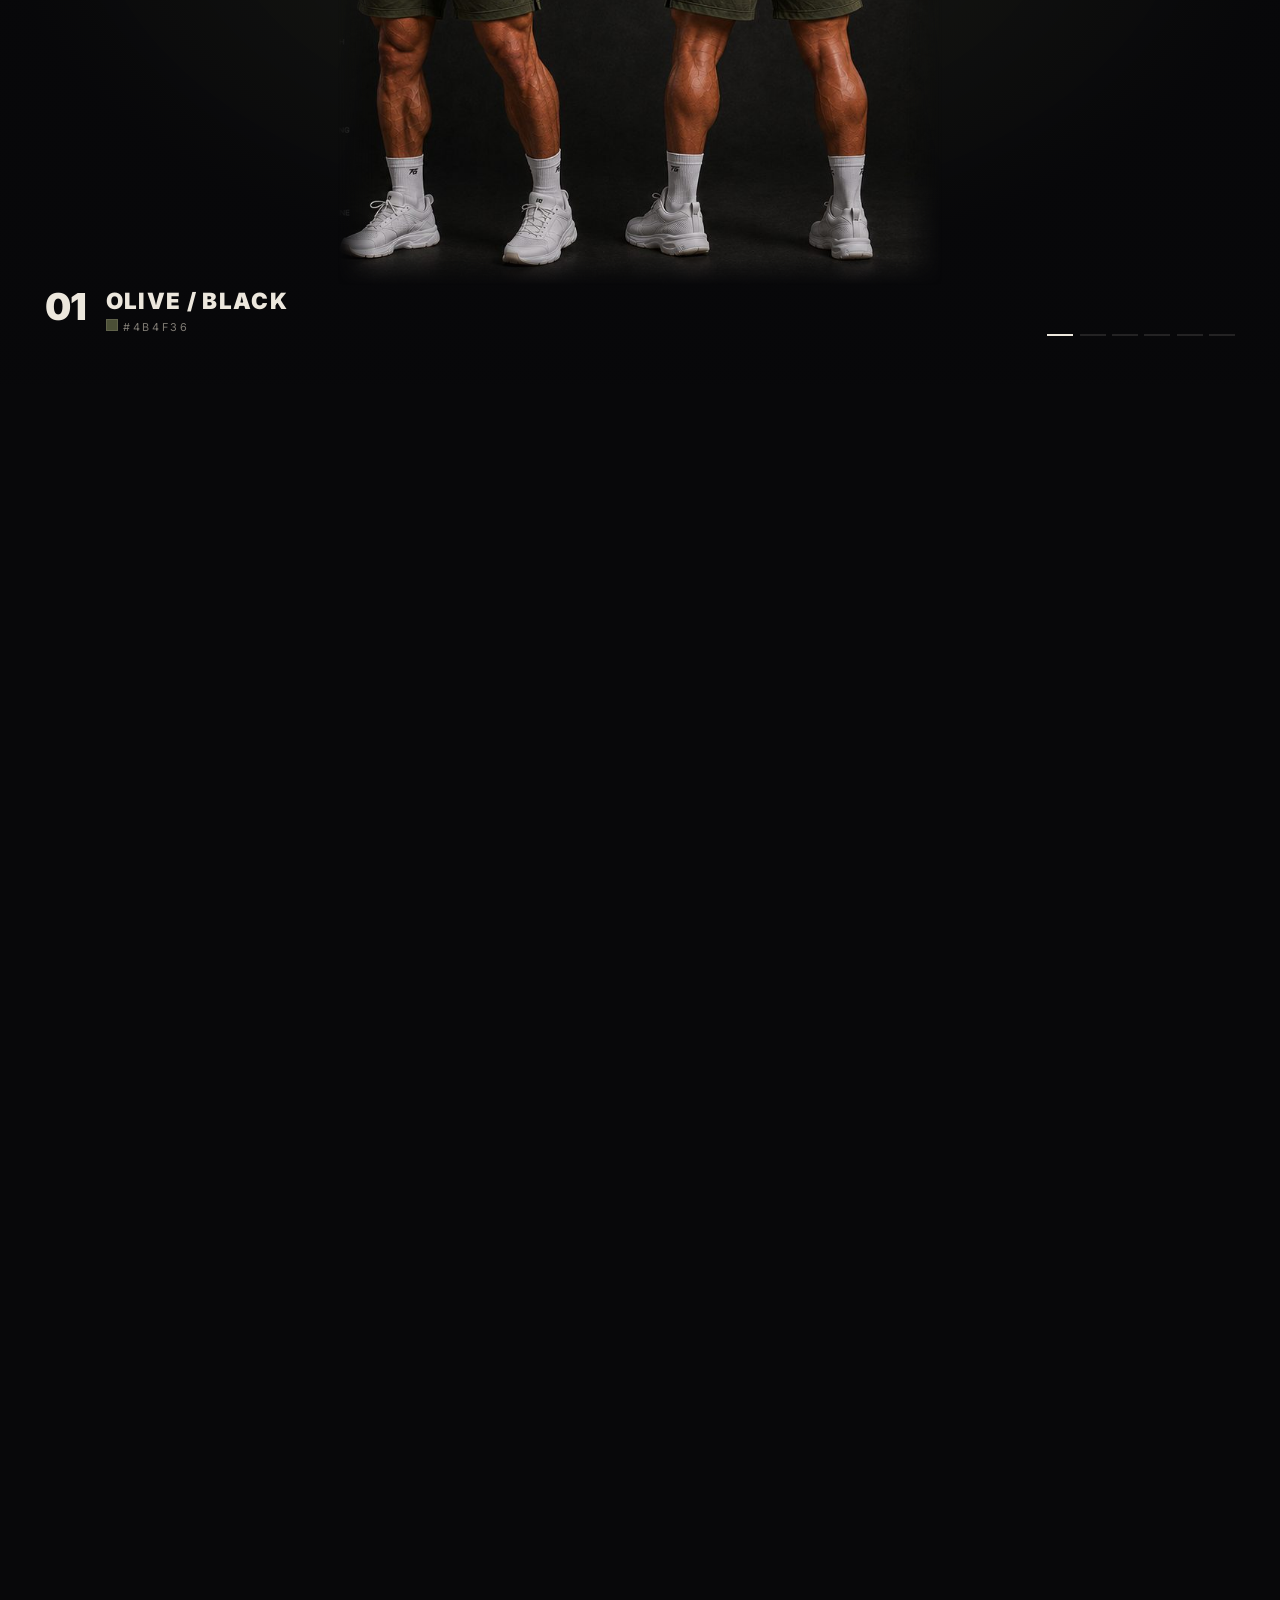
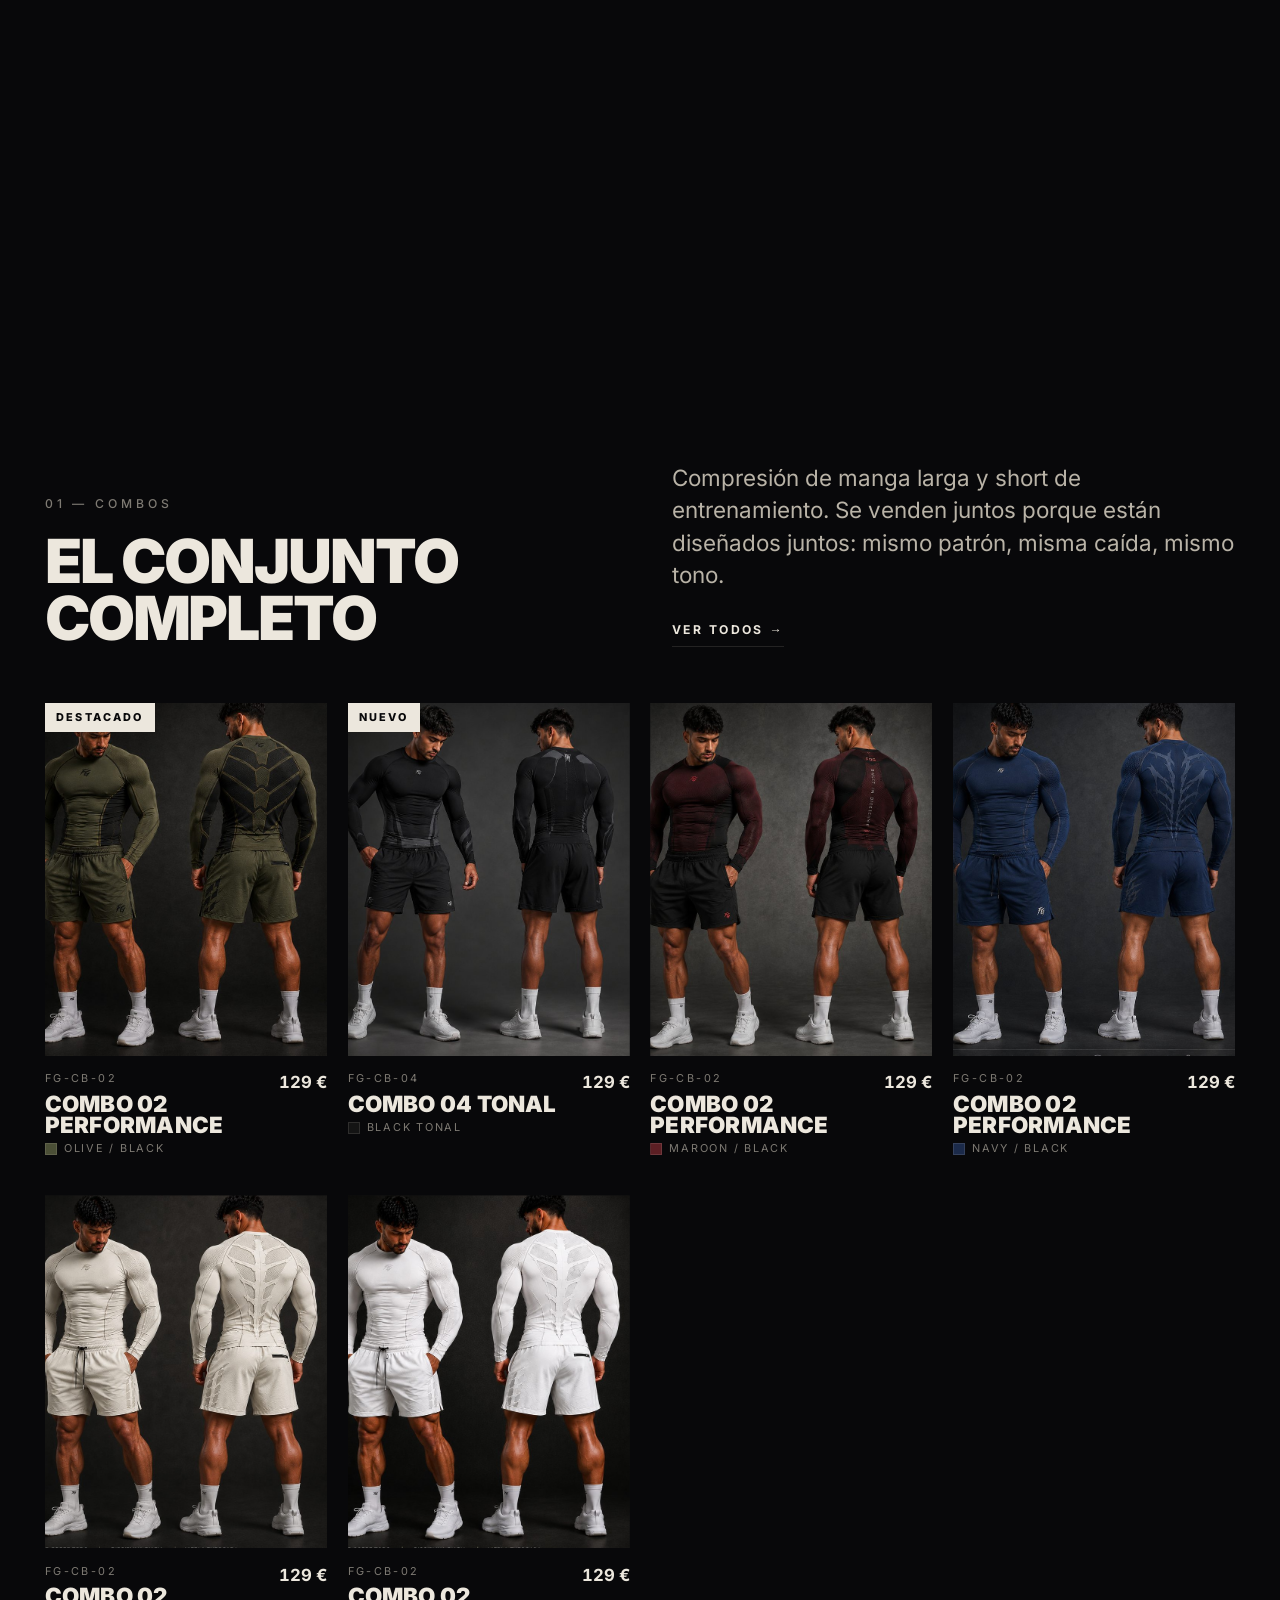
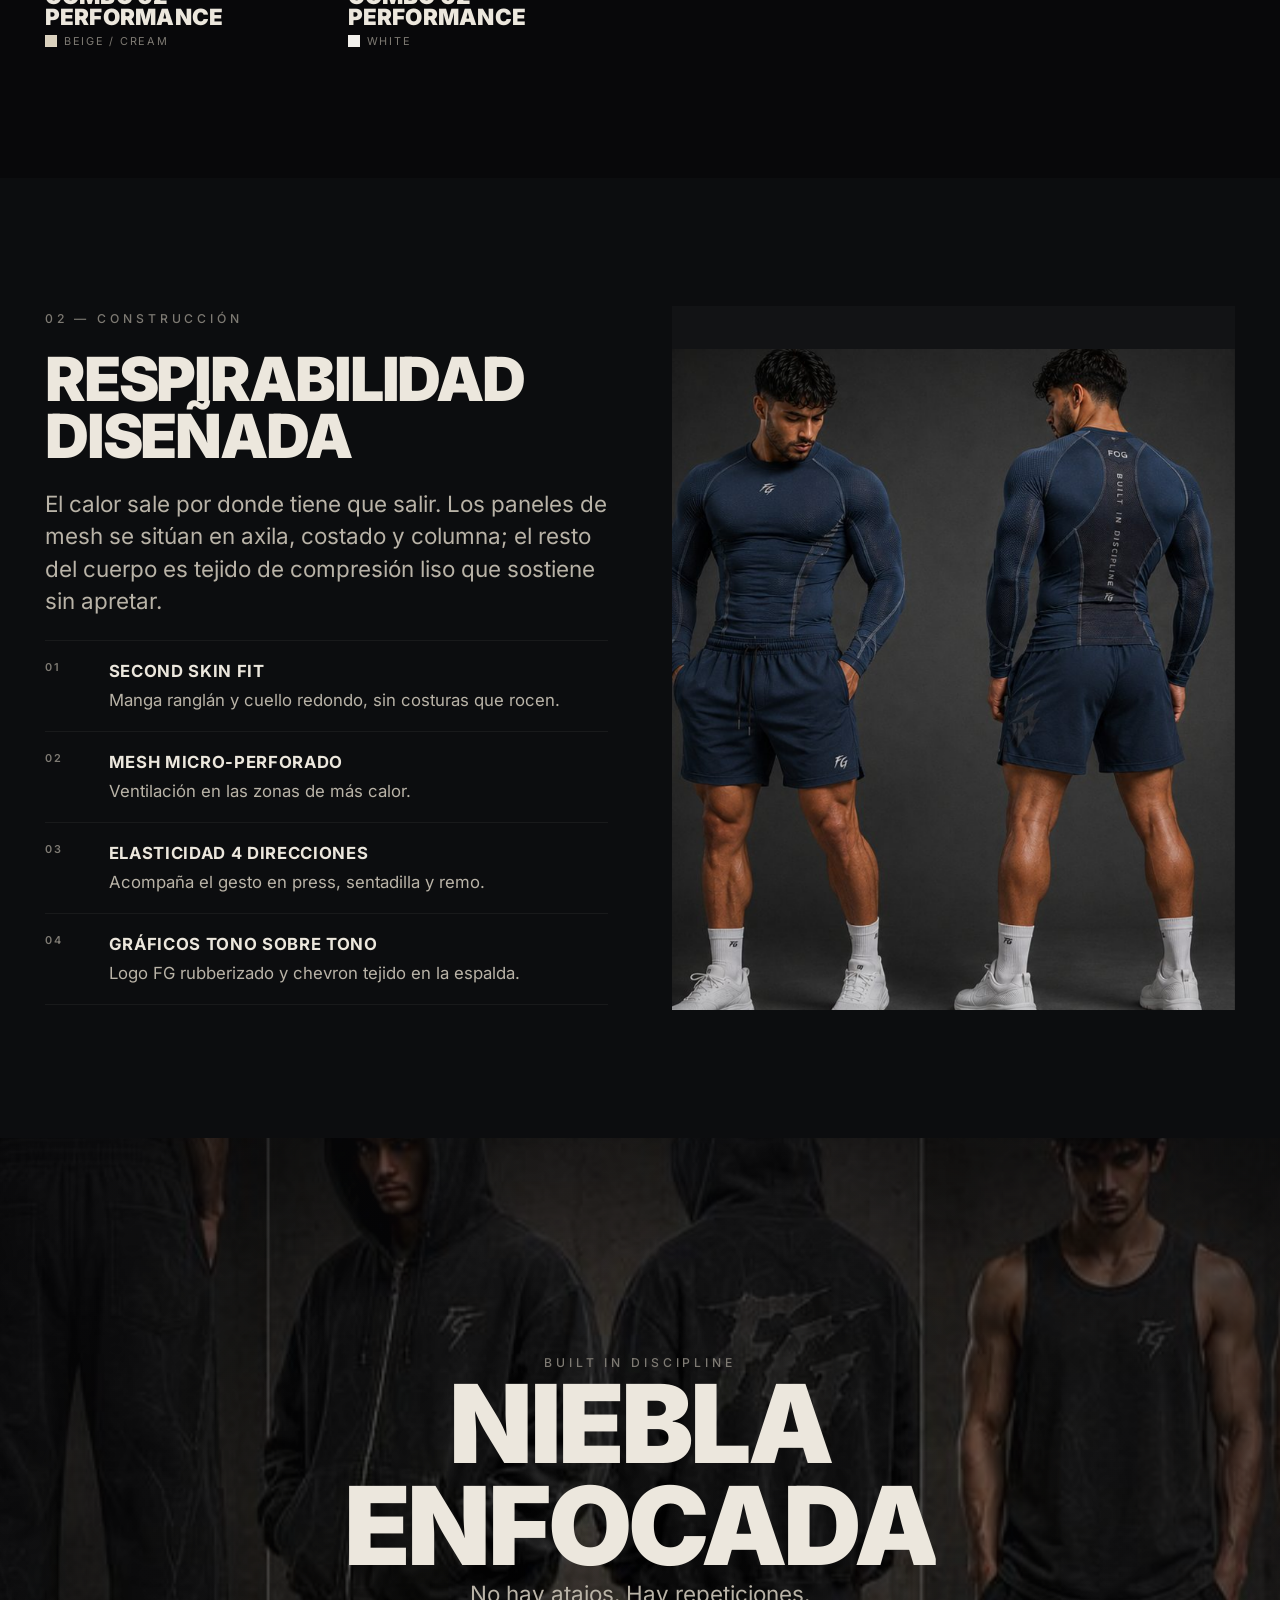
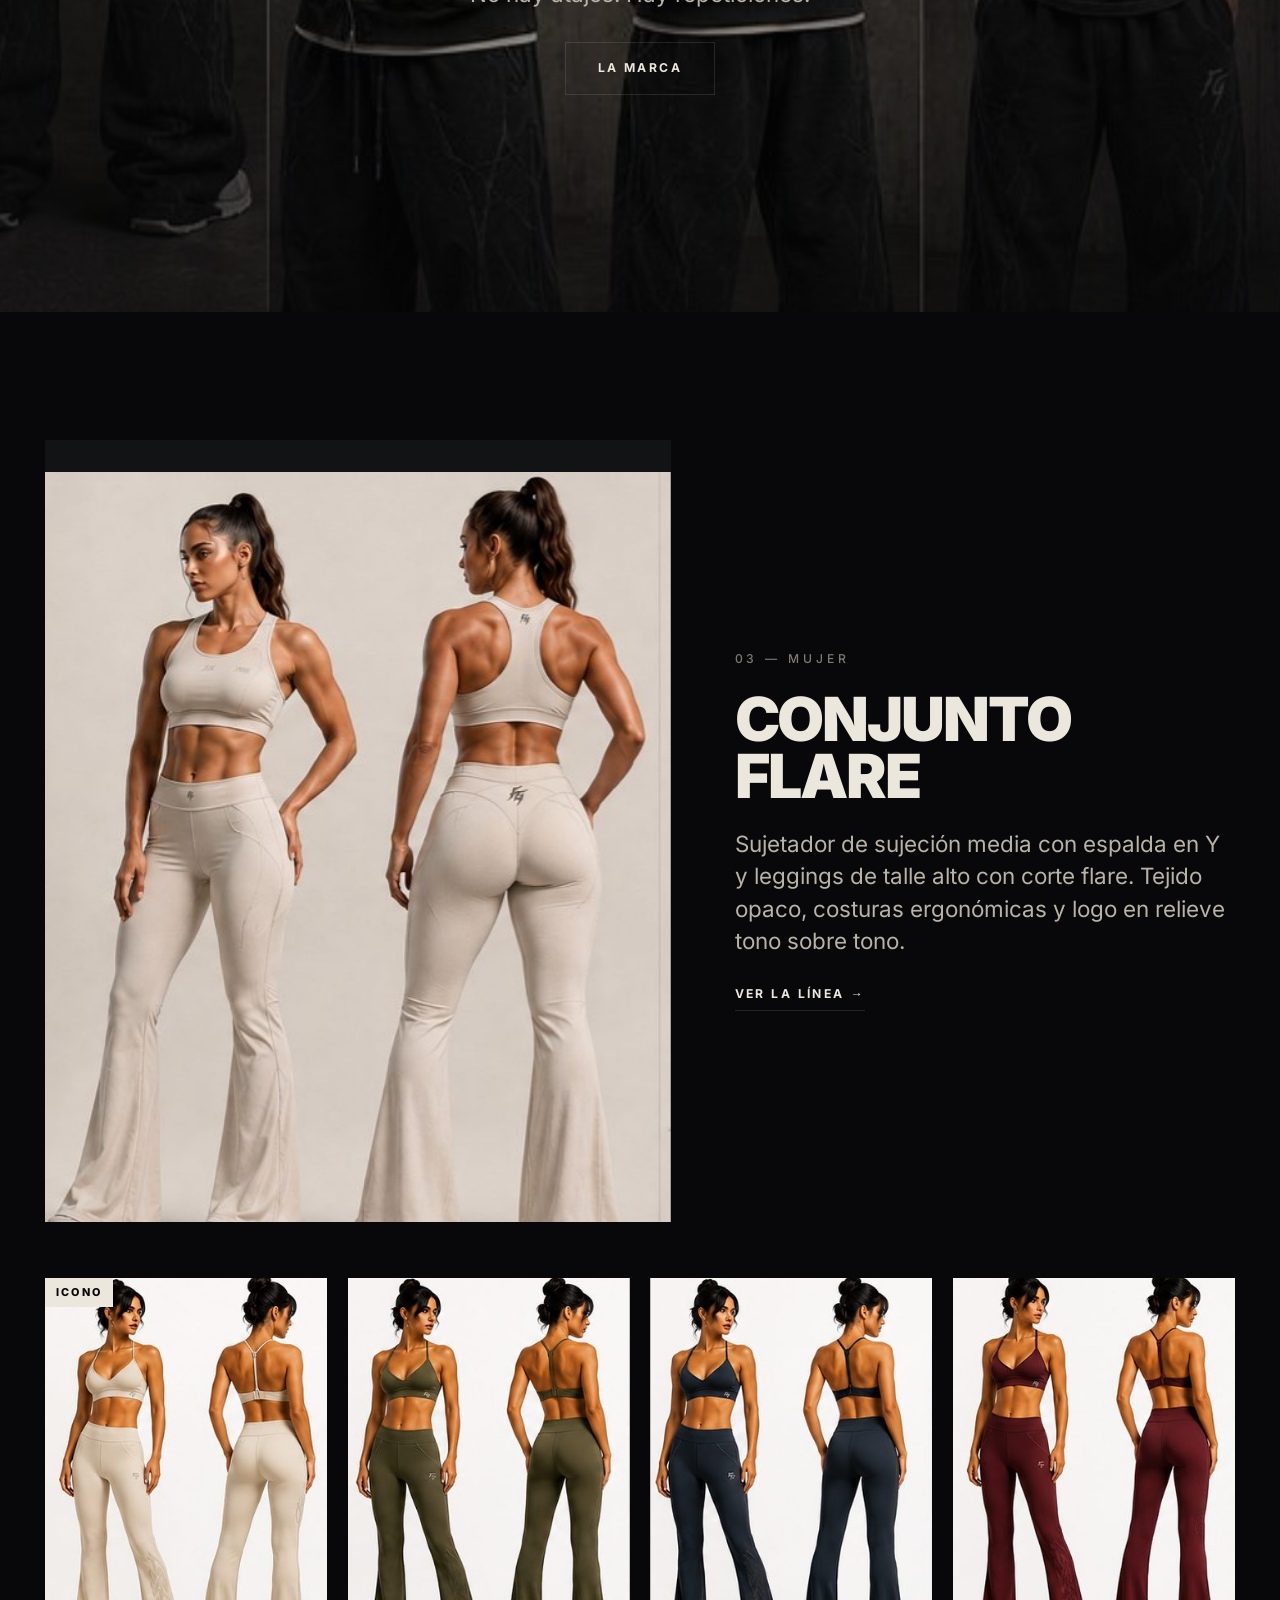
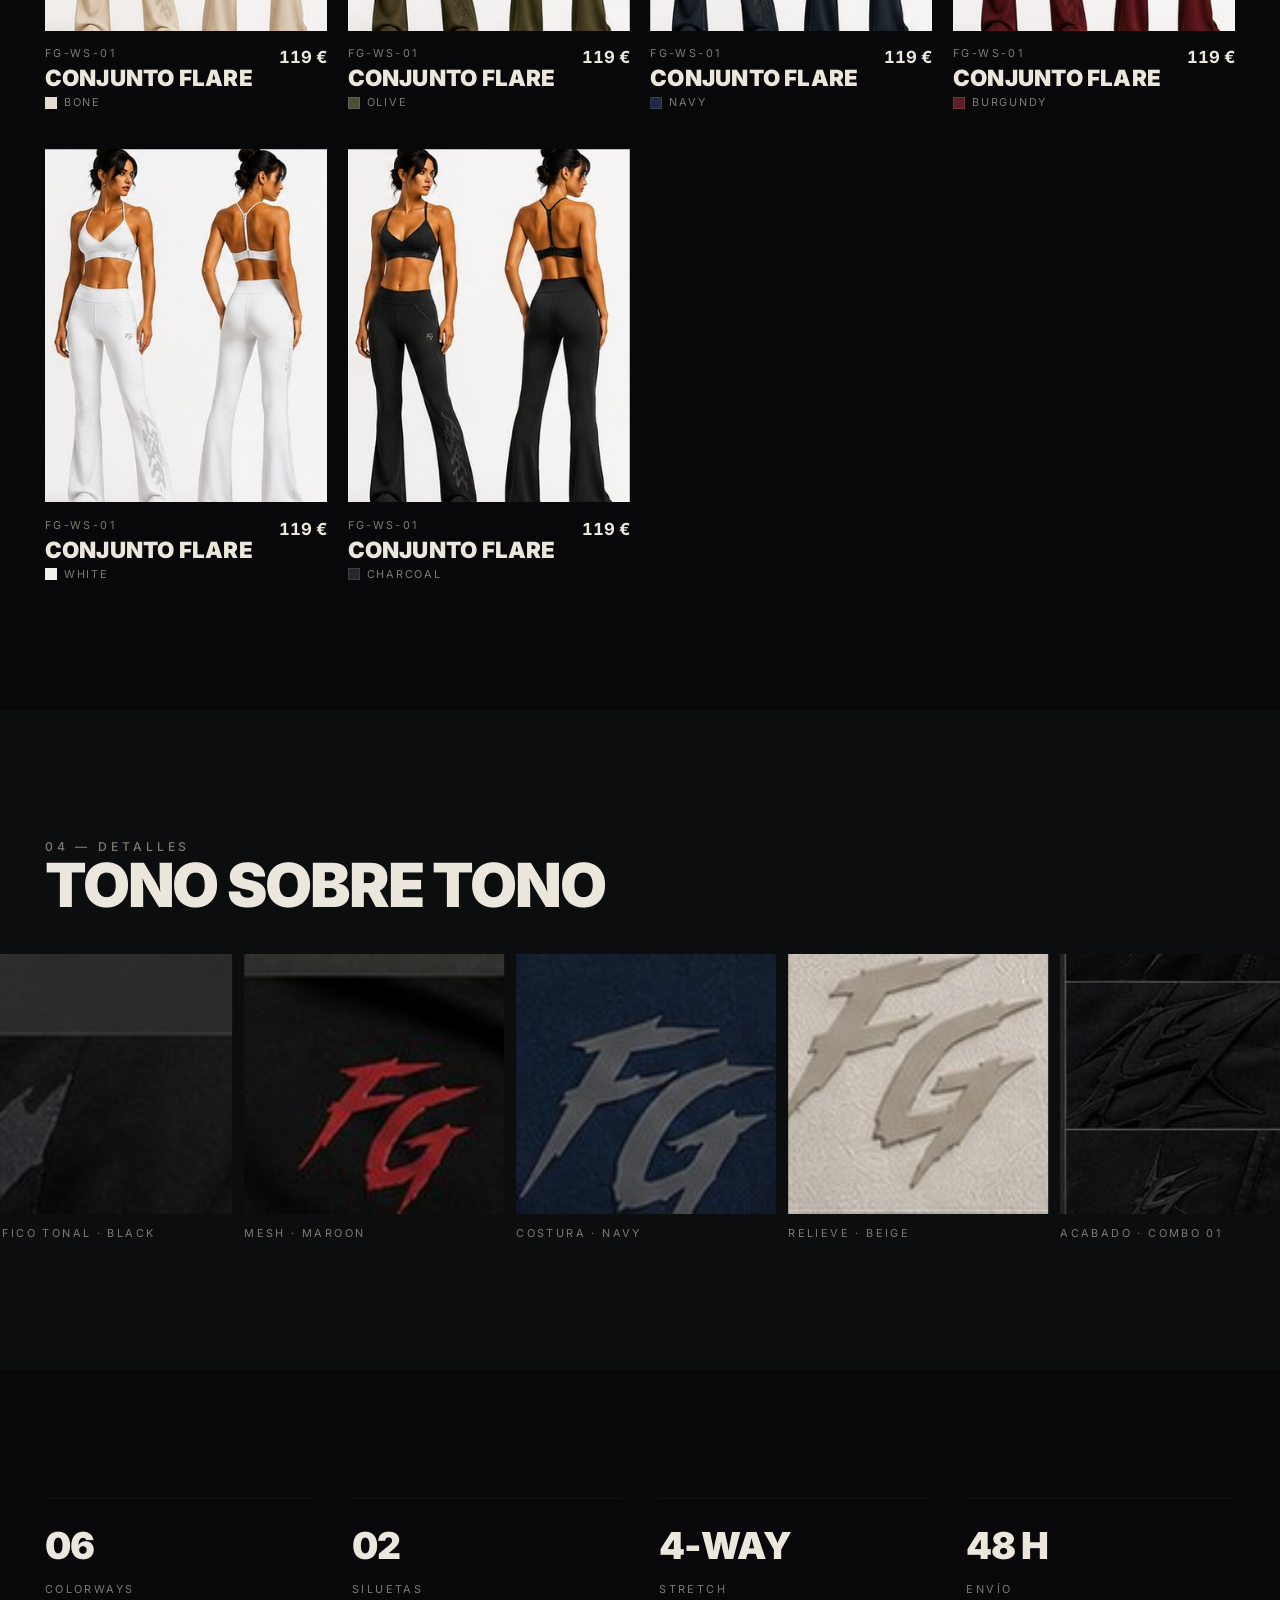
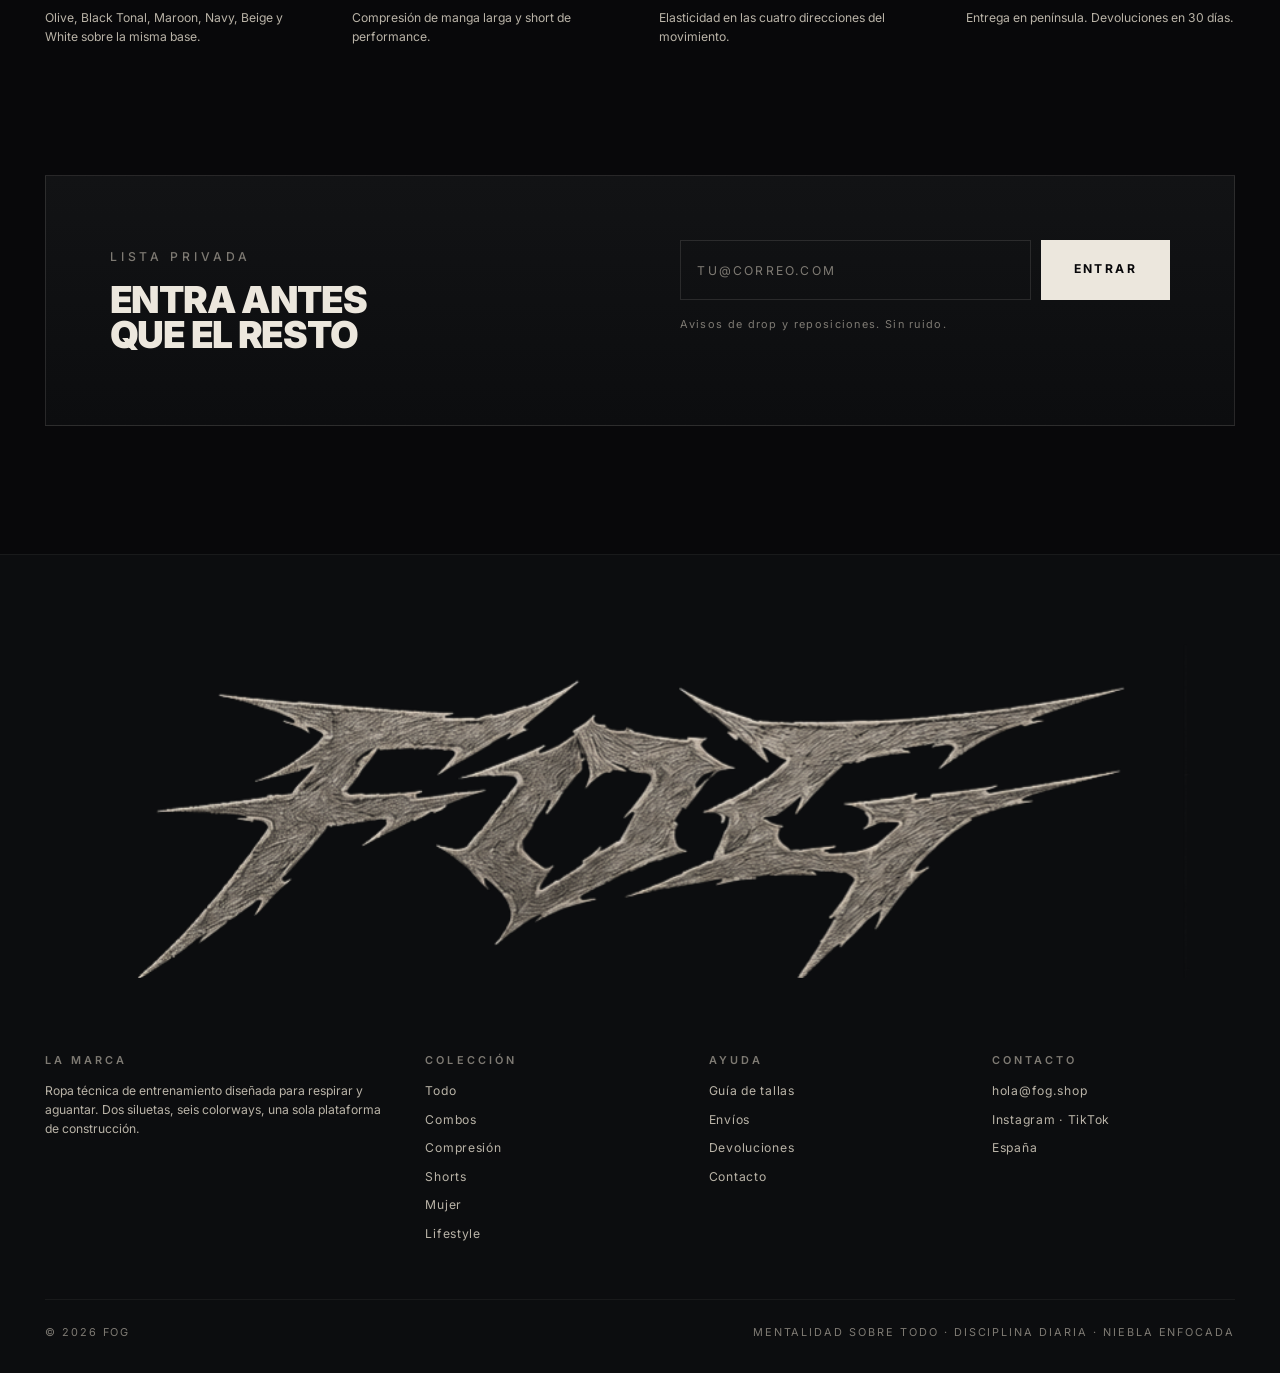
==== commit 5a95f2fa: "Publica la web en el dominio fog.shop - Añade el archivo CNAME para que GitHub Pages sirva el sitio " ====
--- a/index.html
+++ b/index.html
@@ -7,10 +7,13 @@
     <meta name="description" content="FOG: compresión second skin, shorts de performance y conjuntos de mujer en seis colorways. Mentalidad sobre todo." />
     <meta name="theme-color" content="#08080a" />
     <meta name="color-scheme" content="dark" />
+    <link rel="canonical" href="https://fog.shop/" />
     <meta property="og:type" content="website" />
     <meta property="og:title" content="FOG — Ropa técnica de entrenamiento" />
     <meta property="og:description" content="FOG: compresión second skin, shorts de performance y conjuntos de mujer en seis colorways. Mentalidad sobre todo." />
-    <meta property="og:image" content="assets/img/men-black.jpg" />
+    <meta property="og:url" content="https://fog.shop/" />
+    <meta property="og:image" content="https://fog.shop/assets/img/men-black.jpg" />
+    <meta name="twitter:card" content="summary_large_image" />
     <link rel="icon" href="data:image/svg+xml,%3Csvg xmlns='http://www.w3.org/2000/svg' viewBox='0 0 32 32'%3E%3Crect width='32' height='32' fill='%2308080a'/%3E%3Ctext x='16' y='23' font-family='Helvetica,Arial' font-size='16' font-weight='700' fill='%23c9bda8' text-anchor='middle'%3EFG%3C/text%3E%3C/svg%3E" />
     <link rel="preload" as="font" type="font/woff2" href="assets/fonts/inter-latin.woff2" crossorigin />
     <link rel="preload" as="image" href="assets/img/logo-wordmark.png" />
@@ -76,7 +79,7 @@
         <a href="contacto.html" style="--i:3"><em>04</em>Contacto</a>
       </nav>
       <div class="mobile-nav__foot">
-        <span>hola@fogwear.com</span><span>Instagram</span><span>Est. 2024</span>
+        <span>hola@fog.shop</span><span>Instagram</span><span>Est. 2024</span>
       </div>
     </div>
 
@@ -326,7 +329,7 @@
           <div class="footer-col">
             <h4>Contacto</h4>
             <ul>
-              <li><a href="mailto:hola@fogwear.com">hola@fogwear.com</a></li>
+              <li><a href="mailto:hola@fog.shop">hola@fog.shop</a></li>
               <li>Instagram · TikTok</li>
               <li>España</li>
             </ul>
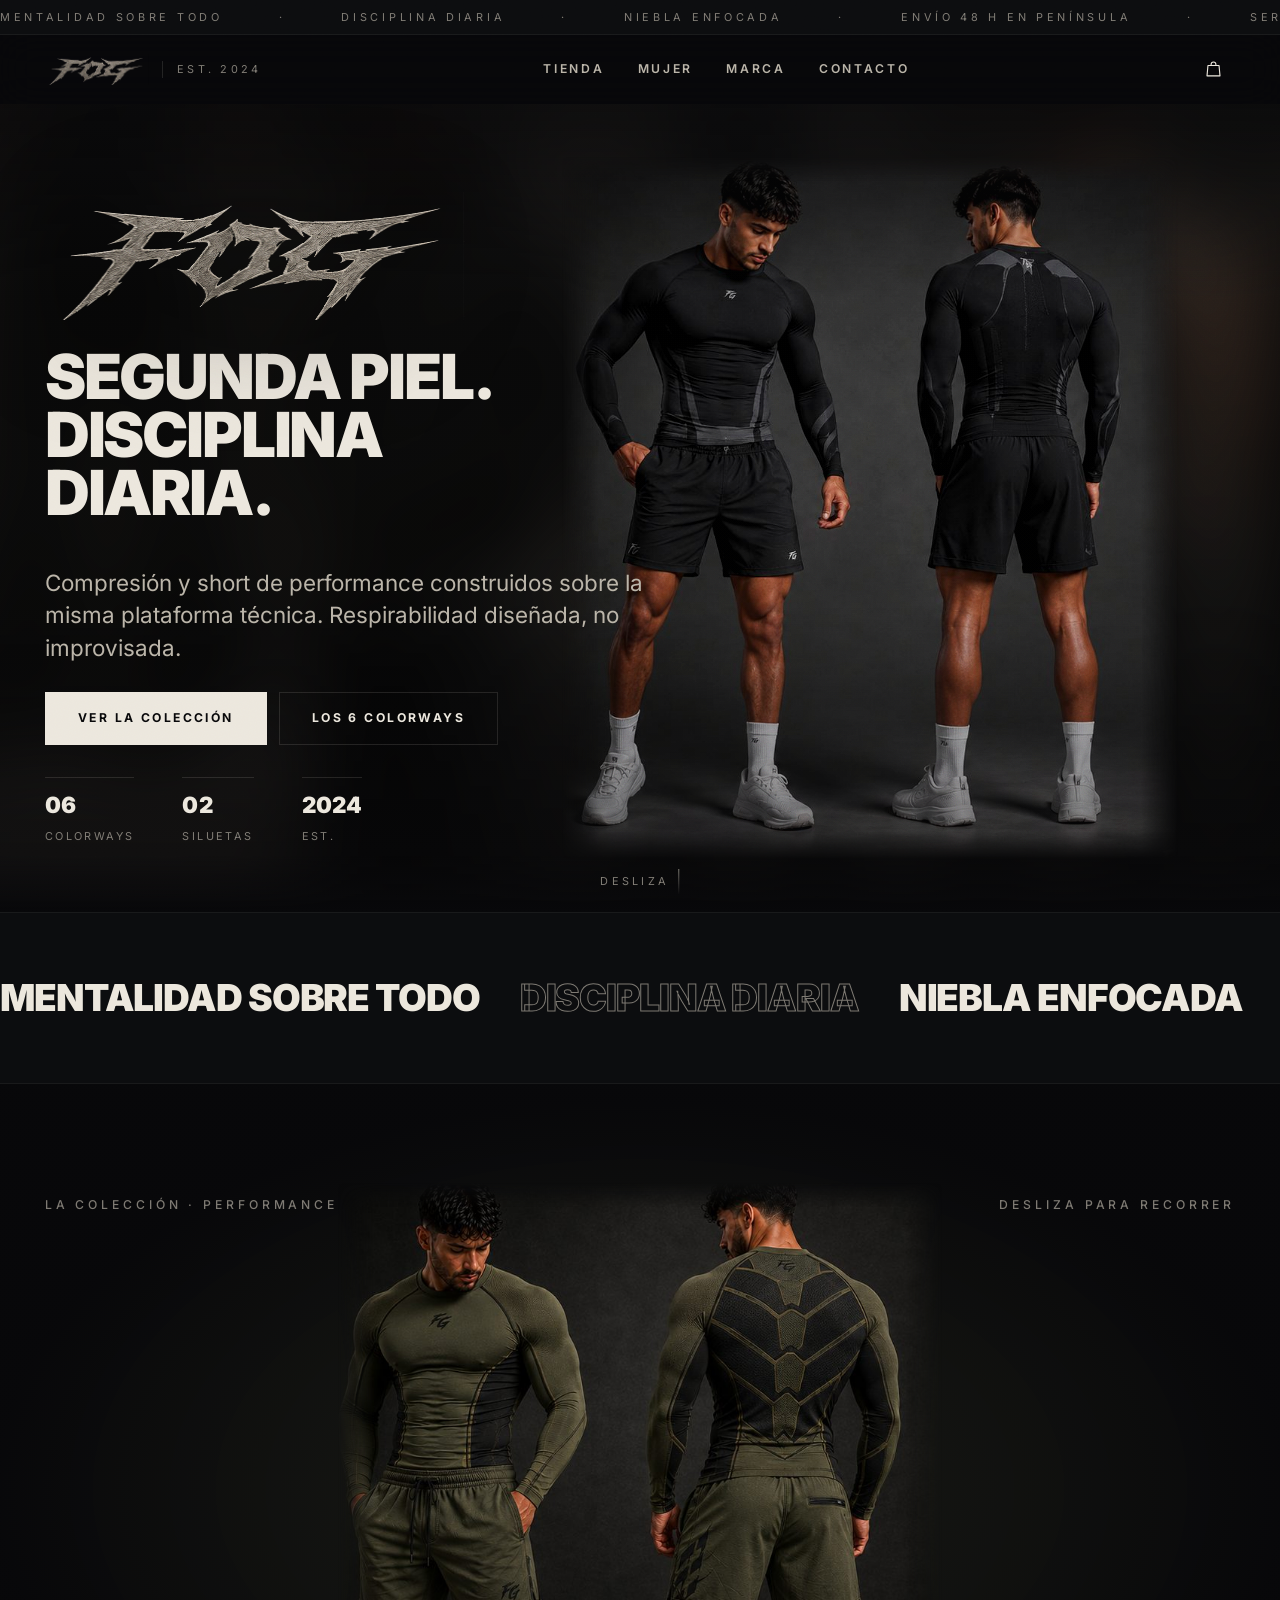
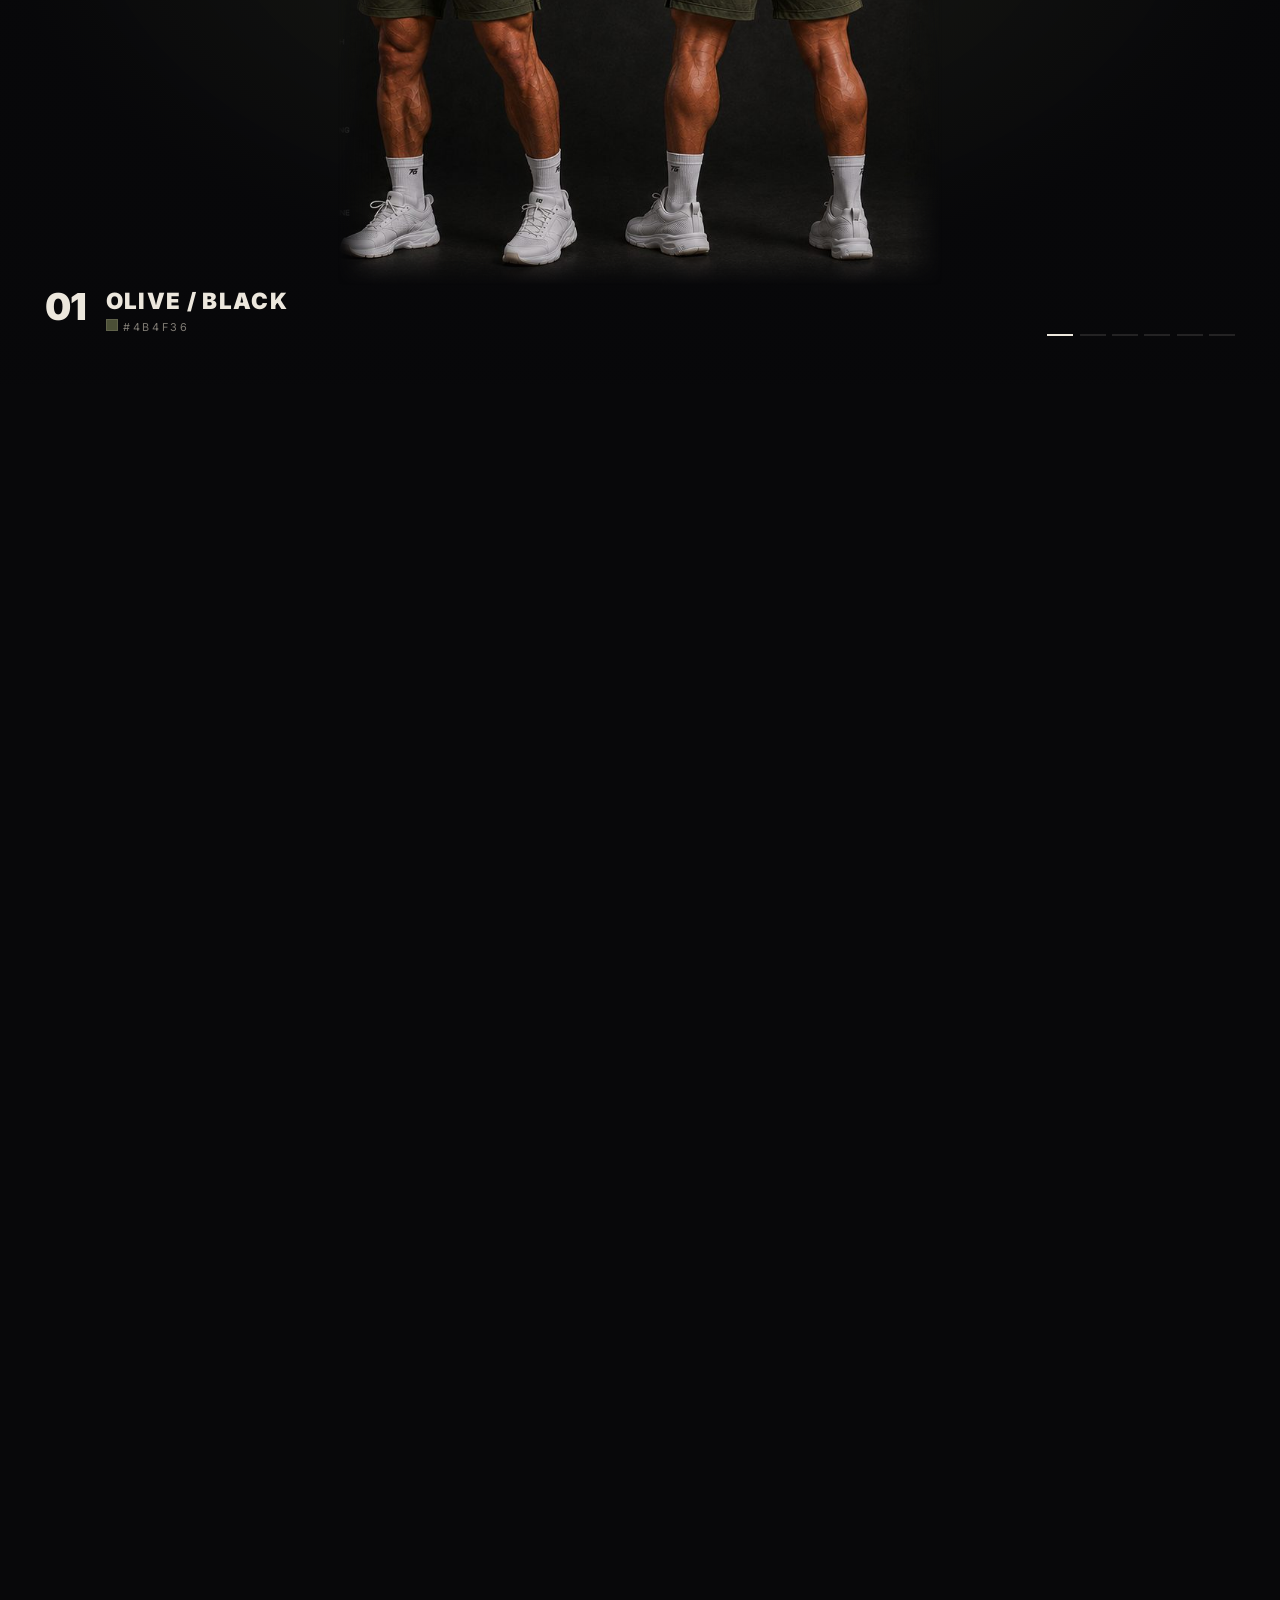
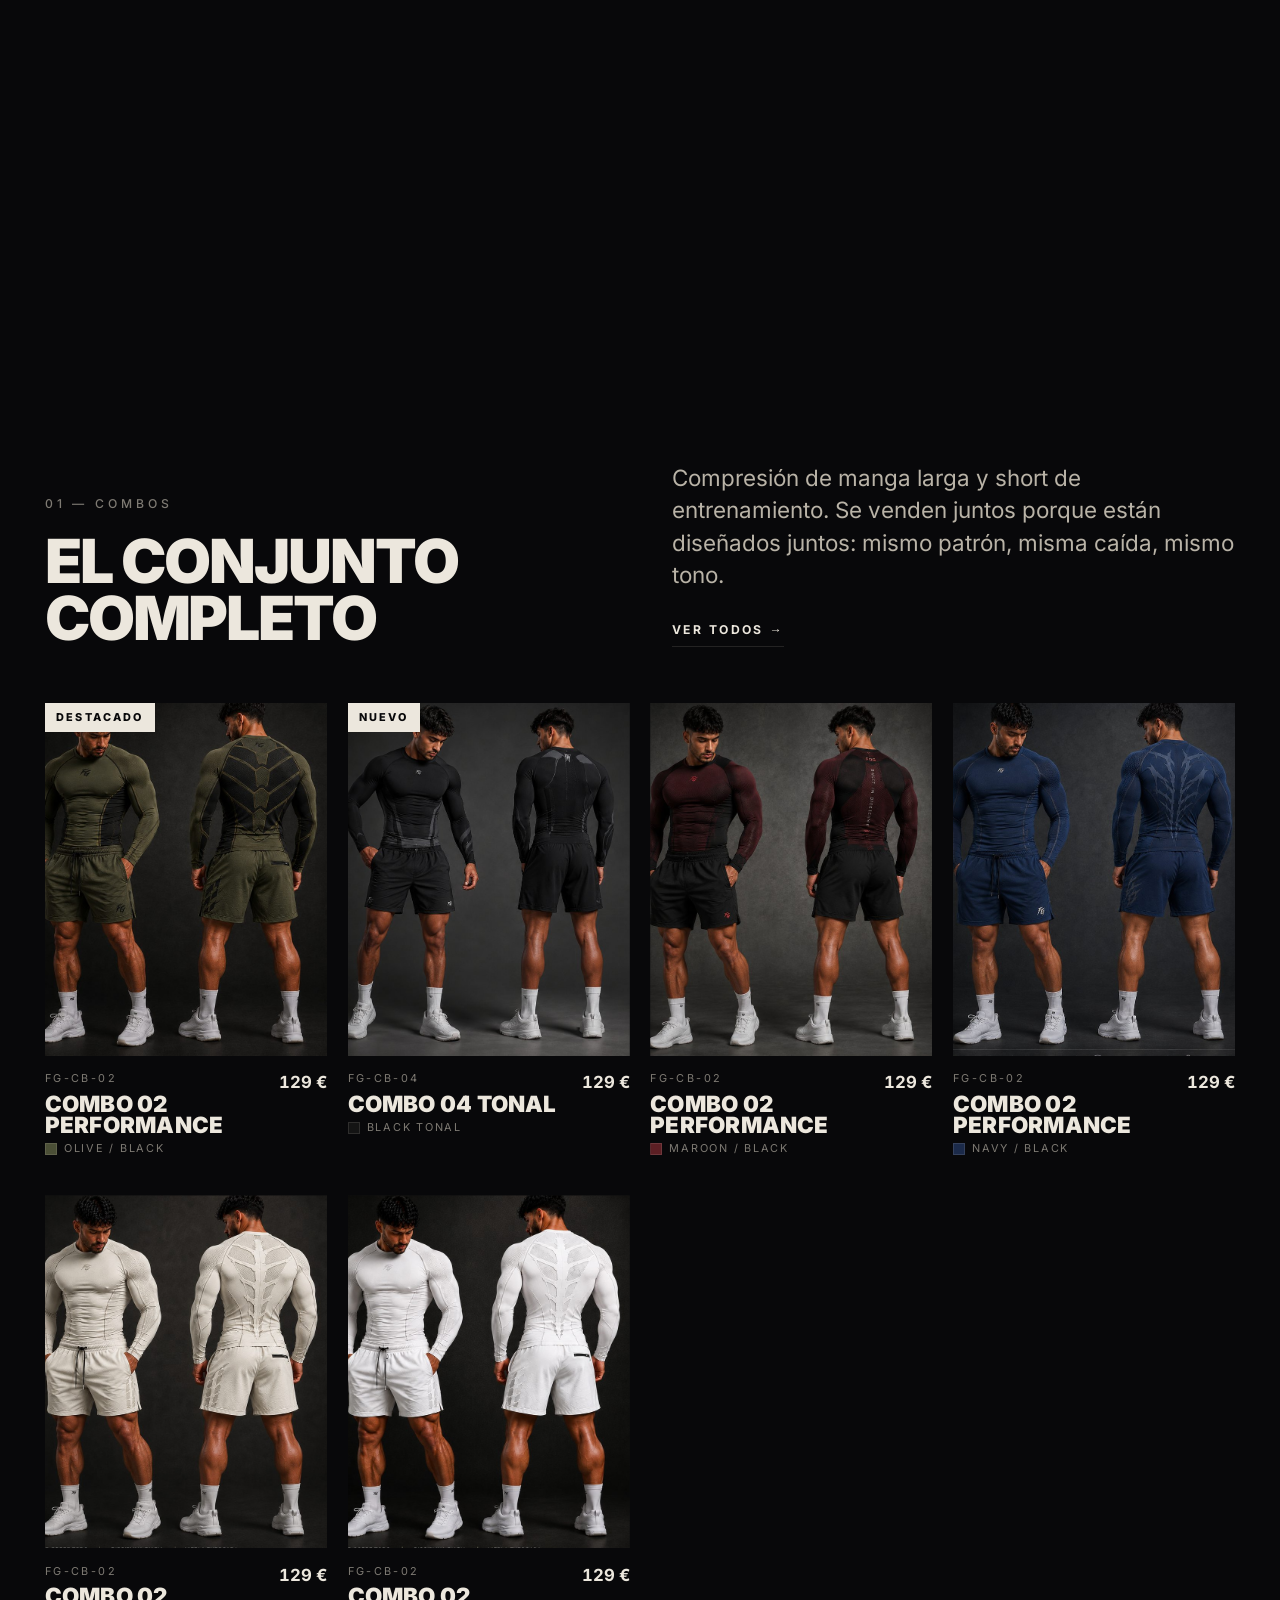
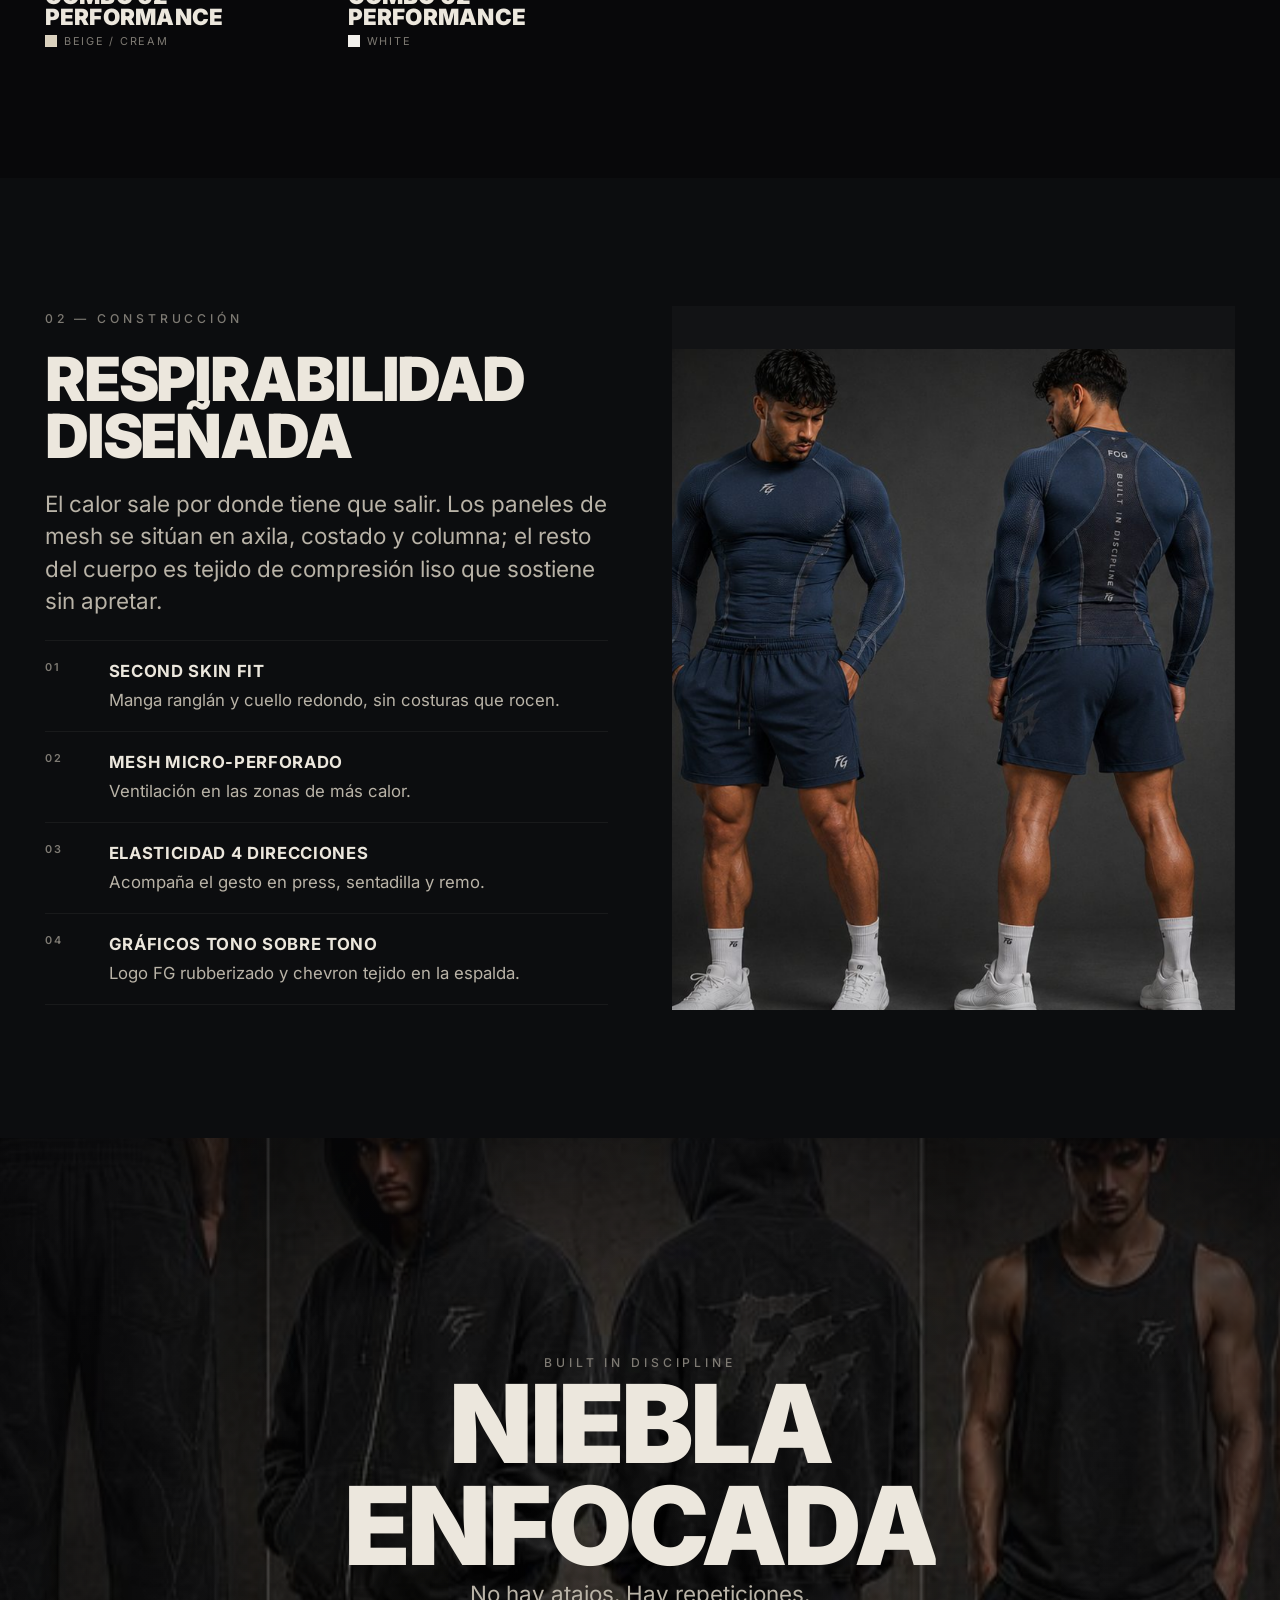
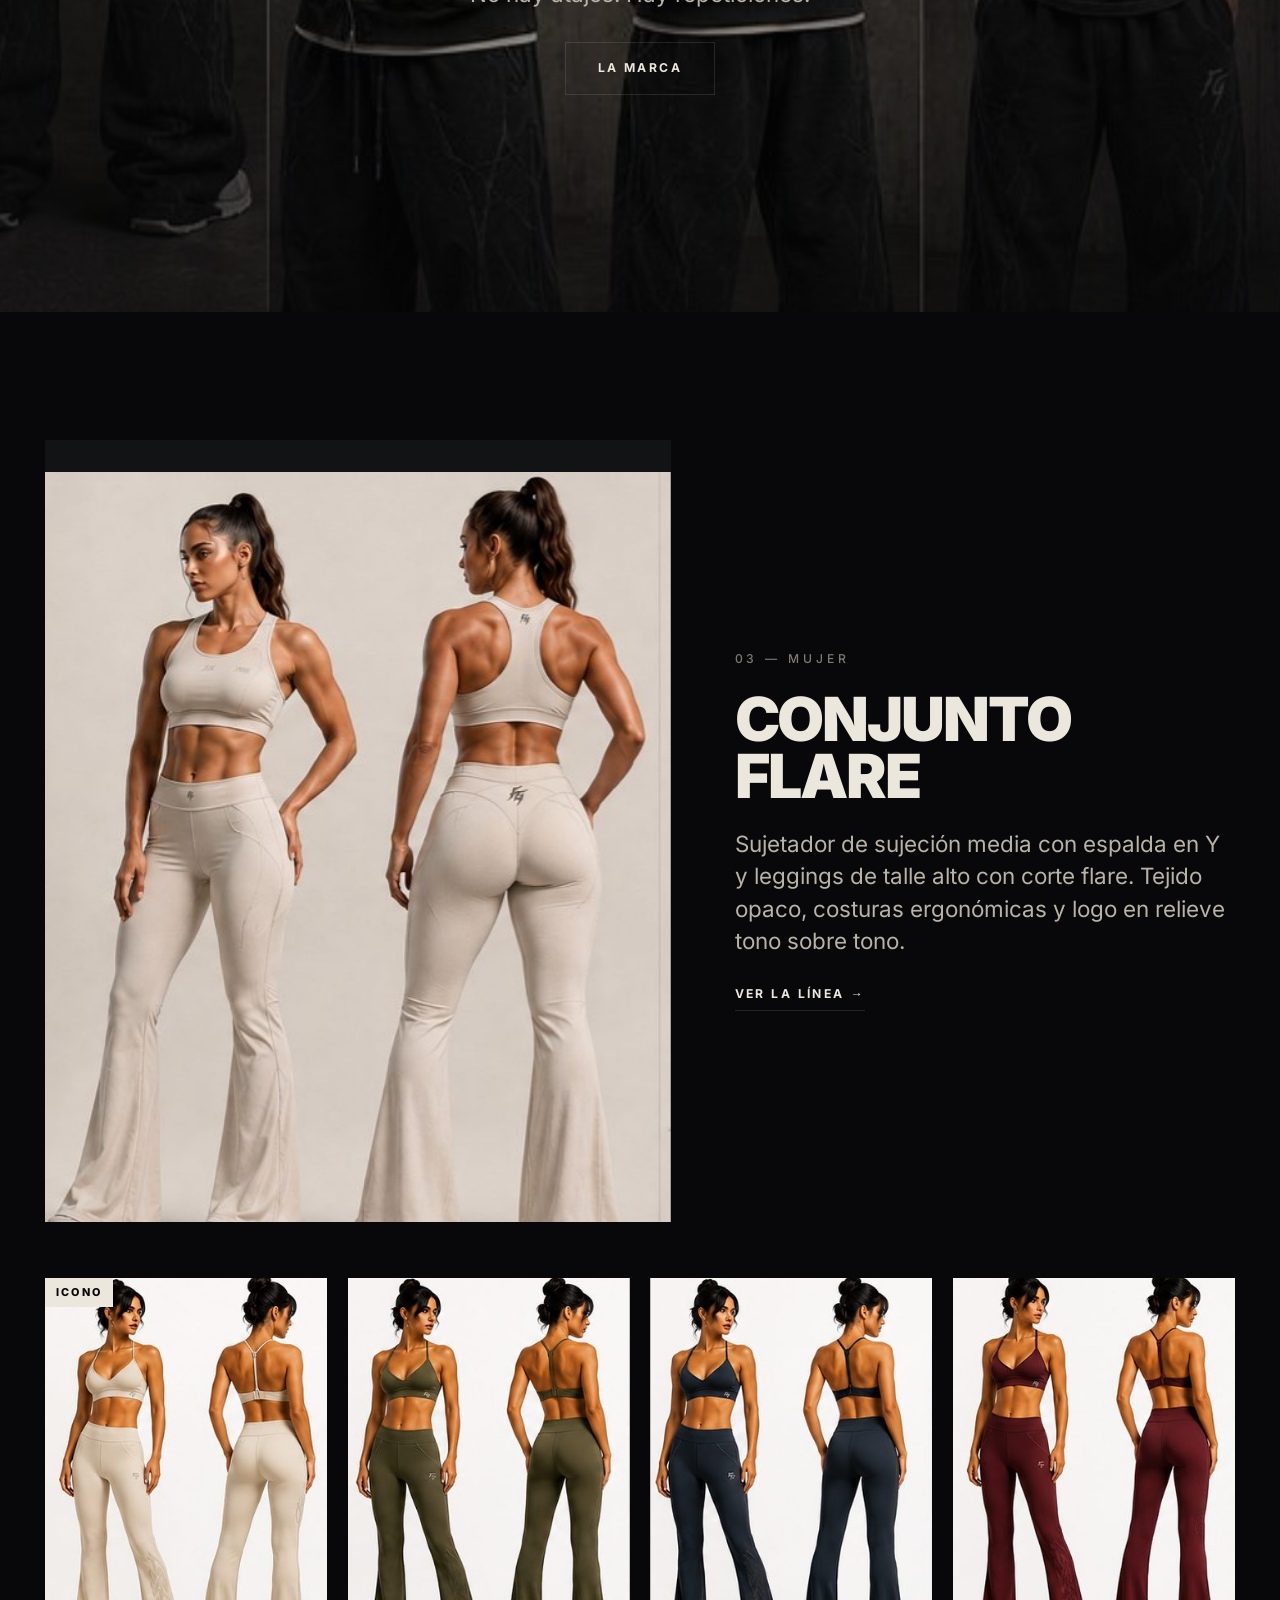
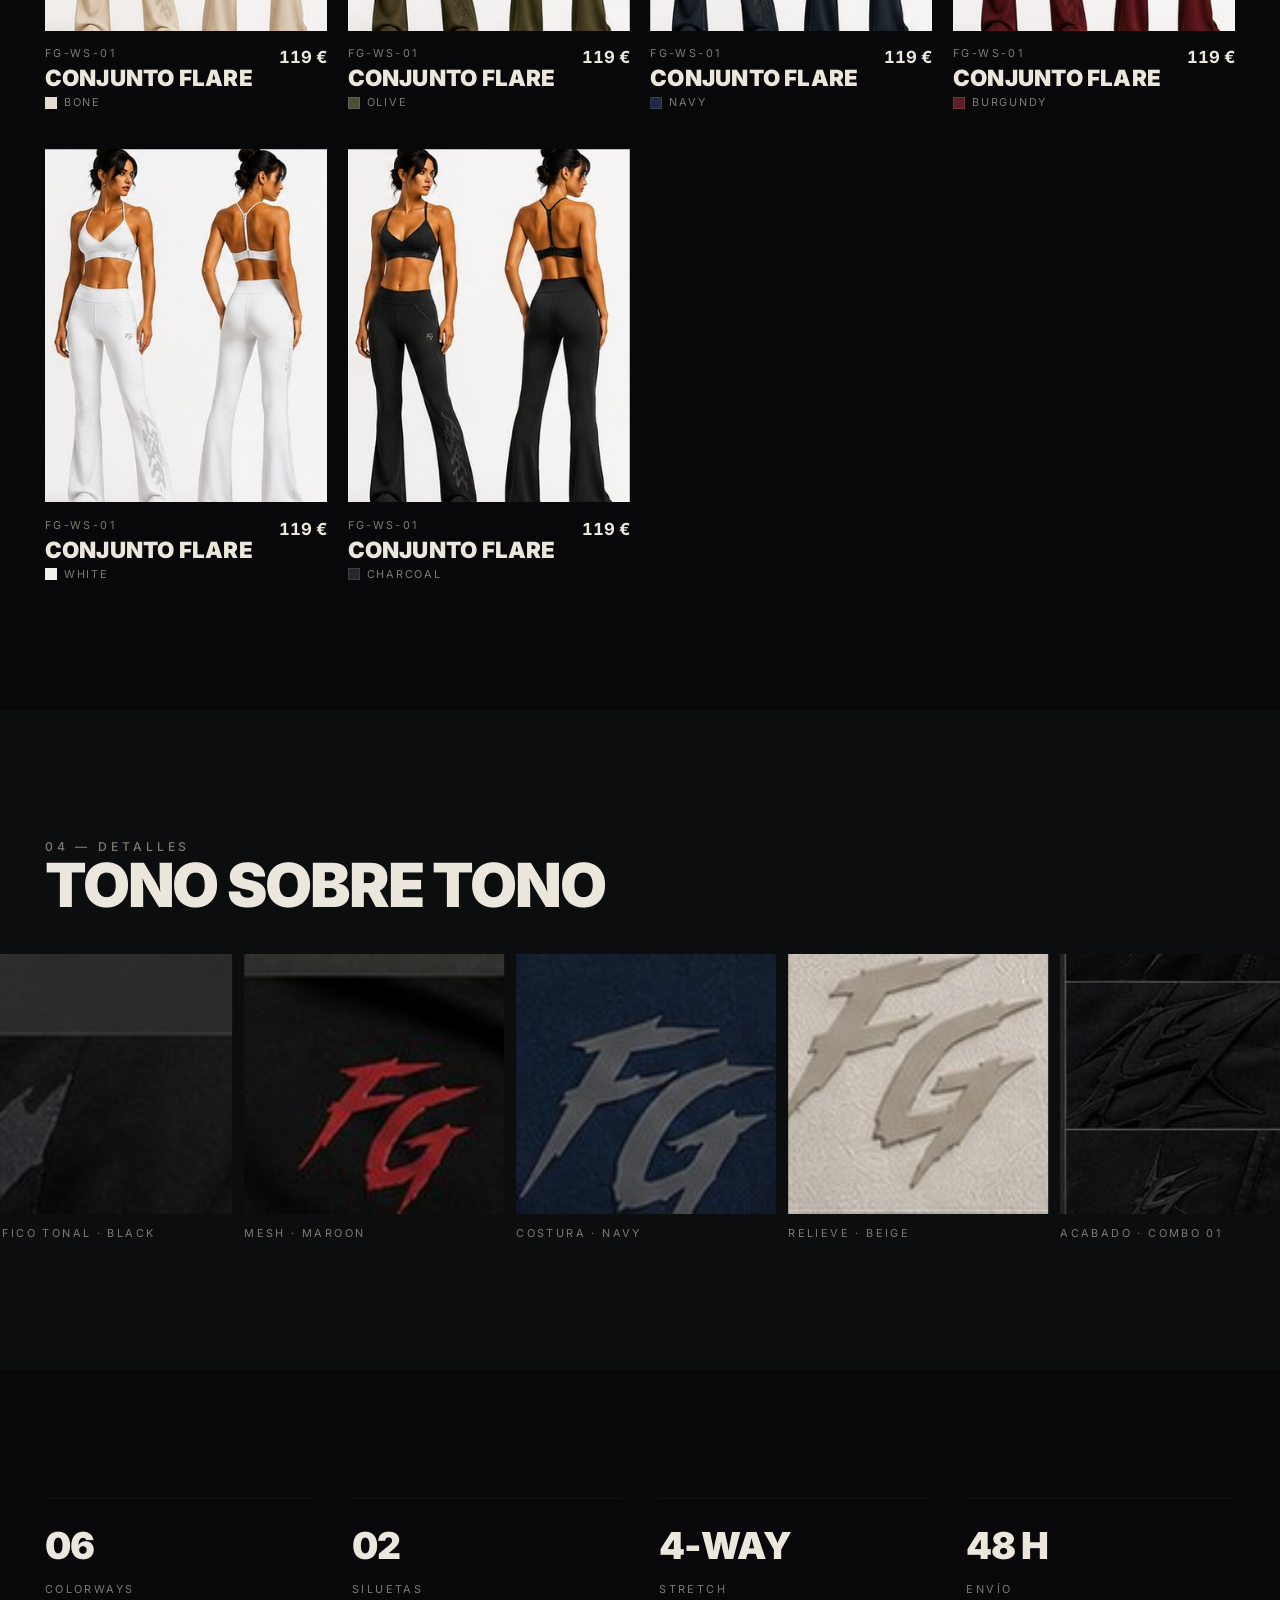
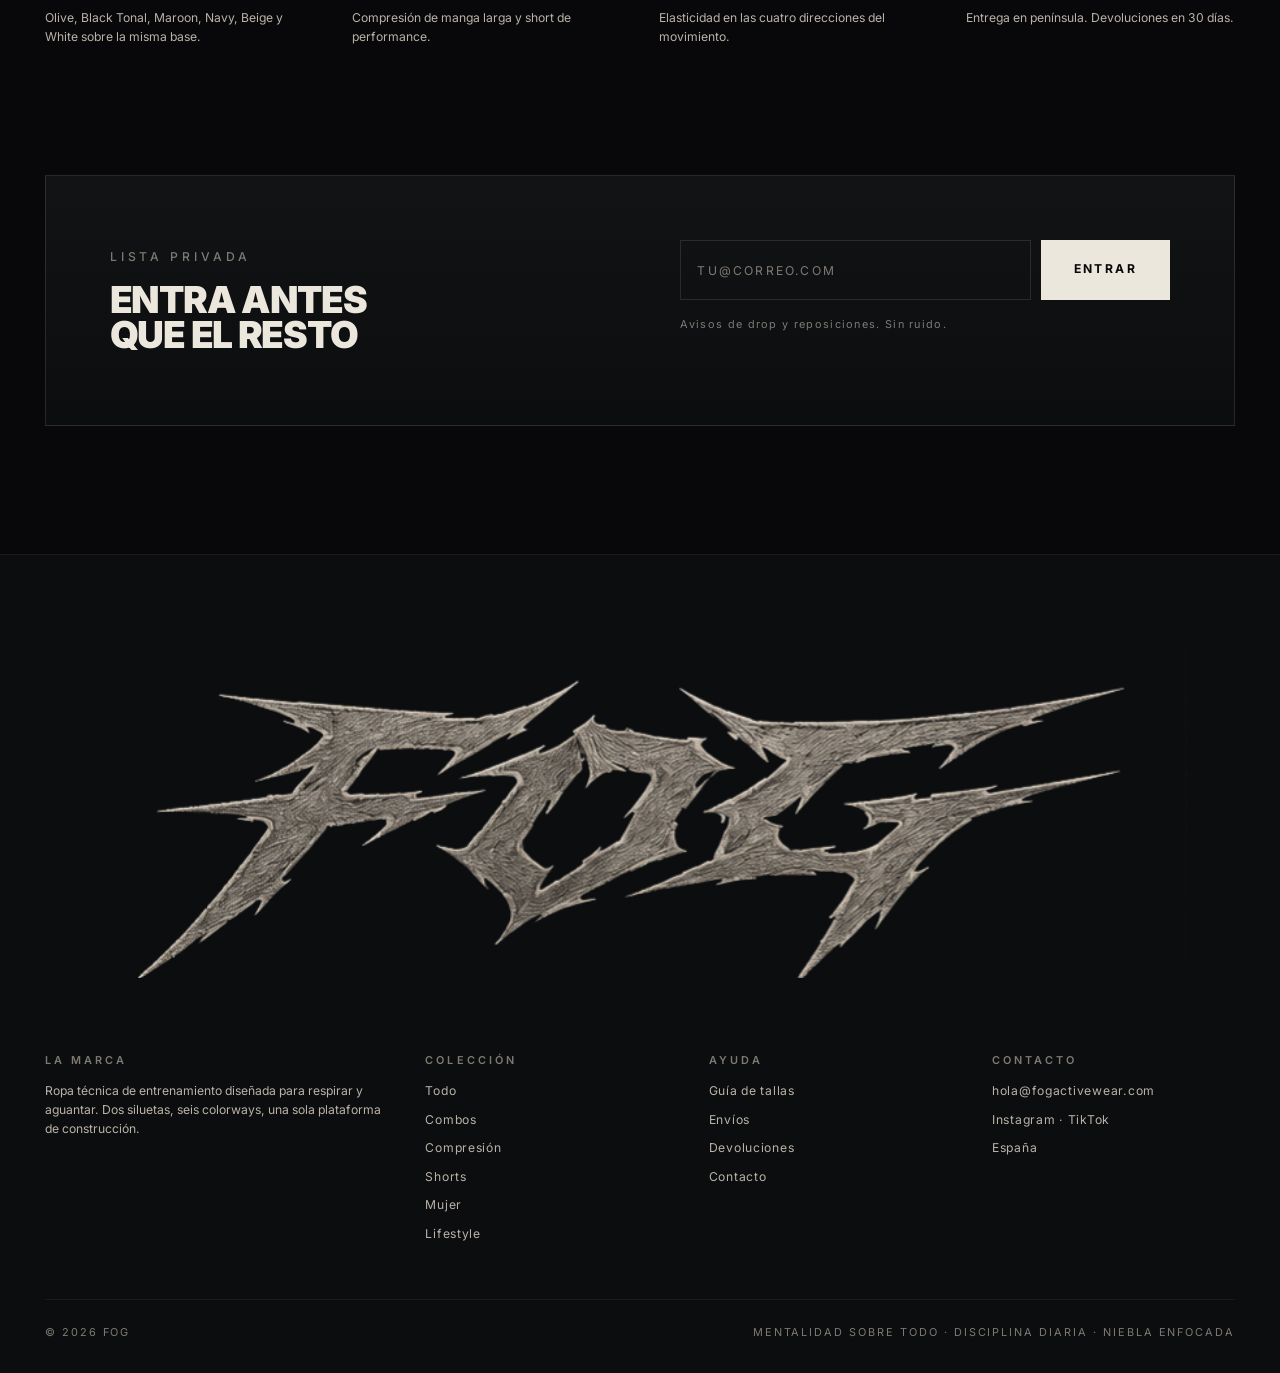
==== commit c54c91be: "Cambia el dominio a fogactivewear.com fog.shop no llegó a comprarse; el dominio adquirido en IONOS e" ====
--- a/index.html
+++ b/index.html
@@ -7,12 +7,12 @@
     <meta name="description" content="FOG: compresión second skin, shorts de performance y conjuntos de mujer en seis colorways. Mentalidad sobre todo." />
     <meta name="theme-color" content="#08080a" />
     <meta name="color-scheme" content="dark" />
-    <link rel="canonical" href="https://fog.shop/" />
+    <link rel="canonical" href="https://fogactivewear.com/" />
     <meta property="og:type" content="website" />
     <meta property="og:title" content="FOG — Ropa técnica de entrenamiento" />
     <meta property="og:description" content="FOG: compresión second skin, shorts de performance y conjuntos de mujer en seis colorways. Mentalidad sobre todo." />
-    <meta property="og:url" content="https://fog.shop/" />
-    <meta property="og:image" content="https://fog.shop/assets/img/men-black.jpg" />
+    <meta property="og:url" content="https://fogactivewear.com/" />
+    <meta property="og:image" content="https://fogactivewear.com/assets/img/men-black.jpg" />
     <meta name="twitter:card" content="summary_large_image" />
     <link rel="icon" href="data:image/svg+xml,%3Csvg xmlns='http://www.w3.org/2000/svg' viewBox='0 0 32 32'%3E%3Crect width='32' height='32' fill='%2308080a'/%3E%3Ctext x='16' y='23' font-family='Helvetica,Arial' font-size='16' font-weight='700' fill='%23c9bda8' text-anchor='middle'%3EFG%3C/text%3E%3C/svg%3E" />
     <link rel="preload" as="font" type="font/woff2" href="assets/fonts/inter-latin.woff2" crossorigin />
@@ -79,7 +79,7 @@
         <a href="contacto.html" style="--i:3"><em>04</em>Contacto</a>
       </nav>
       <div class="mobile-nav__foot">
-        <span>hola@fog.shop</span><span>Instagram</span><span>Est. 2024</span>
+        <span>hola@fogactivewear.com</span><span>Instagram</span><span>Est. 2024</span>
       </div>
     </div>
 
@@ -329,7 +329,7 @@
           <div class="footer-col">
             <h4>Contacto</h4>
             <ul>
-              <li><a href="mailto:hola@fog.shop">hola@fog.shop</a></li>
+              <li><a href="mailto:hola@fogactivewear.com">hola@fogactivewear.com</a></li>
               <li>Instagram · TikTok</li>
               <li>España</li>
             </ul>
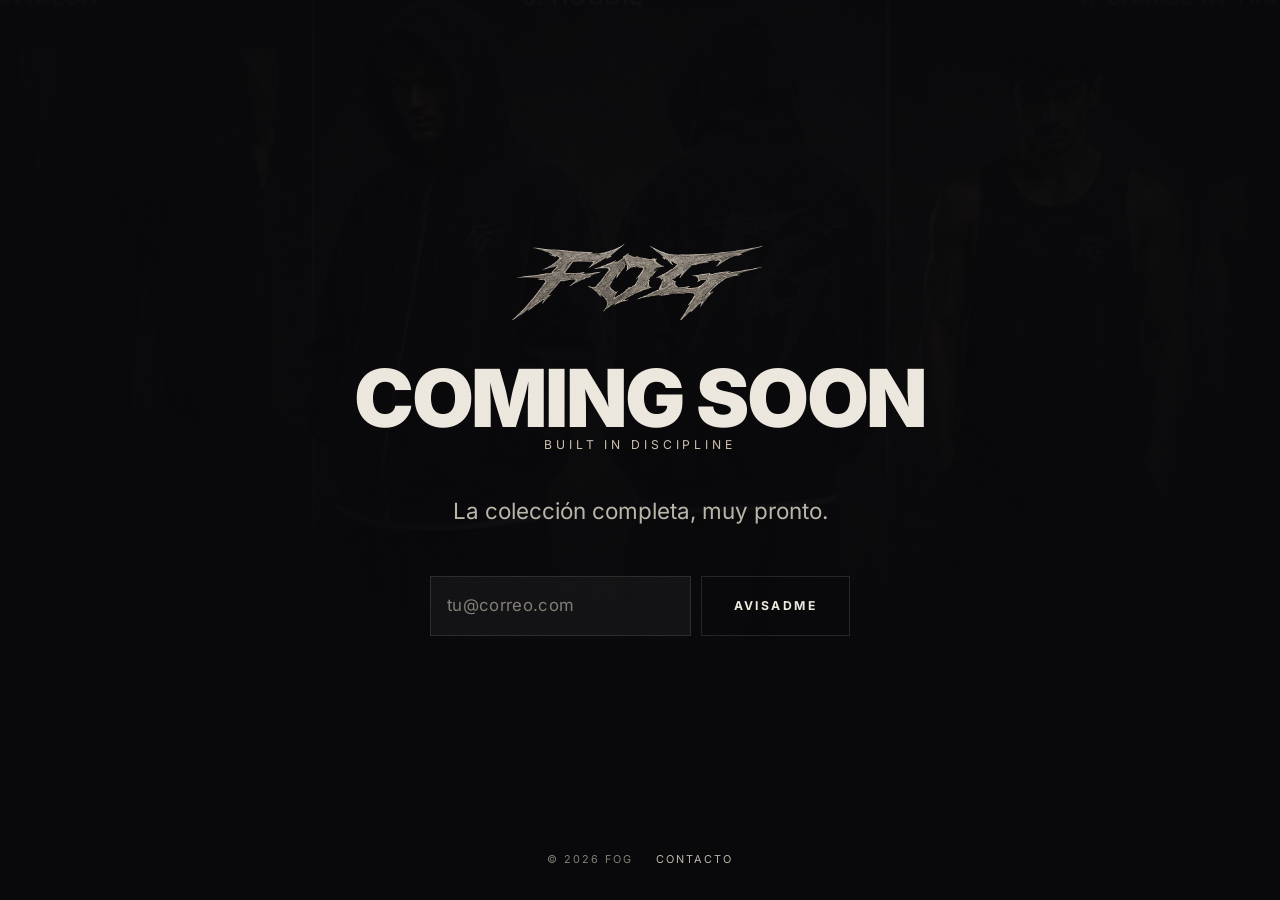
==== commit a4dd4b16: "Pantalla de coming soon en la portada La tienda aún no cobra de verdad ni tiene precios definitivos," ====
--- a/index.html
+++ b/index.html
@@ -3,394 +3,257 @@
   <head>
     <meta charset="utf-8" />
     <meta name="viewport" content="width=device-width, initial-scale=1" />
-    <title>FOG — Ropa técnica de entrenamiento</title>
-    <meta name="description" content="FOG: compresión second skin, shorts de performance y conjuntos de mujer en seis colorways. Mentalidad sobre todo." />
+    <title>FOG — Coming Soon</title>
+    <meta
+      name="description"
+      content="FOG. Ropa técnica de entrenamiento. La colección completa, muy pronto."
+    />
     <meta name="theme-color" content="#08080a" />
     <meta name="color-scheme" content="dark" />
     <link rel="canonical" href="https://fogactivewear.com/" />
     <meta property="og:type" content="website" />
-    <meta property="og:title" content="FOG — Ropa técnica de entrenamiento" />
-    <meta property="og:description" content="FOG: compresión second skin, shorts de performance y conjuntos de mujer en seis colorways. Mentalidad sobre todo." />
+    <meta property="og:title" content="FOG — Coming Soon" />
+    <meta
+      property="og:description"
+      content="FOG. Ropa técnica de entrenamiento. La colección completa, muy pronto."
+    />
     <meta property="og:url" content="https://fogactivewear.com/" />
     <meta property="og:image" content="https://fogactivewear.com/assets/img/men-black.jpg" />
     <meta name="twitter:card" content="summary_large_image" />
-    <link rel="icon" href="data:image/svg+xml,%3Csvg xmlns='http://www.w3.org/2000/svg' viewBox='0 0 32 32'%3E%3Crect width='32' height='32' fill='%2308080a'/%3E%3Ctext x='16' y='23' font-family='Helvetica,Arial' font-size='16' font-weight='700' fill='%23c9bda8' text-anchor='middle'%3EFG%3C/text%3E%3C/svg%3E" />
+    <meta name="robots" content="noindex" />
+    <link
+      rel="icon"
+      href="data:image/svg+xml,%3Csvg xmlns='http://www.w3.org/2000/svg' viewBox='0 0 32 32'%3E%3Crect width='32' height='32' fill='%2308080a'/%3E%3Ctext x='16' y='23' font-family='Helvetica,Arial' font-size='16' font-weight='700' fill='%23c9bda8' text-anchor='middle'%3EFG%3C/text%3E%3C/svg%3E"
+    />
     <link rel="preload" as="font" type="font/woff2" href="assets/fonts/inter-latin.woff2" crossorigin />
     <link rel="preload" as="image" href="assets/img/logo-wordmark.png" />
     <link rel="stylesheet" href="assets/css/styles.css" />
+    <style>
+      /* Página de espera, aislada del resto del sitio: no toca styles.css,
+         solo reutiliza sus tokens de color, tipografía y ritmo. */
+      body[data-page="coming-soon"] {
+        min-height: 100svh;
+        display: grid;
+      }
+
+      .soon {
+        position: relative;
+        min-height: 100svh;
+        display: grid;
+        overflow: hidden;
+      }
+
+      .soon__media {
+        position: absolute;
+        inset: -6%;
+        z-index: 0;
+      }
+
+      .soon__media img {
+        width: 100%;
+        height: 100%;
+        object-fit: cover;
+        object-position: 50% 22%;
+        opacity: 0.4;
+        filter: grayscale(0.15) contrast(1.05);
+      }
+
+      .soon__veil {
+        position: absolute;
+        inset: 0;
+        z-index: 1;
+        background: radial-gradient(
+            65% 60% at 50% 38%,
+            rgba(8, 8, 10, 0.35),
+            rgba(8, 8, 10, 0.88) 78%
+          ),
+          linear-gradient(180deg, rgba(8, 8, 10, 0.55) 0%, var(--black) 100%);
+      }
+
+      .soon__inner {
+        position: relative;
+        z-index: 2;
+        display: grid;
+        justify-items: center;
+        align-content: center;
+        gap: clamp(1.5rem, 4vw, 2.5rem);
+        text-align: center;
+        padding: clamp(1.5rem, 6vw, 4rem);
+      }
+
+      .soon__logo {
+        width: min(280px, 52vw);
+      }
+
+      .soon__headline {
+        font-family: var(--font-display);
+        font-weight: 900;
+        letter-spacing: -0.03em;
+        text-transform: uppercase;
+        font-size: clamp(2.2rem, 6vw + 1rem, 5rem);
+        line-height: 0.95;
+      }
+
+      .soon__tag {
+        font-size: var(--step--1);
+        letter-spacing: 0.32em;
+        text-transform: uppercase;
+        color: var(--stone);
+      }
+
+      .soon__lede {
+        max-width: 34ch;
+        color: var(--bone-dim);
+        font-size: var(--step-1);
+        line-height: 1.5;
+      }
+
+      .soon__form {
+        width: min(420px, 100%);
+        margin-top: 0.5rem;
+      }
+
+      .soon__row {
+        display: flex;
+        gap: 0.6rem;
+        flex-wrap: wrap;
+      }
+
+      .soon__row input {
+        flex: 1 1 220px;
+        min-width: 0;
+        background: rgba(255, 255, 255, 0.04);
+        border: 1px solid var(--line);
+        padding: 1rem;
+        color: var(--bone);
+        letter-spacing: 0.02em;
+      }
+
+      .soon__row input::placeholder {
+        color: var(--muted);
+      }
+
+      .soon__row input:focus {
+        outline: none;
+        border-color: var(--bone-dim);
+      }
+
+      .soon__status {
+        margin-top: 0.85rem;
+        font-size: var(--step--1);
+        min-height: 1.3em;
+        color: var(--stone);
+      }
+
+      .soon__status[data-state="error"] {
+        color: #c9635f;
+      }
+
+      .soon__foot {
+        position: absolute;
+        z-index: 2;
+        bottom: clamp(1.25rem, 3vw, 2rem);
+        left: 0;
+        right: 0;
+        display: flex;
+        justify-content: center;
+        gap: 1.5rem;
+        font-size: var(--step--2);
+        letter-spacing: 0.18em;
+        text-transform: uppercase;
+        color: var(--muted);
+      }
+
+      .soon__foot a {
+        color: var(--bone-dim);
+        transition: color 0.3s var(--ease);
+      }
+
+      .soon__foot a:hover {
+        color: var(--stone);
+      }
+    </style>
   </head>
-  <body data-page="home">
-    <a class="skip-link" href="#main">Saltar al contenido</a>
-
-    <div class="ticker-top" aria-hidden="true">
-      <div class="ticker-top__track">
-        <span>Mentalidad sobre todo</span><span>·</span><span>Disciplina diaria</span>
-        <span>·</span><span>Niebla enfocada</span><span>·</span>
-        <span>Envío 48 h en península</span><span>·</span><span>Series limitadas</span>
-        <span>·</span><span>Mentalidad sobre todo</span><span>·</span>
-        <span>Disciplina diaria</span><span>·</span><span>Niebla enfocada</span>
-        <span>·</span><span>Envío 48 h en península</span><span>·</span>
-        <span>Series limitadas</span><span>·</span>
+  <body data-page="coming-soon">
+    <main class="soon">
+      <div class="soon__media" aria-hidden="true">
+        <img src="assets/img/lineup.jpg" alt="" />
       </div>
-    </div>
-
-    <header class="site-header" data-header>
-      <div class="wrap header-inner">
-        <a class="brand" href="index.html" aria-label="FOG, inicio">
-          <img src="assets/img/logo-wordmark.png" alt="FOG" width="845" height="256" />
-          <span class="brand__sub">Est. 2024</span>
-        </a>
-
-        <nav class="nav" aria-label="Principal">
-          <a href="tienda.html">Tienda</a>
-          <a href="tienda.html?categoria=mujer">Mujer</a>
-          <a href="marca.html">Marca</a>
-          <a href="contacto.html">Contacto</a>
-        </nav>
-
-        <div class="header-actions">
-          <button class="icon-btn" type="button" data-cart-open aria-label="Abrir el carrito">
-            <svg viewBox="0 0 24 24" aria-hidden="true">
-              <path d="M5 7h14l1.2 13H3.8L5 7Z" />
-              <path d="M9 7V5.5a3 3 0 0 1 6 0V7" />
-            </svg>
-            <span class="cart-count" data-cart-count>0</span>
-          </button>
-          <button class="icon-btn nav-toggle" type="button" data-nav-open aria-label="Abrir el menú">
-            <svg viewBox="0 0 24 24" aria-hidden="true">
-              <path d="M3 8h18M3 16h18" />
-            </svg>
-          </button>
+      <div class="soon__veil" aria-hidden="true"></div>
+
+      <div class="soon__inner">
+        <img
+          class="soon__logo"
+          src="assets/img/logo-wordmark.png"
+          alt="FOG"
+          width="845"
+          height="256"
+        />
+        <div>
+          <h1 class="soon__headline">Coming soon</h1>
+          <p class="soon__tag">Built in discipline</p>
         </div>
+        <p class="soon__lede">La colección completa, muy pronto.</p>
+
+        <form
+          class="soon__form"
+          data-form
+          data-success="Dentro. Te avisamos en cuanto abramos."
+          data-toast="Suscripción registrada"
+          novalidate
+        >
+          <div class="soon__row">
+            <label class="vh" for="soon-email">Tu correo</label>
+            <input
+              id="soon-email"
+              name="email"
+              type="email"
+              required
+              placeholder="tu@correo.com"
+              autocomplete="email"
+            />
+            <button class="btn btn--ghost" type="submit"><span>Avisadme</span></button>
+          </div>
+          <p class="soon__status" data-form-status role="status"></p>
+        </form>
       </div>
-    </header>
-
-    <div class="mobile-nav" data-mobile-nav aria-hidden="true">
-      <div class="mobile-nav__top">
-        <img src="assets/img/logo-wordmark.png" alt="FOG" style="width:96px" />
-        <button class="icon-btn" type="button" data-nav-close aria-label="Cerrar el menú">
-          <svg viewBox="0 0 24 24" aria-hidden="true"><path d="M6 6l12 12M18 6L6 18" /></svg>
-        </button>
-      </div>
-      <nav class="mobile-nav__links" aria-label="Menú móvil">
-        <a href="tienda.html" style="--i:0"><em>01</em>Tienda</a>
-        <a href="tienda.html?categoria=mujer" style="--i:1"><em>02</em>Mujer</a>
-        <a href="marca.html" style="--i:2"><em>03</em>Marca</a>
-        <a href="contacto.html" style="--i:3"><em>04</em>Contacto</a>
-      </nav>
-      <div class="mobile-nav__foot">
-        <span>hola@fogactivewear.com</span><span>Instagram</span><span>Est. 2024</span>
-      </div>
-    </div>
-
-    <main id="main">
-      <!-- ================= HERO ================= -->
-      <section class="hero">
-        <div class="hero__backdrop" aria-hidden="true">
-          <img src="assets/img/lineup.jpg" alt="" width="1536" height="479" />
-        </div>
-        <div class="hero__figure" data-hero-media>
-          <img class="img-fade" src="assets/img/men-black.jpg"
-               alt="Combo 04 Black Tonal de FOG"
-               width="770" height="945" fetchpriority="high" />
-        </div>
-        <div class="hero__veil" aria-hidden="true"></div>
-
-        <div class="wrap hero__inner" data-hero-inner>
-          <img class="hero__lockup" src="assets/img/logo-wordmark.png"
-               alt="FOG" width="845" height="256" />
-          <h1 class="hero__title">
-            <span><i style="--i:0">Segunda piel.</i></span>
-            <span><i style="--i:1">Disciplina</i></span>
-            <span><i style="--i:2">diaria.</i></span>
-          </h1>
-          <div class="hero__row">
-            <div>
-              <p class="body-lg" style="margin-bottom:1.75rem">
-                Compresión y short de performance construidos sobre la misma
-                plataforma técnica. Respirabilidad diseñada, no improvisada.
-              </p>
-              <div class="hero__cta">
-                <a class="btn" href="tienda.html"><span>Ver la colección</span></a>
-                <a class="btn btn--ghost" href="#colorways"><span>Los 6 colorways</span></a>
-              </div>
-            </div>
-            <div class="hero__stats">
-              <div><strong>06</strong><span>Colorways</span></div>
-              <div><strong>02</strong><span>Siluetas</span></div>
-              <div><strong>2024</strong><span>Est.</span></div>
-            </div>
-          </div>
-        </div>
-
-        <p class="scroll-hint" aria-hidden="true">Desliza</p>
-      </section>
-
-      <!-- ================= MANIFIESTO ================= -->
-      <section class="marquee" aria-label="Manifiesto">
-        <div class="marquee__track" data-drift="0.5" data-drift-host>
-          <span>Mentalidad sobre todo</span><span>Disciplina diaria</span>
-          <span>Niebla enfocada</span><span>Built in discipline</span>
-          <span>Mentalidad sobre todo</span><span>Disciplina diaria</span>
-        </div>
-      </section>
-
-      <!-- ================= SECUENCIA DE COLORWAYS ================= -->
-      <section class="sequence" id="colorways" data-sequence aria-label="Colorways de la colección">
-        <div class="sequence__sticky">
-          <div class="sequence__bg" data-seq-bg></div>
-          <p class="sequence__word" data-seq-word>Olive</p>
-          <div class="sequence__stage" data-seq-stage></div>
-
-          <div class="sequence__head">
-            <p class="label">La colección · Performance</p>
-            <p class="label">Desliza para recorrer</p>
-          </div>
-
-          <div class="sequence__meta">
-            <p class="sequence__index" data-seq-index>01</p>
-            <div>
-              <p class="sequence__name" data-seq-name>Olive / Black</p>
-              <p class="sequence__hex">
-                <i class="sequence__swatch" data-seq-swatch style="background:#4b4f36"></i>
-                <span data-seq-hex>#4b4f36</span>
-              </p>
-            </div>
-          </div>
-
-          <div class="sequence__bar" data-bar></div>
-        </div>
-      </section>
-
-      <!-- ================= COMBOS ================= -->
-      <section class="section wrap">
-        <div class="split" style="align-items:flex-end;margin-bottom:clamp(2rem,5vw,3.5rem)">
-          <div data-reveal>
-            <p class="label" style="margin-bottom:1.2rem">01 — Combos</p>
-            <h2 class="h-lg">El conjunto<br />completo</h2>
-          </div>
-          <div data-reveal style="--i:1">
-            <p class="body-lg">
-              Compresión de manga larga y short de entrenamiento. Se venden juntos
-              porque están diseñados juntos: mismo patrón, misma caída, mismo tono.
-            </p>
-            <p style="margin-top:1.5rem"><a class="arrow-link" href="tienda.html?categoria=combos">Ver todos →</a></p>
-          </div>
-        </div>
-        <div class="grid" data-featured="6"></div>
-      </section>
-
-      <!-- ================= EDITORIAL: TEJIDO ================= -->
-      <section class="section" style="background:var(--ink)">
-        <div class="wrap split split--reverse">
-          <div class="split__media" data-reveal="clip">
-            <img src="assets/img/edit-navy.jpg" alt="Detalle del panel de mesh en la espalda"
-                 width="795" height="945" loading="lazy" data-parallax="0.07" />
-          </div>
-          <div class="split__body">
-            <p class="label" data-reveal>02 — Construcción</p>
-            <h2 class="h-lg" data-reveal style="--i:1">Respirabilidad<br />diseñada</h2>
-            <p class="body-lg" data-reveal style="--i:2">
-              El calor sale por donde tiene que salir. Los paneles de mesh se sitúan
-              en axila, costado y columna; el resto del cuerpo es tejido de
-              compresión liso que sostiene sin apretar.
-            </p>
-            <ul class="feature-list" data-reveal style="--i:3">
-              <li><b>01</b><span><strong>Second skin fit</strong>Manga ranglán y cuello redondo, sin costuras que rocen.</span></li>
-              <li><b>02</b><span><strong>Mesh micro-perforado</strong>Ventilación en las zonas de más calor.</span></li>
-              <li><b>03</b><span><strong>Elasticidad 4 direcciones</strong>Acompaña el gesto en press, sentadilla y remo.</span></li>
-              <li><b>04</b><span><strong>Gráficos tono sobre tono</strong>Logo FG rubberizado y chevron tejido en la espalda.</span></li>
-            </ul>
-          </div>
-        </div>
-      </section>
-
-      <!-- ================= BANDA A PANTALLA COMPLETA ================= -->
-      <section class="band">
-        <div class="band__media" data-parallax="0.06">
-          <img src="assets/img/lineup.jpg" alt="Línea completa de FOG"
-               width="1536" height="479" loading="lazy" />
-        </div>
-        <div class="band__inner">
-          <p class="label" data-reveal>Built in discipline</p>
-          <h2 class="h-xl" data-reveal style="--i:1">Niebla<br />enfocada</h2>
-          <p class="body-lg" data-reveal style="--i:2;margin-inline:auto">
-            No hay atajos. Hay repeticiones.
-          </p>
-          <p style="margin-top:2rem" data-reveal><a class="btn btn--ghost" href="marca.html"><span>La marca</span></a></p>
-        </div>
-      </section>
-
-      <!-- ================= MUJER ================= -->
-      <section class="section wrap">
-        <div class="split split--wide" style="margin-bottom:clamp(2rem,5vw,3.5rem)">
-          <div class="split__media" data-reveal="clip" style="aspect-ratio:4/5">
-            <img src="assets/img/combo01-women.jpg" alt="Conjunto flare de FOG"
-                 width="1000" height="1280" loading="lazy" data-parallax="0.05" />
-          </div>
-          <div class="split__body">
-            <p class="label" data-reveal>03 — Mujer</p>
-            <h2 class="h-lg" data-reveal style="--i:1">Conjunto<br />flare</h2>
-            <p class="body-lg" data-reveal style="--i:2">
-              Sujetador de sujeción media con espalda en Y y leggings de talle alto
-              con corte flare. Tejido opaco, costuras ergonómicas y logo en relieve
-              tono sobre tono.
-            </p>
-            <p data-reveal style="--i:3"><a class="arrow-link" href="tienda.html?categoria=mujer">Ver la línea →</a></p>
-          </div>
-        </div>
-        <div class="grid" data-women-grid></div>
-      </section>
-
-      <!-- ================= TEXTURAS ================= -->
-      <section class="section" style="background:var(--ink)" data-drift-host>
-        <div class="wrap" style="margin-bottom:clamp(1.5rem,4vw,2.5rem)">
-          <p class="label" data-reveal>04 — Detalles</p>
-          <h2 class="h-lg" data-reveal style="--i:1">Tono sobre tono</h2>
-        </div>
-        <div class="strip-viewport">
-          <div class="strip" data-drift="0.55">
-            <figure><img src="assets/img/tex-olive.jpg" alt="Logo FG rubberizado sobre olive" loading="lazy" /><figcaption>Logo rubberizado · Olive</figcaption></figure>
-            <figure><img src="assets/img/tex-black.jpg" alt="Gráfico tonal sobre negro" loading="lazy" /><figcaption>Gráfico tonal · Black</figcaption></figure>
-            <figure><img src="assets/img/tex-maroon.jpg" alt="Panel de mesh sobre maroon" loading="lazy" /><figcaption>Mesh · Maroon</figcaption></figure>
-            <figure><img src="assets/img/tex-navy.jpg" alt="Costura sobre navy" loading="lazy" /><figcaption>Costura · Navy</figcaption></figure>
-            <figure><img src="assets/img/tex-beige.jpg" alt="Relieve sobre beige" loading="lazy" /><figcaption>Relieve · Beige</figcaption></figure>
-            <figure><img src="assets/img/tex-premium.jpg" alt="Acabado premium del hoodie" loading="lazy" /><figcaption>Acabado · Combo 01</figcaption></figure>
-            <figure><img src="assets/img/tex-white.jpg" alt="Gráfico blanco sobre blanco" loading="lazy" /><figcaption>White on white</figcaption></figure>
-          </div>
-        </div>
-      </section>
-
-      <!-- ================= CIFRAS ================= -->
-      <section class="section wrap">
-        <div class="spec-grid">
-          <div class="spec" data-reveal><strong>06</strong><span>Colorways</span><p>Olive, Black Tonal, Maroon, Navy, Beige y White sobre la misma base.</p></div>
-          <div class="spec" data-reveal style="--i:1"><strong>02</strong><span>Siluetas</span><p>Compresión de manga larga y short de performance.</p></div>
-          <div class="spec" data-reveal style="--i:2"><strong>4-way</strong><span>Stretch</span><p>Elasticidad en las cuatro direcciones del movimiento.</p></div>
-          <div class="spec" data-reveal style="--i:3"><strong>48 h</strong><span>Envío</span><p>Entrega en península. Devoluciones en 30 días.</p></div>
-        </div>
-      </section>
-
-      <!-- ================= BOLETÍN ================= -->
-      <section class="section wrap" style="padding-top:0">
-        <div class="newsletter" data-reveal>
-          <div>
-            <p class="label" style="margin-bottom:1rem">Lista privada</p>
-            <h2 class="h-md">Entra antes<br />que el resto</h2>
-          </div>
-          <form data-form data-success="Dentro. Te avisamos antes de cada drop."
-                data-toast="Suscripción registrada" novalidate>
-            <div class="field-row">
-              <label class="vh" for="news-email">Tu correo</label>
-              <input id="news-email" name="email" type="email" required
-                     placeholder="tu@correo.com" autocomplete="email" />
-              <button class="btn" type="submit"><span>Entrar</span></button>
-            </div>
-            <p class="form-note">Avisos de drop y reposiciones. Sin ruido.</p>
-            <p class="form-status" data-form-status role="status"></p>
-          </form>
-        </div>
-      </section>
+
+      <p class="soon__foot">
+        <span>© <span data-year>2026</span> FOG</span>
+        <a href="mailto:hola@fogactivewear.com">Contacto</a>
+      </p>
     </main>
 
-    <footer class="site-footer">
-      <div class="wrap">
-        <img class="footer-mark" src="assets/img/logo-wordmark.png" alt="FOG"
-             width="845" height="256" loading="lazy" data-reveal="fade" />
-
-        <div class="footer-grid">
-          <div class="footer-col">
-            <h4>La marca</h4>
-            <p class="body" style="font-size:var(--step--1)">
-              Ropa técnica de entrenamiento diseñada para respirar y aguantar.
-              Dos siluetas, seis colorways, una sola plataforma de construcción.
-            </p>
-          </div>
-          <div class="footer-col">
-            <h4>Colección</h4>
-            <ul>
-              <li><a href="tienda.html">Todo</a></li>
-              <li><a href="tienda.html?categoria=combos">Combos</a></li>
-              <li><a href="tienda.html?categoria=compresion">Compresión</a></li>
-              <li><a href="tienda.html?categoria=shorts">Shorts</a></li>
-              <li><a href="tienda.html?categoria=mujer">Mujer</a></li>
-              <li><a href="tienda.html?categoria=lifestyle">Lifestyle</a></li>
-            </ul>
-          </div>
-          <div class="footer-col">
-            <h4>Ayuda</h4>
-            <ul>
-              <li><a href="contacto.html#faq">Guía de tallas</a></li>
-              <li><a href="contacto.html#faq">Envíos</a></li>
-              <li><a href="contacto.html#faq">Devoluciones</a></li>
-              <li><a href="contacto.html">Contacto</a></li>
-            </ul>
-          </div>
-          <div class="footer-col">
-            <h4>Contacto</h4>
-            <ul>
-              <li><a href="mailto:hola@fogactivewear.com">hola@fogactivewear.com</a></li>
-              <li>Instagram · TikTok</li>
-              <li>España</li>
-            </ul>
-          </div>
-        </div>
-
-        <div class="footer-bottom">
-          <p>© <span data-year>2026</span> FOG</p>
-          <p>Mentalidad sobre todo · Disciplina diaria · Niebla enfocada</p>
-        </div>
-      </div>
-    </footer>
-
-    <div class="overlay" data-overlay></div>
-
-    <aside class="drawer" data-drawer role="dialog" aria-modal="true"
-           aria-label="Carrito" aria-hidden="true">
-      <div class="drawer__head">
-        <p class="drawer__title">Carrito</p>
-        <button class="icon-btn" type="button" data-cart-close aria-label="Cerrar el carrito">
-          <svg viewBox="0 0 24 24" aria-hidden="true"><path d="M6 6l12 12M18 6L6 18" /></svg>
-        </button>
-      </div>
-      <div class="drawer__body" data-cart-body></div>
-      <div class="drawer__foot" data-cart-foot hidden>
-        <div class="totals"><span>Subtotal</span><strong data-cart-total>0 €</strong></div>
-        <p class="dim" style="font-size:var(--step--2);letter-spacing:.16em;text-transform:uppercase">
-          Impuestos incluidos · Envío calculado en el pago
-        </p>
-        <button class="btn btn--block" type="button" data-checkout><span>Finalizar compra</span></button>
-      </div>
-    </aside>
-
-    <div class="modal" data-modal role="dialog" aria-modal="true"
-         aria-label="Ficha de producto" aria-hidden="true">
-      <div class="modal__panel">
-        <button class="modal__close" type="button" data-modal-close aria-label="Cerrar">✕</button>
-        <div class="modal__media" data-modal-media></div>
-        <div class="modal__body">
-          <p class="label" data-modal-code></p>
-          <h2 class="h-md" data-modal-name></h2>
-          <p class="card__color">
-            <i class="sequence__swatch" data-modal-swatch></i><span data-modal-color></span>
-          </p>
-          <div class="price-row">
-            <strong data-modal-price></strong>
-            <span class="label">IVA incluido</span>
-          </div>
-          <p class="body" data-modal-desc></p>
-          <div>
-            <p class="label" style="margin-bottom:.7rem">Talla</p>
-            <div class="size-list" data-modal-sizes></div>
-          </div>
-          <ul class="spec-list" data-modal-specs></ul>
-          <button class="btn btn--block" type="button" data-modal-add><span>Añadir al carrito</span></button>
-        </div>
-      </div>
-    </div>
-
-    <script src="assets/js/products.js"></script>
-    <script src="assets/js/site.js"></script>
-
+    <script>
+      // Solo lo mínimo que necesita esta página: validar el formulario y
+      // poner el año. No carga site.js completo (carrito, menú, secuencia…)
+      // porque nada de eso existe aquí.
+      (function () {
+        "use strict";
+        var form = document.querySelector("[data-form]");
+        var year = document.querySelector("[data-year]");
+        if (year) year.textContent = new Date().getFullYear();
+        if (!form) return;
+
+        form.addEventListener("submit", function (e) {
+          e.preventDefault();
+          var input = form.querySelector("input[name='email']");
+          var status = form.querySelector("[data-form-status]");
+          if (!input.checkValidity()) {
+            if (status) {
+              status.textContent = "Escribe un correo válido.";
+              status.setAttribute("data-state", "error");
+            }
+            input.focus();
+            return;
+          }
+          if (status) {
+            status.removeAttribute("data-state");
+            status.textContent = form.getAttribute("data-success");
+          }
+          form.reset();
+        });
+      })();
+    </script>
   </body>
 </html>
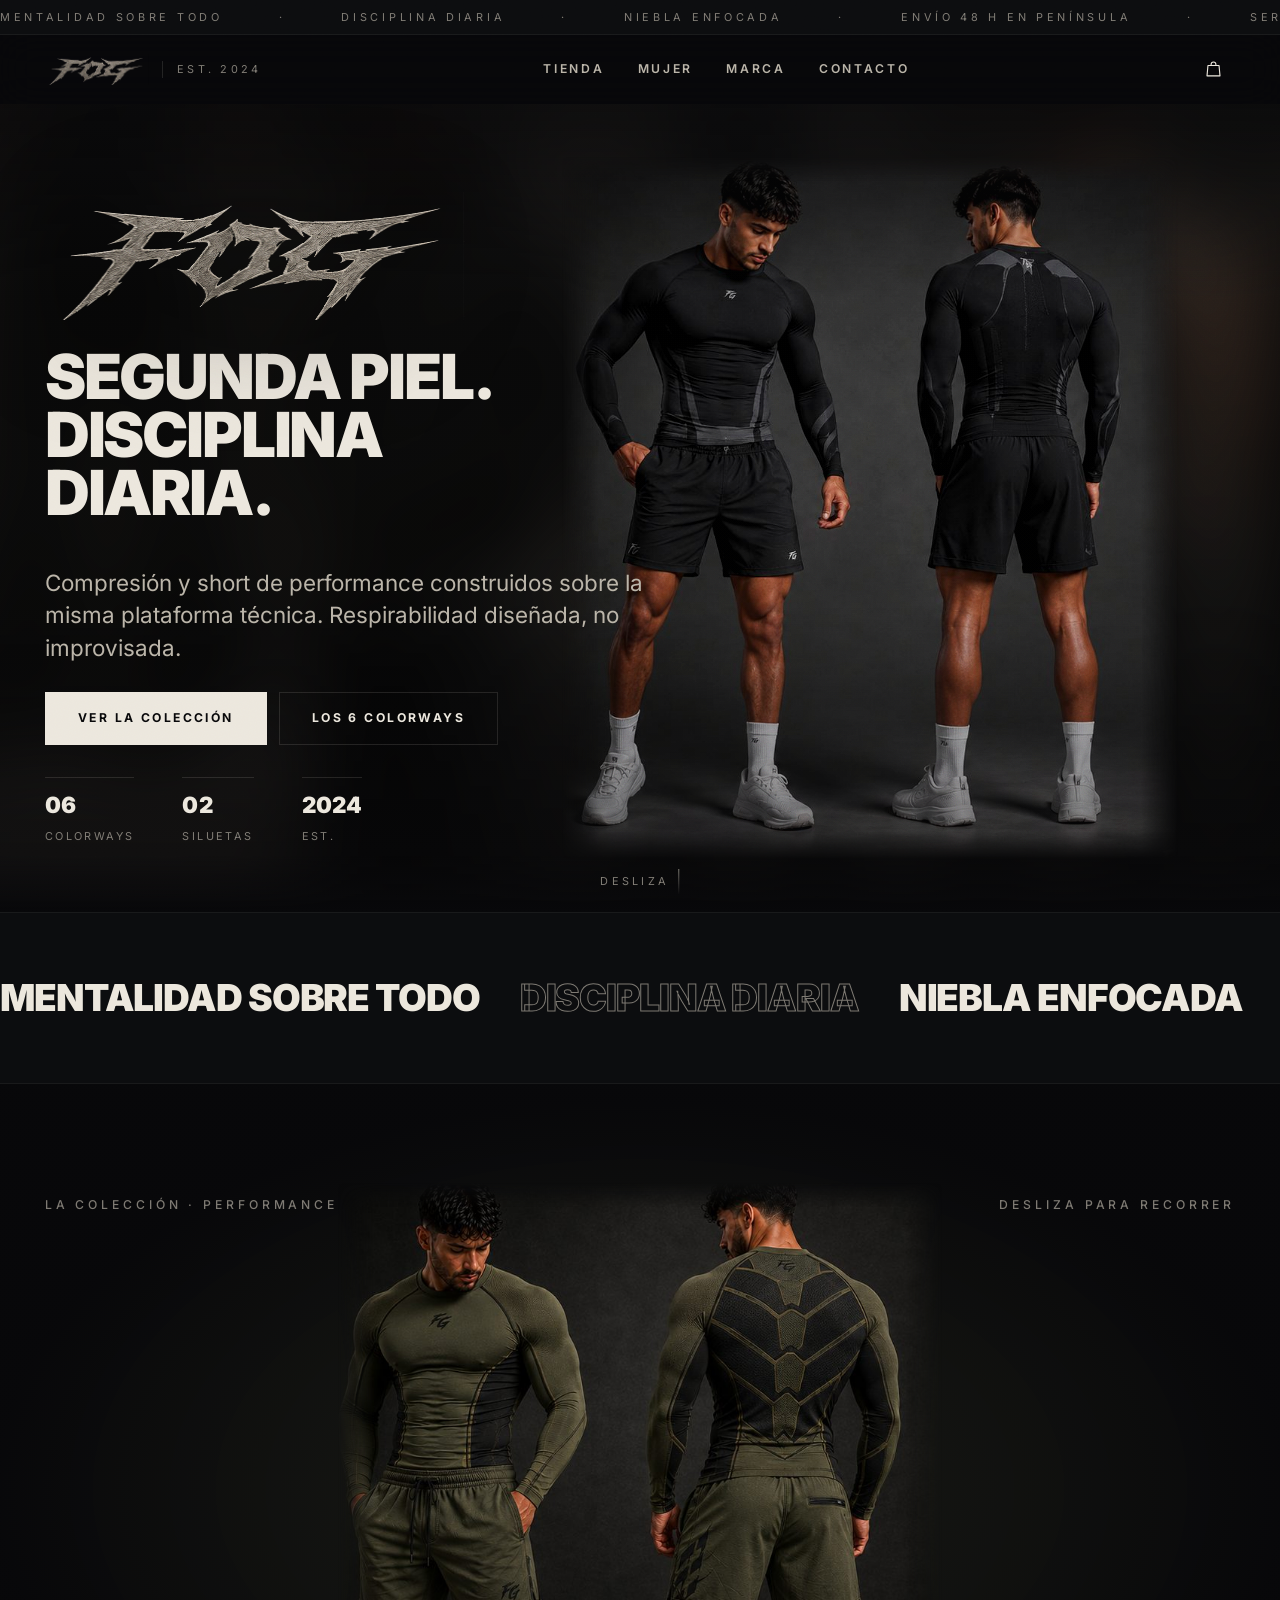
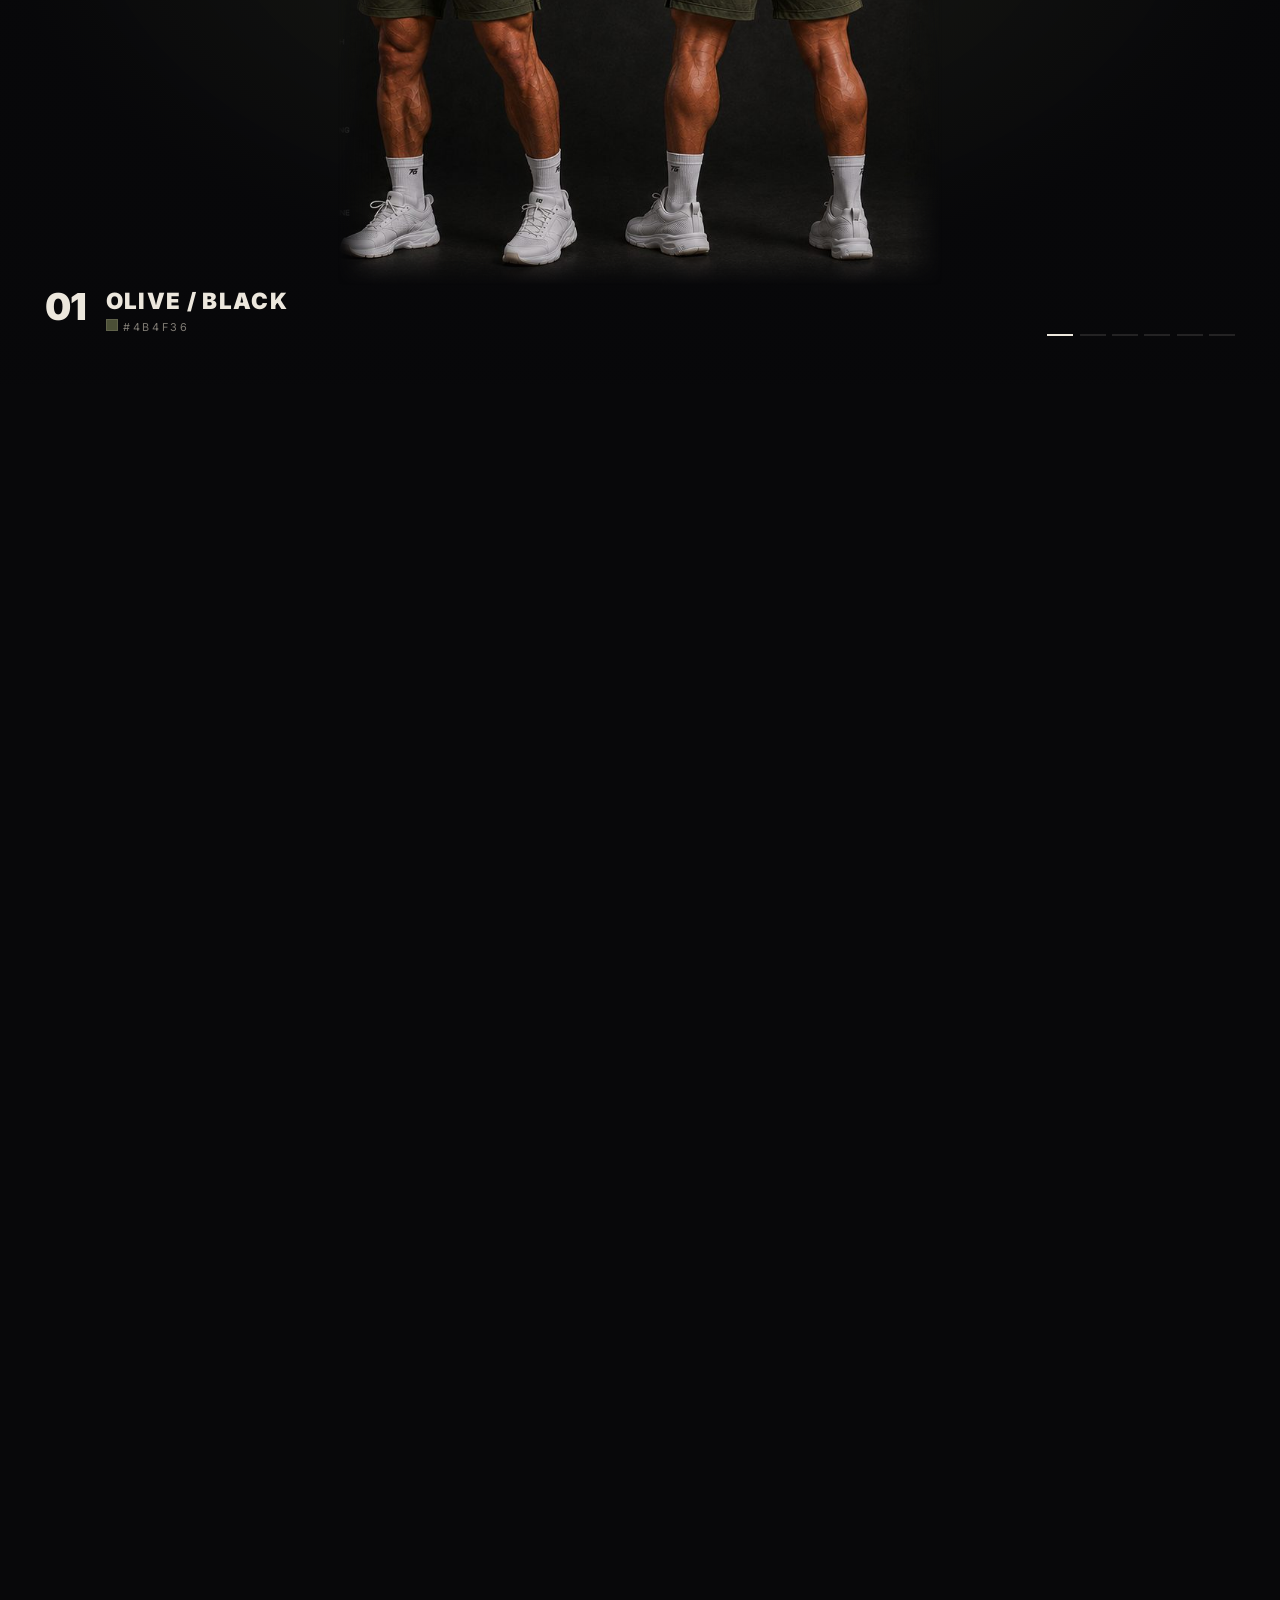
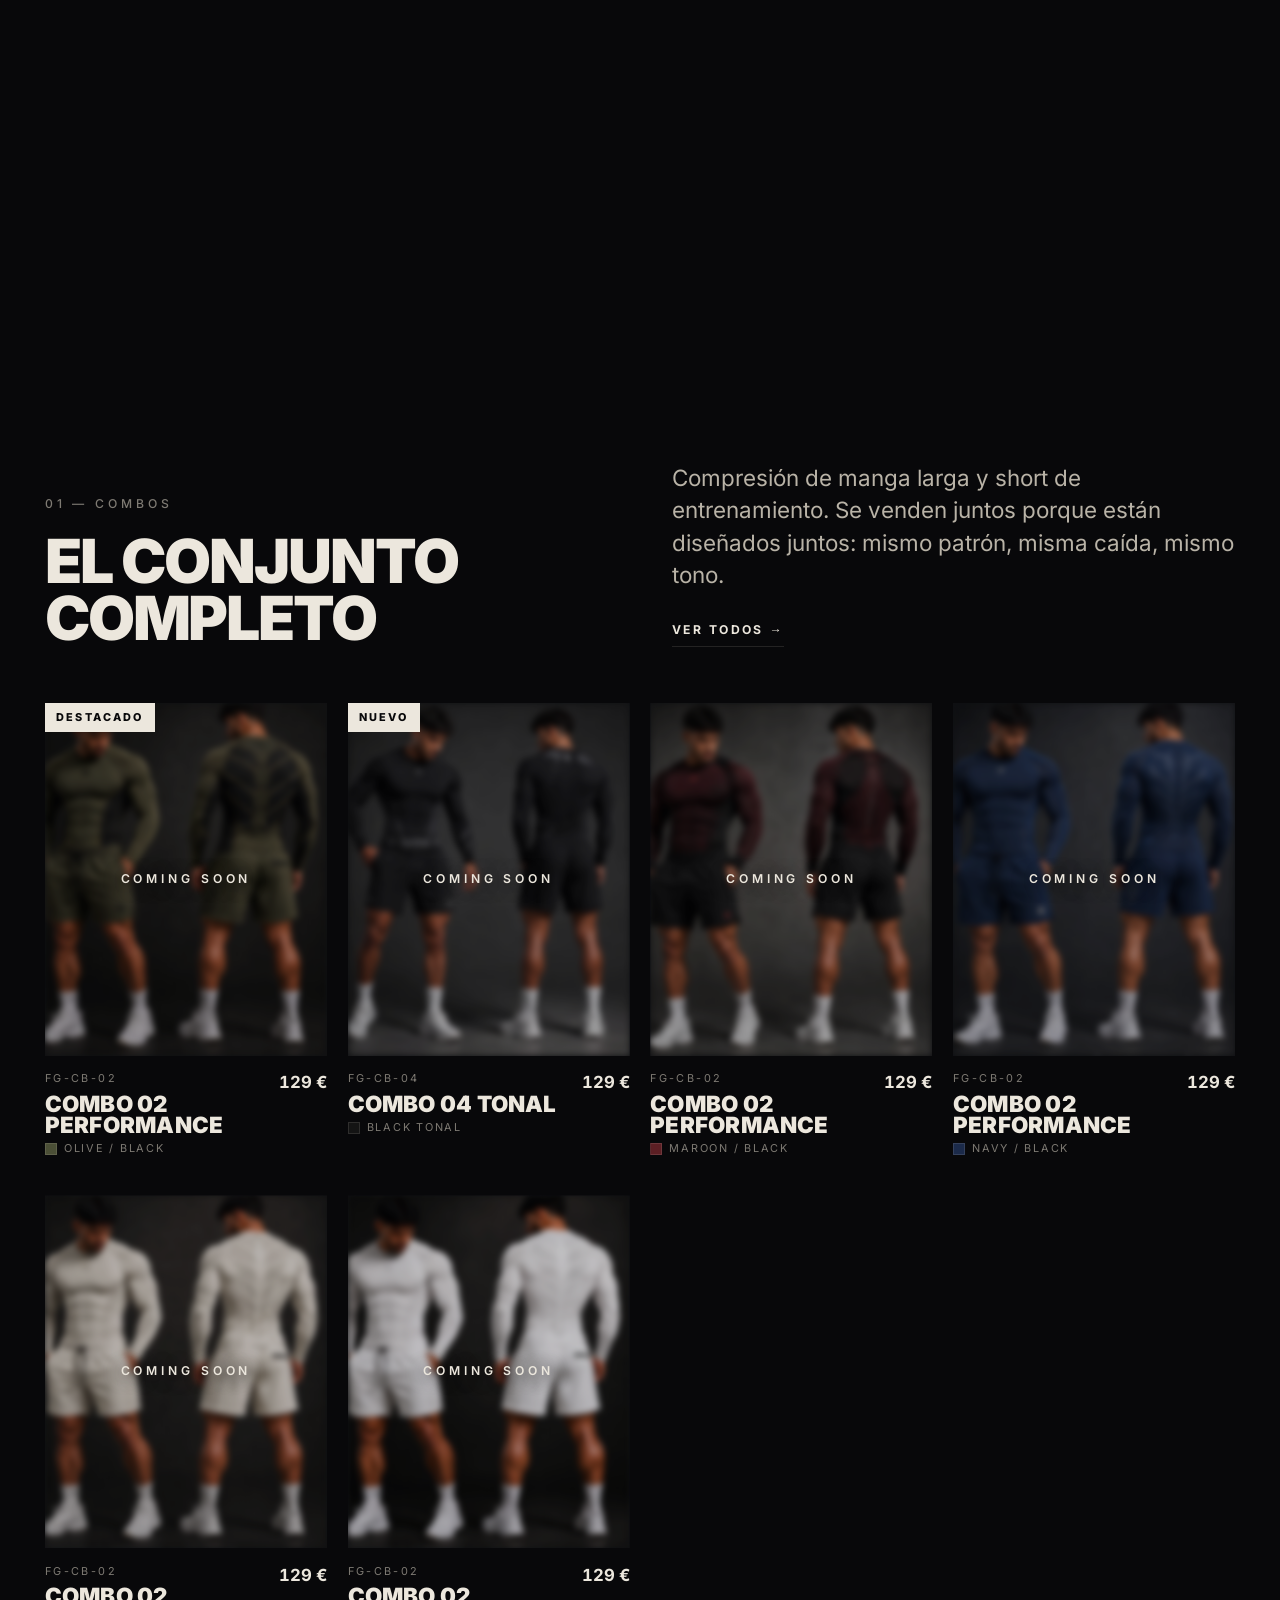
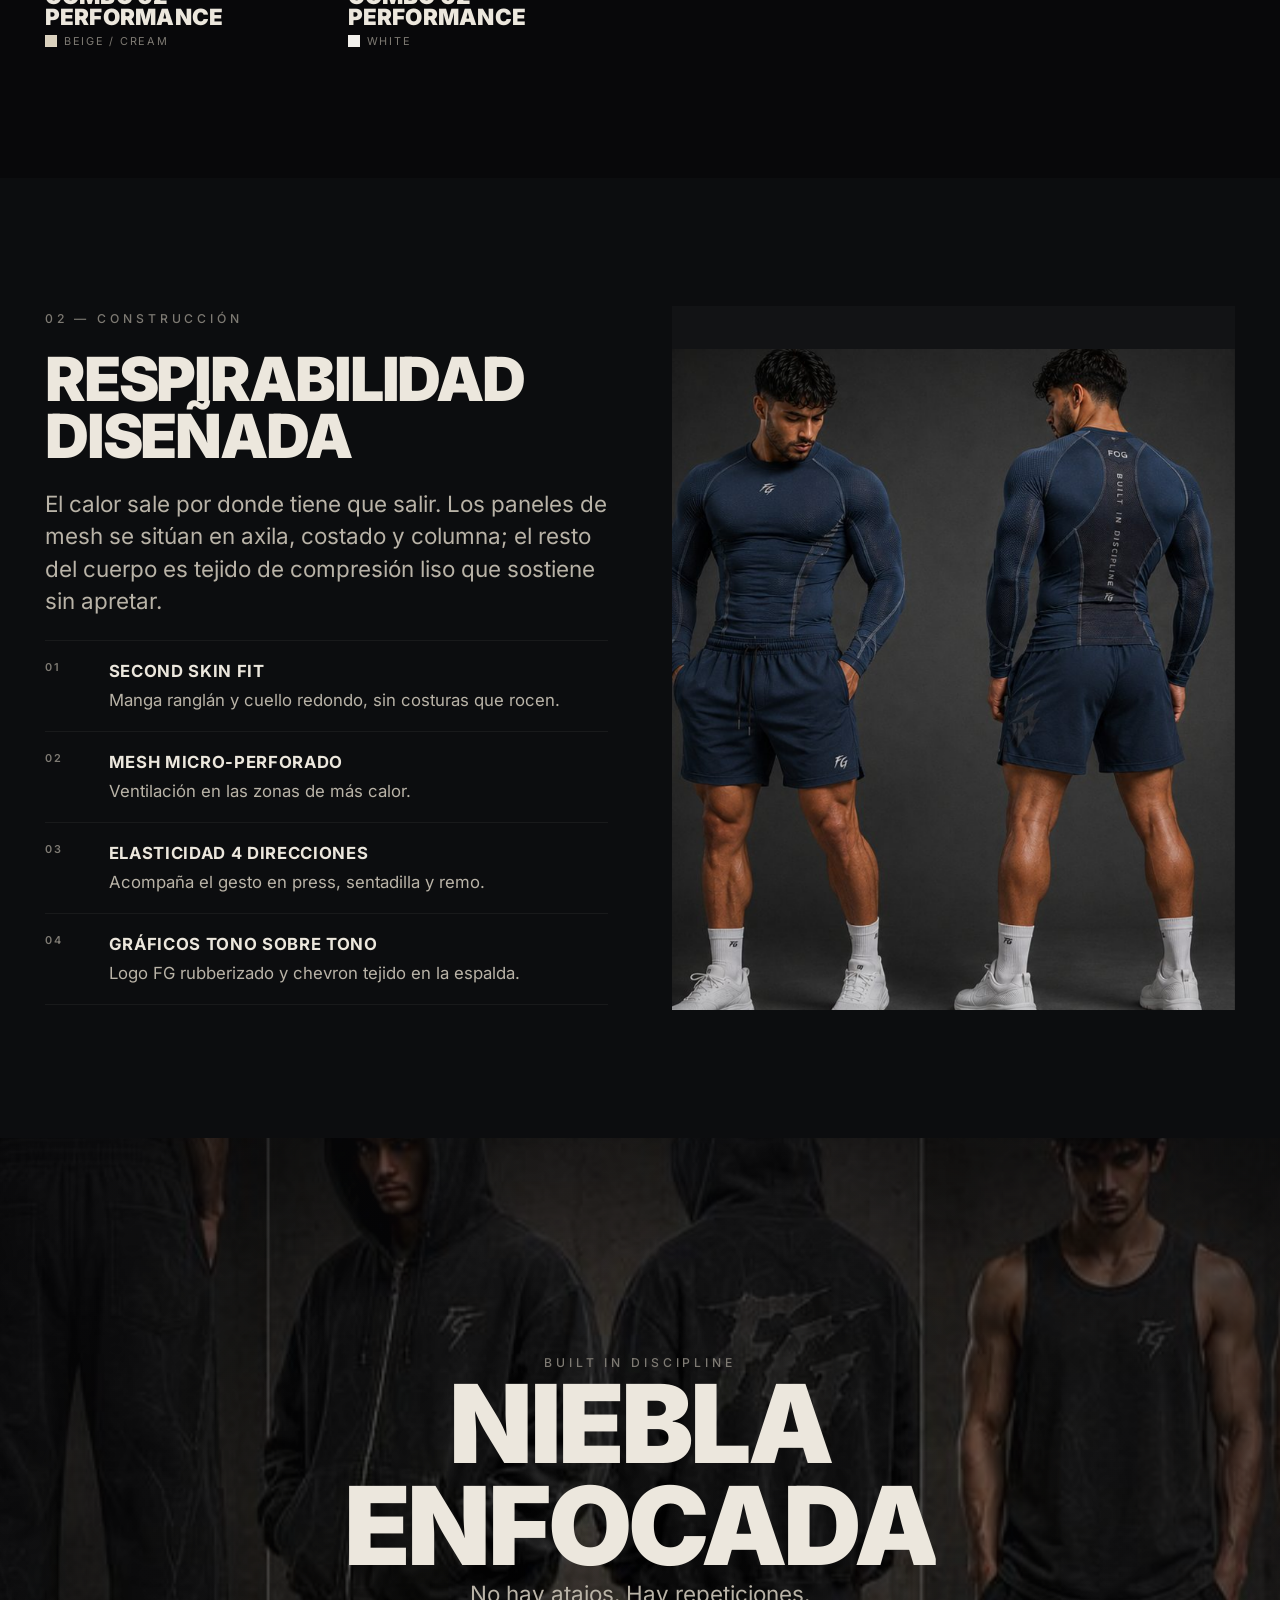
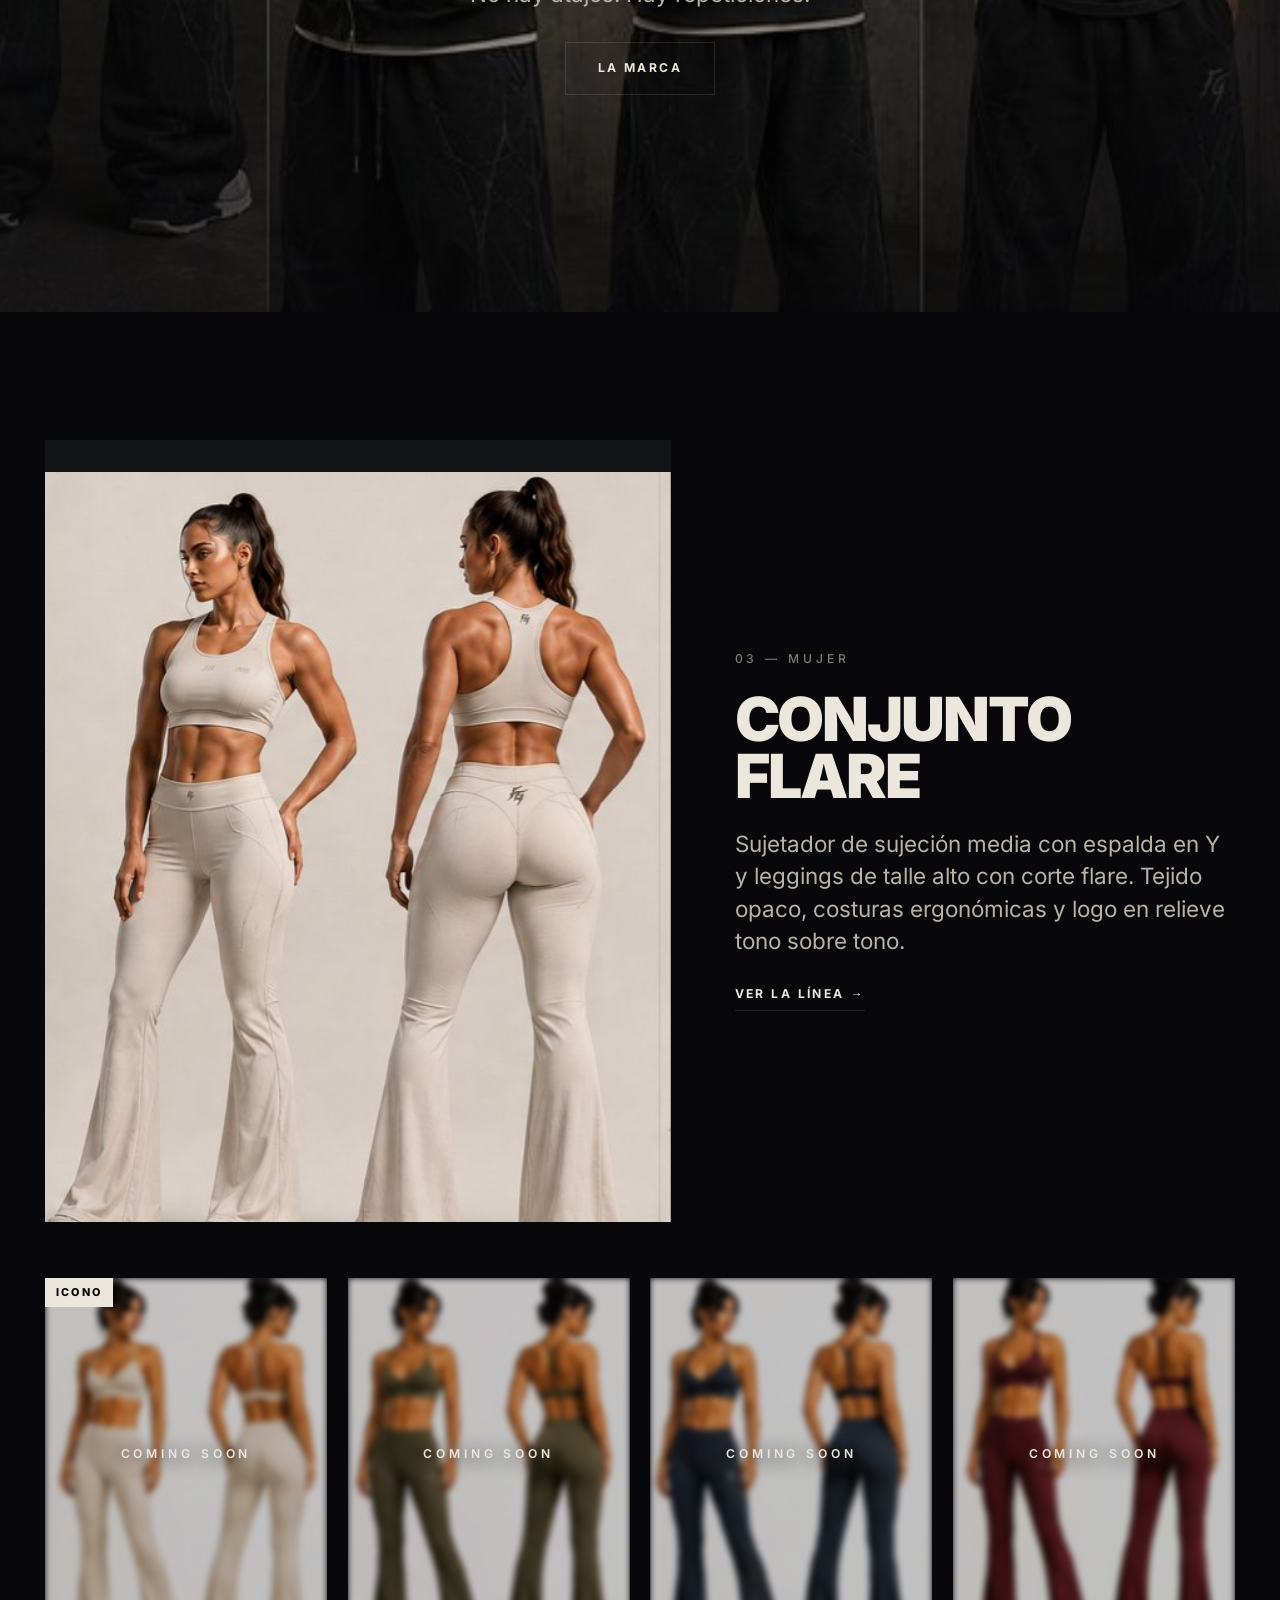
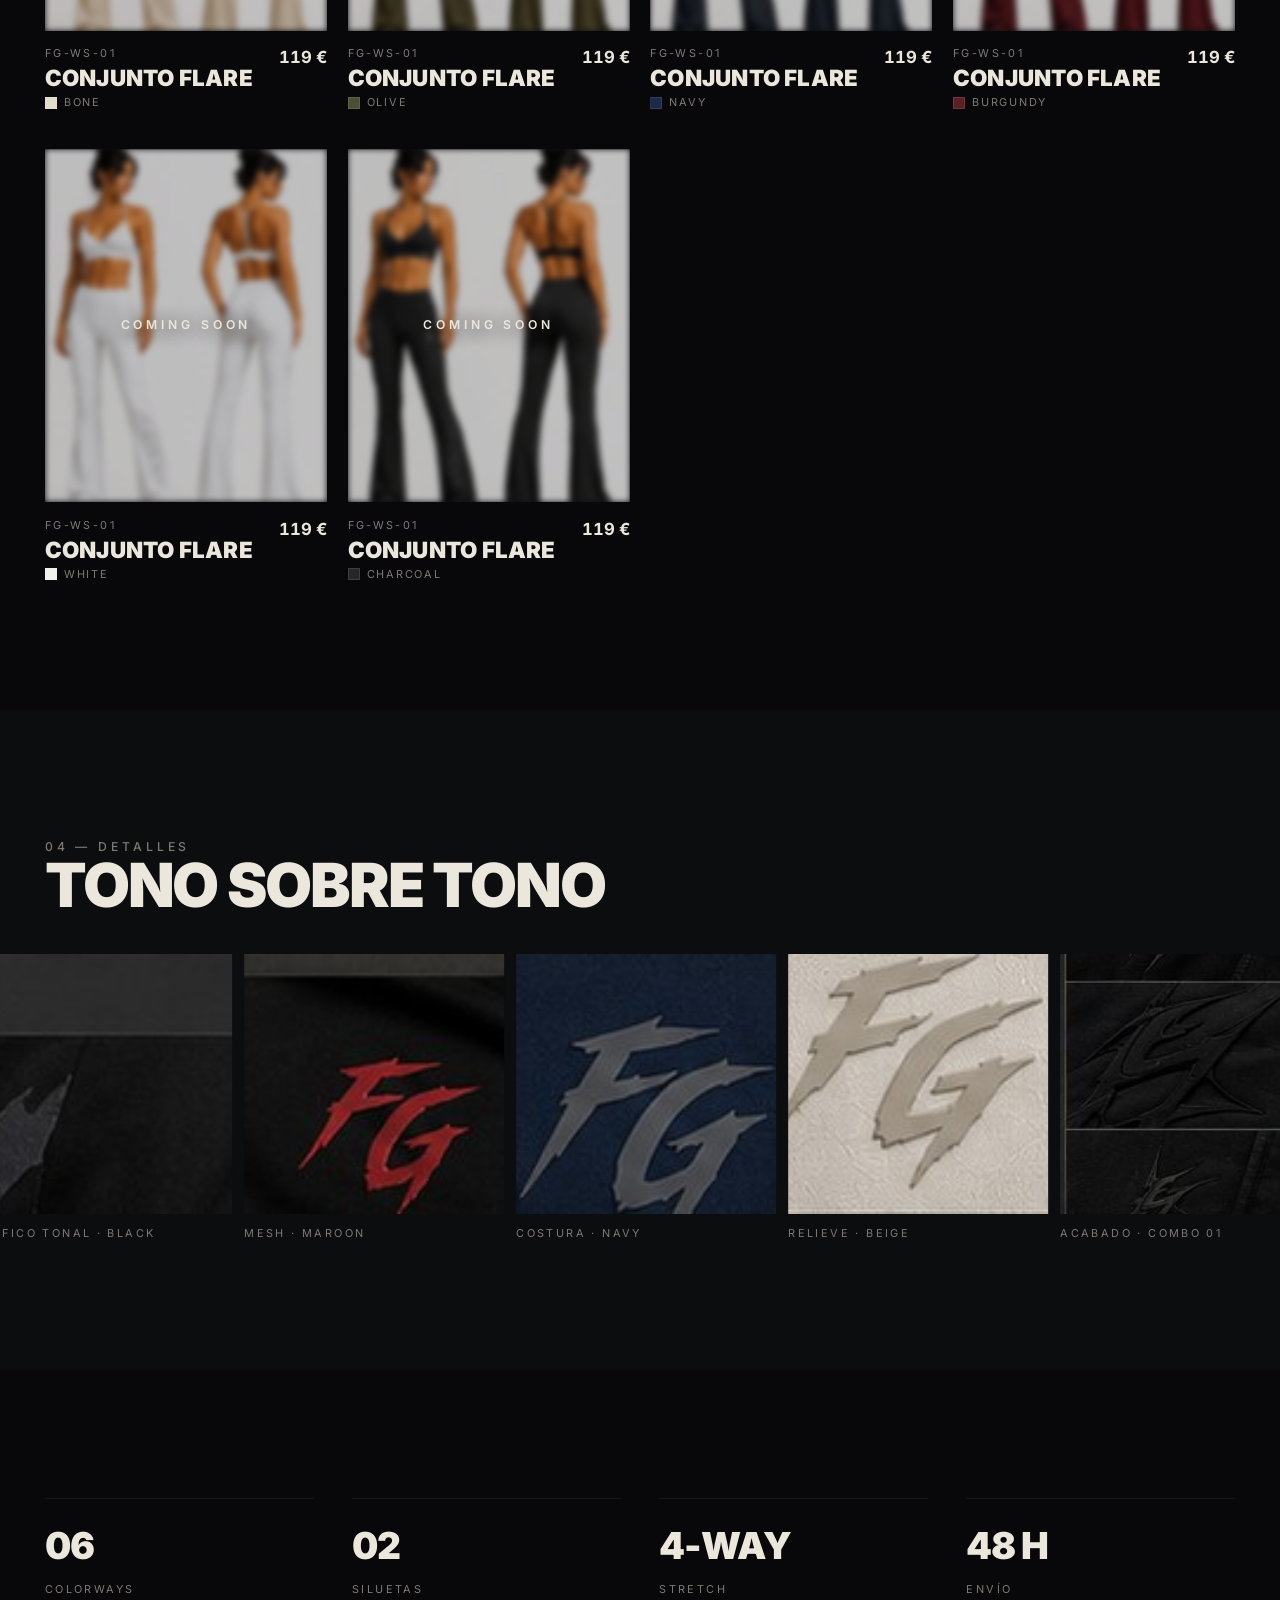
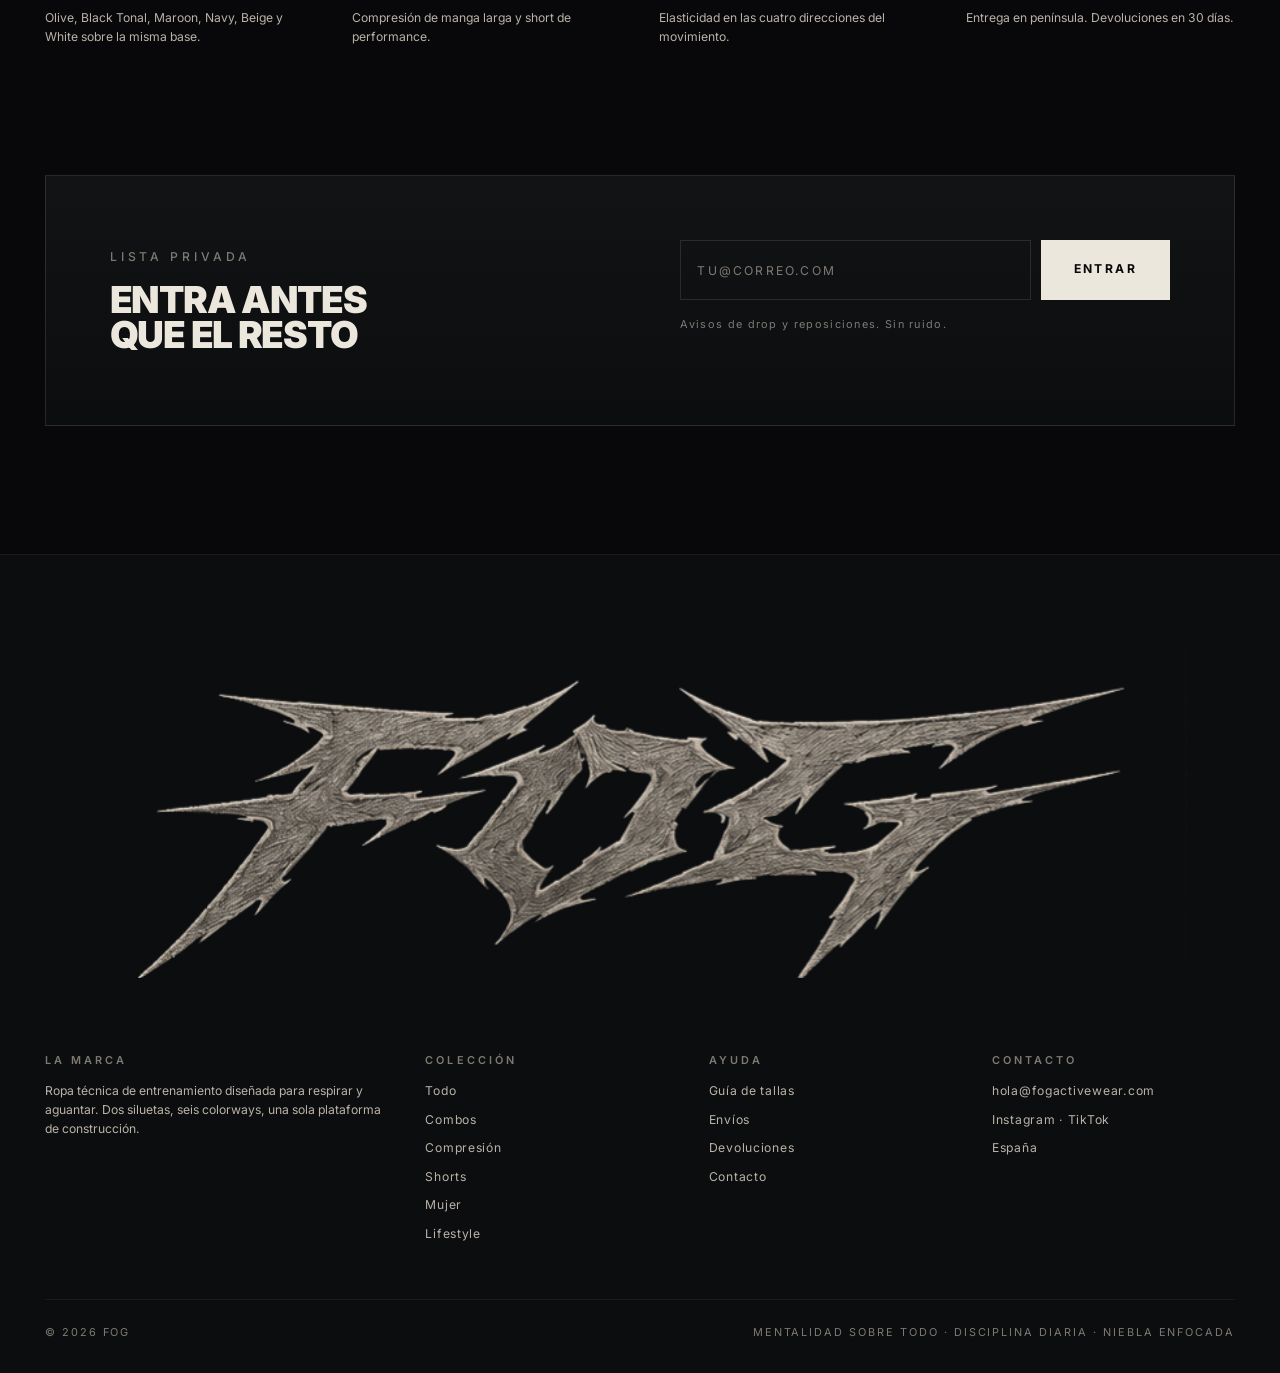
==== commit 522fb54f: "Coming soon sobre las fotos del catálogo, sin cerrar la web Revierte la pantalla de espera que ocupa" ====
--- a/index.html
+++ b/index.html
@@ -3,257 +3,394 @@
   <head>
     <meta charset="utf-8" />
     <meta name="viewport" content="width=device-width, initial-scale=1" />
-    <title>FOG — Coming Soon</title>
-    <meta
-      name="description"
-      content="FOG. Ropa técnica de entrenamiento. La colección completa, muy pronto."
-    />
+    <title>FOG — Ropa técnica de entrenamiento</title>
+    <meta name="description" content="FOG: compresión second skin, shorts de performance y conjuntos de mujer en seis colorways. Mentalidad sobre todo." />
     <meta name="theme-color" content="#08080a" />
     <meta name="color-scheme" content="dark" />
     <link rel="canonical" href="https://fogactivewear.com/" />
     <meta property="og:type" content="website" />
-    <meta property="og:title" content="FOG — Coming Soon" />
-    <meta
-      property="og:description"
-      content="FOG. Ropa técnica de entrenamiento. La colección completa, muy pronto."
-    />
+    <meta property="og:title" content="FOG — Ropa técnica de entrenamiento" />
+    <meta property="og:description" content="FOG: compresión second skin, shorts de performance y conjuntos de mujer en seis colorways. Mentalidad sobre todo." />
     <meta property="og:url" content="https://fogactivewear.com/" />
     <meta property="og:image" content="https://fogactivewear.com/assets/img/men-black.jpg" />
     <meta name="twitter:card" content="summary_large_image" />
-    <meta name="robots" content="noindex" />
-    <link
-      rel="icon"
-      href="data:image/svg+xml,%3Csvg xmlns='http://www.w3.org/2000/svg' viewBox='0 0 32 32'%3E%3Crect width='32' height='32' fill='%2308080a'/%3E%3Ctext x='16' y='23' font-family='Helvetica,Arial' font-size='16' font-weight='700' fill='%23c9bda8' text-anchor='middle'%3EFG%3C/text%3E%3C/svg%3E"
-    />
+    <link rel="icon" href="data:image/svg+xml,%3Csvg xmlns='http://www.w3.org/2000/svg' viewBox='0 0 32 32'%3E%3Crect width='32' height='32' fill='%2308080a'/%3E%3Ctext x='16' y='23' font-family='Helvetica,Arial' font-size='16' font-weight='700' fill='%23c9bda8' text-anchor='middle'%3EFG%3C/text%3E%3C/svg%3E" />
     <link rel="preload" as="font" type="font/woff2" href="assets/fonts/inter-latin.woff2" crossorigin />
     <link rel="preload" as="image" href="assets/img/logo-wordmark.png" />
     <link rel="stylesheet" href="assets/css/styles.css" />
-    <style>
-      /* Página de espera, aislada del resto del sitio: no toca styles.css,
-         solo reutiliza sus tokens de color, tipografía y ritmo. */
-      body[data-page="coming-soon"] {
-        min-height: 100svh;
-        display: grid;
-      }
-
-      .soon {
-        position: relative;
-        min-height: 100svh;
-        display: grid;
-        overflow: hidden;
-      }
-
-      .soon__media {
-        position: absolute;
-        inset: -6%;
-        z-index: 0;
-      }
-
-      .soon__media img {
-        width: 100%;
-        height: 100%;
-        object-fit: cover;
-        object-position: 50% 22%;
-        opacity: 0.4;
-        filter: grayscale(0.15) contrast(1.05);
-      }
-
-      .soon__veil {
-        position: absolute;
-        inset: 0;
-        z-index: 1;
-        background: radial-gradient(
-            65% 60% at 50% 38%,
-            rgba(8, 8, 10, 0.35),
-            rgba(8, 8, 10, 0.88) 78%
-          ),
-          linear-gradient(180deg, rgba(8, 8, 10, 0.55) 0%, var(--black) 100%);
-      }
-
-      .soon__inner {
-        position: relative;
-        z-index: 2;
-        display: grid;
-        justify-items: center;
-        align-content: center;
-        gap: clamp(1.5rem, 4vw, 2.5rem);
-        text-align: center;
-        padding: clamp(1.5rem, 6vw, 4rem);
-      }
-
-      .soon__logo {
-        width: min(280px, 52vw);
-      }
-
-      .soon__headline {
-        font-family: var(--font-display);
-        font-weight: 900;
-        letter-spacing: -0.03em;
-        text-transform: uppercase;
-        font-size: clamp(2.2rem, 6vw + 1rem, 5rem);
-        line-height: 0.95;
-      }
-
-      .soon__tag {
-        font-size: var(--step--1);
-        letter-spacing: 0.32em;
-        text-transform: uppercase;
-        color: var(--stone);
-      }
-
-      .soon__lede {
-        max-width: 34ch;
-        color: var(--bone-dim);
-        font-size: var(--step-1);
-        line-height: 1.5;
-      }
-
-      .soon__form {
-        width: min(420px, 100%);
-        margin-top: 0.5rem;
-      }
-
-      .soon__row {
-        display: flex;
-        gap: 0.6rem;
-        flex-wrap: wrap;
-      }
-
-      .soon__row input {
-        flex: 1 1 220px;
-        min-width: 0;
-        background: rgba(255, 255, 255, 0.04);
-        border: 1px solid var(--line);
-        padding: 1rem;
-        color: var(--bone);
-        letter-spacing: 0.02em;
-      }
-
-      .soon__row input::placeholder {
-        color: var(--muted);
-      }
-
-      .soon__row input:focus {
-        outline: none;
-        border-color: var(--bone-dim);
-      }
-
-      .soon__status {
-        margin-top: 0.85rem;
-        font-size: var(--step--1);
-        min-height: 1.3em;
-        color: var(--stone);
-      }
-
-      .soon__status[data-state="error"] {
-        color: #c9635f;
-      }
-
-      .soon__foot {
-        position: absolute;
-        z-index: 2;
-        bottom: clamp(1.25rem, 3vw, 2rem);
-        left: 0;
-        right: 0;
-        display: flex;
-        justify-content: center;
-        gap: 1.5rem;
-        font-size: var(--step--2);
-        letter-spacing: 0.18em;
-        text-transform: uppercase;
-        color: var(--muted);
-      }
-
-      .soon__foot a {
-        color: var(--bone-dim);
-        transition: color 0.3s var(--ease);
-      }
-
-      .soon__foot a:hover {
-        color: var(--stone);
-      }
-    </style>
   </head>
-  <body data-page="coming-soon">
-    <main class="soon">
-      <div class="soon__media" aria-hidden="true">
-        <img src="assets/img/lineup.jpg" alt="" />
-      </div>
-      <div class="soon__veil" aria-hidden="true"></div>
-
-      <div class="soon__inner">
-        <img
-          class="soon__logo"
-          src="assets/img/logo-wordmark.png"
-          alt="FOG"
-          width="845"
-          height="256"
-        />
-        <div>
-          <h1 class="soon__headline">Coming soon</h1>
-          <p class="soon__tag">Built in discipline</p>
-        </div>
-        <p class="soon__lede">La colección completa, muy pronto.</p>
-
-        <form
-          class="soon__form"
-          data-form
-          data-success="Dentro. Te avisamos en cuanto abramos."
-          data-toast="Suscripción registrada"
-          novalidate
-        >
-          <div class="soon__row">
-            <label class="vh" for="soon-email">Tu correo</label>
-            <input
-              id="soon-email"
-              name="email"
-              type="email"
-              required
-              placeholder="tu@correo.com"
-              autocomplete="email"
-            />
-            <button class="btn btn--ghost" type="submit"><span>Avisadme</span></button>
-          </div>
-          <p class="soon__status" data-form-status role="status"></p>
-        </form>
-      </div>
-
-      <p class="soon__foot">
-        <span>© <span data-year>2026</span> FOG</span>
-        <a href="mailto:hola@fogactivewear.com">Contacto</a>
-      </p>
+  <body data-page="home">
+    <a class="skip-link" href="#main">Saltar al contenido</a>
+
+    <div class="ticker-top" aria-hidden="true">
+      <div class="ticker-top__track">
+        <span>Mentalidad sobre todo</span><span>·</span><span>Disciplina diaria</span>
+        <span>·</span><span>Niebla enfocada</span><span>·</span>
+        <span>Envío 48 h en península</span><span>·</span><span>Series limitadas</span>
+        <span>·</span><span>Mentalidad sobre todo</span><span>·</span>
+        <span>Disciplina diaria</span><span>·</span><span>Niebla enfocada</span>
+        <span>·</span><span>Envío 48 h en península</span><span>·</span>
+        <span>Series limitadas</span><span>·</span>
+      </div>
+    </div>
+
+    <header class="site-header" data-header>
+      <div class="wrap header-inner">
+        <a class="brand" href="index.html" aria-label="FOG, inicio">
+          <img src="assets/img/logo-wordmark.png" alt="FOG" width="845" height="256" />
+          <span class="brand__sub">Est. 2024</span>
+        </a>
+
+        <nav class="nav" aria-label="Principal">
+          <a href="tienda.html">Tienda</a>
+          <a href="tienda.html?categoria=mujer">Mujer</a>
+          <a href="marca.html">Marca</a>
+          <a href="contacto.html">Contacto</a>
+        </nav>
+
+        <div class="header-actions">
+          <button class="icon-btn" type="button" data-cart-open aria-label="Abrir el carrito">
+            <svg viewBox="0 0 24 24" aria-hidden="true">
+              <path d="M5 7h14l1.2 13H3.8L5 7Z" />
+              <path d="M9 7V5.5a3 3 0 0 1 6 0V7" />
+            </svg>
+            <span class="cart-count" data-cart-count>0</span>
+          </button>
+          <button class="icon-btn nav-toggle" type="button" data-nav-open aria-label="Abrir el menú">
+            <svg viewBox="0 0 24 24" aria-hidden="true">
+              <path d="M3 8h18M3 16h18" />
+            </svg>
+          </button>
+        </div>
+      </div>
+    </header>
+
+    <div class="mobile-nav" data-mobile-nav aria-hidden="true">
+      <div class="mobile-nav__top">
+        <img src="assets/img/logo-wordmark.png" alt="FOG" style="width:96px" />
+        <button class="icon-btn" type="button" data-nav-close aria-label="Cerrar el menú">
+          <svg viewBox="0 0 24 24" aria-hidden="true"><path d="M6 6l12 12M18 6L6 18" /></svg>
+        </button>
+      </div>
+      <nav class="mobile-nav__links" aria-label="Menú móvil">
+        <a href="tienda.html" style="--i:0"><em>01</em>Tienda</a>
+        <a href="tienda.html?categoria=mujer" style="--i:1"><em>02</em>Mujer</a>
+        <a href="marca.html" style="--i:2"><em>03</em>Marca</a>
+        <a href="contacto.html" style="--i:3"><em>04</em>Contacto</a>
+      </nav>
+      <div class="mobile-nav__foot">
+        <span>hola@fogactivewear.com</span><span>Instagram</span><span>Est. 2024</span>
+      </div>
+    </div>
+
+    <main id="main">
+      <!-- ================= HERO ================= -->
+      <section class="hero">
+        <div class="hero__backdrop" aria-hidden="true">
+          <img src="assets/img/lineup.jpg" alt="" width="1536" height="479" />
+        </div>
+        <div class="hero__figure" data-hero-media>
+          <img class="img-fade" src="assets/img/men-black.jpg"
+               alt="Combo 04 Black Tonal de FOG"
+               width="770" height="945" fetchpriority="high" />
+        </div>
+        <div class="hero__veil" aria-hidden="true"></div>
+
+        <div class="wrap hero__inner" data-hero-inner>
+          <img class="hero__lockup" src="assets/img/logo-wordmark.png"
+               alt="FOG" width="845" height="256" />
+          <h1 class="hero__title">
+            <span><i style="--i:0">Segunda piel.</i></span>
+            <span><i style="--i:1">Disciplina</i></span>
+            <span><i style="--i:2">diaria.</i></span>
+          </h1>
+          <div class="hero__row">
+            <div>
+              <p class="body-lg" style="margin-bottom:1.75rem">
+                Compresión y short de performance construidos sobre la misma
+                plataforma técnica. Respirabilidad diseñada, no improvisada.
+              </p>
+              <div class="hero__cta">
+                <a class="btn" href="tienda.html"><span>Ver la colección</span></a>
+                <a class="btn btn--ghost" href="#colorways"><span>Los 6 colorways</span></a>
+              </div>
+            </div>
+            <div class="hero__stats">
+              <div><strong>06</strong><span>Colorways</span></div>
+              <div><strong>02</strong><span>Siluetas</span></div>
+              <div><strong>2024</strong><span>Est.</span></div>
+            </div>
+          </div>
+        </div>
+
+        <p class="scroll-hint" aria-hidden="true">Desliza</p>
+      </section>
+
+      <!-- ================= MANIFIESTO ================= -->
+      <section class="marquee" aria-label="Manifiesto">
+        <div class="marquee__track" data-drift="0.5" data-drift-host>
+          <span>Mentalidad sobre todo</span><span>Disciplina diaria</span>
+          <span>Niebla enfocada</span><span>Built in discipline</span>
+          <span>Mentalidad sobre todo</span><span>Disciplina diaria</span>
+        </div>
+      </section>
+
+      <!-- ================= SECUENCIA DE COLORWAYS ================= -->
+      <section class="sequence" id="colorways" data-sequence aria-label="Colorways de la colección">
+        <div class="sequence__sticky">
+          <div class="sequence__bg" data-seq-bg></div>
+          <p class="sequence__word" data-seq-word>Olive</p>
+          <div class="sequence__stage" data-seq-stage></div>
+
+          <div class="sequence__head">
+            <p class="label">La colección · Performance</p>
+            <p class="label">Desliza para recorrer</p>
+          </div>
+
+          <div class="sequence__meta">
+            <p class="sequence__index" data-seq-index>01</p>
+            <div>
+              <p class="sequence__name" data-seq-name>Olive / Black</p>
+              <p class="sequence__hex">
+                <i class="sequence__swatch" data-seq-swatch style="background:#4b4f36"></i>
+                <span data-seq-hex>#4b4f36</span>
+              </p>
+            </div>
+          </div>
+
+          <div class="sequence__bar" data-bar></div>
+        </div>
+      </section>
+
+      <!-- ================= COMBOS ================= -->
+      <section class="section wrap">
+        <div class="split" style="align-items:flex-end;margin-bottom:clamp(2rem,5vw,3.5rem)">
+          <div data-reveal>
+            <p class="label" style="margin-bottom:1.2rem">01 — Combos</p>
+            <h2 class="h-lg">El conjunto<br />completo</h2>
+          </div>
+          <div data-reveal style="--i:1">
+            <p class="body-lg">
+              Compresión de manga larga y short de entrenamiento. Se venden juntos
+              porque están diseñados juntos: mismo patrón, misma caída, mismo tono.
+            </p>
+            <p style="margin-top:1.5rem"><a class="arrow-link" href="tienda.html?categoria=combos">Ver todos →</a></p>
+          </div>
+        </div>
+        <div class="grid" data-featured="6"></div>
+      </section>
+
+      <!-- ================= EDITORIAL: TEJIDO ================= -->
+      <section class="section" style="background:var(--ink)">
+        <div class="wrap split split--reverse">
+          <div class="split__media" data-reveal="clip">
+            <img src="assets/img/edit-navy.jpg" alt="Detalle del panel de mesh en la espalda"
+                 width="795" height="945" loading="lazy" data-parallax="0.07" />
+          </div>
+          <div class="split__body">
+            <p class="label" data-reveal>02 — Construcción</p>
+            <h2 class="h-lg" data-reveal style="--i:1">Respirabilidad<br />diseñada</h2>
+            <p class="body-lg" data-reveal style="--i:2">
+              El calor sale por donde tiene que salir. Los paneles de mesh se sitúan
+              en axila, costado y columna; el resto del cuerpo es tejido de
+              compresión liso que sostiene sin apretar.
+            </p>
+            <ul class="feature-list" data-reveal style="--i:3">
+              <li><b>01</b><span><strong>Second skin fit</strong>Manga ranglán y cuello redondo, sin costuras que rocen.</span></li>
+              <li><b>02</b><span><strong>Mesh micro-perforado</strong>Ventilación en las zonas de más calor.</span></li>
+              <li><b>03</b><span><strong>Elasticidad 4 direcciones</strong>Acompaña el gesto en press, sentadilla y remo.</span></li>
+              <li><b>04</b><span><strong>Gráficos tono sobre tono</strong>Logo FG rubberizado y chevron tejido en la espalda.</span></li>
+            </ul>
+          </div>
+        </div>
+      </section>
+
+      <!-- ================= BANDA A PANTALLA COMPLETA ================= -->
+      <section class="band">
+        <div class="band__media" data-parallax="0.06">
+          <img src="assets/img/lineup.jpg" alt="Línea completa de FOG"
+               width="1536" height="479" loading="lazy" />
+        </div>
+        <div class="band__inner">
+          <p class="label" data-reveal>Built in discipline</p>
+          <h2 class="h-xl" data-reveal style="--i:1">Niebla<br />enfocada</h2>
+          <p class="body-lg" data-reveal style="--i:2;margin-inline:auto">
+            No hay atajos. Hay repeticiones.
+          </p>
+          <p style="margin-top:2rem" data-reveal><a class="btn btn--ghost" href="marca.html"><span>La marca</span></a></p>
+        </div>
+      </section>
+
+      <!-- ================= MUJER ================= -->
+      <section class="section wrap">
+        <div class="split split--wide" style="margin-bottom:clamp(2rem,5vw,3.5rem)">
+          <div class="split__media" data-reveal="clip" style="aspect-ratio:4/5">
+            <img src="assets/img/combo01-women.jpg" alt="Conjunto flare de FOG"
+                 width="1000" height="1280" loading="lazy" data-parallax="0.05" />
+          </div>
+          <div class="split__body">
+            <p class="label" data-reveal>03 — Mujer</p>
+            <h2 class="h-lg" data-reveal style="--i:1">Conjunto<br />flare</h2>
+            <p class="body-lg" data-reveal style="--i:2">
+              Sujetador de sujeción media con espalda en Y y leggings de talle alto
+              con corte flare. Tejido opaco, costuras ergonómicas y logo en relieve
+              tono sobre tono.
+            </p>
+            <p data-reveal style="--i:3"><a class="arrow-link" href="tienda.html?categoria=mujer">Ver la línea →</a></p>
+          </div>
+        </div>
+        <div class="grid" data-women-grid></div>
+      </section>
+
+      <!-- ================= TEXTURAS ================= -->
+      <section class="section" style="background:var(--ink)" data-drift-host>
+        <div class="wrap" style="margin-bottom:clamp(1.5rem,4vw,2.5rem)">
+          <p class="label" data-reveal>04 — Detalles</p>
+          <h2 class="h-lg" data-reveal style="--i:1">Tono sobre tono</h2>
+        </div>
+        <div class="strip-viewport">
+          <div class="strip" data-drift="0.55">
+            <figure><img src="assets/img/tex-olive.jpg" alt="Logo FG rubberizado sobre olive" loading="lazy" /><figcaption>Logo rubberizado · Olive</figcaption></figure>
+            <figure><img src="assets/img/tex-black.jpg" alt="Gráfico tonal sobre negro" loading="lazy" /><figcaption>Gráfico tonal · Black</figcaption></figure>
+            <figure><img src="assets/img/tex-maroon.jpg" alt="Panel de mesh sobre maroon" loading="lazy" /><figcaption>Mesh · Maroon</figcaption></figure>
+            <figure><img src="assets/img/tex-navy.jpg" alt="Costura sobre navy" loading="lazy" /><figcaption>Costura · Navy</figcaption></figure>
+            <figure><img src="assets/img/tex-beige.jpg" alt="Relieve sobre beige" loading="lazy" /><figcaption>Relieve · Beige</figcaption></figure>
+            <figure><img src="assets/img/tex-premium.jpg" alt="Acabado premium del hoodie" loading="lazy" /><figcaption>Acabado · Combo 01</figcaption></figure>
+            <figure><img src="assets/img/tex-white.jpg" alt="Gráfico blanco sobre blanco" loading="lazy" /><figcaption>White on white</figcaption></figure>
+          </div>
+        </div>
+      </section>
+
+      <!-- ================= CIFRAS ================= -->
+      <section class="section wrap">
+        <div class="spec-grid">
+          <div class="spec" data-reveal><strong>06</strong><span>Colorways</span><p>Olive, Black Tonal, Maroon, Navy, Beige y White sobre la misma base.</p></div>
+          <div class="spec" data-reveal style="--i:1"><strong>02</strong><span>Siluetas</span><p>Compresión de manga larga y short de performance.</p></div>
+          <div class="spec" data-reveal style="--i:2"><strong>4-way</strong><span>Stretch</span><p>Elasticidad en las cuatro direcciones del movimiento.</p></div>
+          <div class="spec" data-reveal style="--i:3"><strong>48 h</strong><span>Envío</span><p>Entrega en península. Devoluciones en 30 días.</p></div>
+        </div>
+      </section>
+
+      <!-- ================= BOLETÍN ================= -->
+      <section class="section wrap" style="padding-top:0">
+        <div class="newsletter" data-reveal>
+          <div>
+            <p class="label" style="margin-bottom:1rem">Lista privada</p>
+            <h2 class="h-md">Entra antes<br />que el resto</h2>
+          </div>
+          <form data-form data-success="Dentro. Te avisamos antes de cada drop."
+                data-toast="Suscripción registrada" novalidate>
+            <div class="field-row">
+              <label class="vh" for="news-email">Tu correo</label>
+              <input id="news-email" name="email" type="email" required
+                     placeholder="tu@correo.com" autocomplete="email" />
+              <button class="btn" type="submit"><span>Entrar</span></button>
+            </div>
+            <p class="form-note">Avisos de drop y reposiciones. Sin ruido.</p>
+            <p class="form-status" data-form-status role="status"></p>
+          </form>
+        </div>
+      </section>
     </main>
 
-    <script>
-      // Solo lo mínimo que necesita esta página: validar el formulario y
-      // poner el año. No carga site.js completo (carrito, menú, secuencia…)
-      // porque nada de eso existe aquí.
-      (function () {
-        "use strict";
-        var form = document.querySelector("[data-form]");
-        var year = document.querySelector("[data-year]");
-        if (year) year.textContent = new Date().getFullYear();
-        if (!form) return;
-
-        form.addEventListener("submit", function (e) {
-          e.preventDefault();
-          var input = form.querySelector("input[name='email']");
-          var status = form.querySelector("[data-form-status]");
-          if (!input.checkValidity()) {
-            if (status) {
-              status.textContent = "Escribe un correo válido.";
-              status.setAttribute("data-state", "error");
-            }
-            input.focus();
-            return;
-          }
-          if (status) {
-            status.removeAttribute("data-state");
-            status.textContent = form.getAttribute("data-success");
-          }
-          form.reset();
-        });
-      })();
-    </script>
+    <footer class="site-footer">
+      <div class="wrap">
+        <img class="footer-mark" src="assets/img/logo-wordmark.png" alt="FOG"
+             width="845" height="256" loading="lazy" data-reveal="fade" />
+
+        <div class="footer-grid">
+          <div class="footer-col">
+            <h4>La marca</h4>
+            <p class="body" style="font-size:var(--step--1)">
+              Ropa técnica de entrenamiento diseñada para respirar y aguantar.
+              Dos siluetas, seis colorways, una sola plataforma de construcción.
+            </p>
+          </div>
+          <div class="footer-col">
+            <h4>Colección</h4>
+            <ul>
+              <li><a href="tienda.html">Todo</a></li>
+              <li><a href="tienda.html?categoria=combos">Combos</a></li>
+              <li><a href="tienda.html?categoria=compresion">Compresión</a></li>
+              <li><a href="tienda.html?categoria=shorts">Shorts</a></li>
+              <li><a href="tienda.html?categoria=mujer">Mujer</a></li>
+              <li><a href="tienda.html?categoria=lifestyle">Lifestyle</a></li>
+            </ul>
+          </div>
+          <div class="footer-col">
+            <h4>Ayuda</h4>
+            <ul>
+              <li><a href="contacto.html#faq">Guía de tallas</a></li>
+              <li><a href="contacto.html#faq">Envíos</a></li>
+              <li><a href="contacto.html#faq">Devoluciones</a></li>
+              <li><a href="contacto.html">Contacto</a></li>
+            </ul>
+          </div>
+          <div class="footer-col">
+            <h4>Contacto</h4>
+            <ul>
+              <li><a href="mailto:hola@fogactivewear.com">hola@fogactivewear.com</a></li>
+              <li>Instagram · TikTok</li>
+              <li>España</li>
+            </ul>
+          </div>
+        </div>
+
+        <div class="footer-bottom">
+          <p>© <span data-year>2026</span> FOG</p>
+          <p>Mentalidad sobre todo · Disciplina diaria · Niebla enfocada</p>
+        </div>
+      </div>
+    </footer>
+
+    <div class="overlay" data-overlay></div>
+
+    <aside class="drawer" data-drawer role="dialog" aria-modal="true"
+           aria-label="Carrito" aria-hidden="true">
+      <div class="drawer__head">
+        <p class="drawer__title">Carrito</p>
+        <button class="icon-btn" type="button" data-cart-close aria-label="Cerrar el carrito">
+          <svg viewBox="0 0 24 24" aria-hidden="true"><path d="M6 6l12 12M18 6L6 18" /></svg>
+        </button>
+      </div>
+      <div class="drawer__body" data-cart-body></div>
+      <div class="drawer__foot" data-cart-foot hidden>
+        <div class="totals"><span>Subtotal</span><strong data-cart-total>0 €</strong></div>
+        <p class="dim" style="font-size:var(--step--2);letter-spacing:.16em;text-transform:uppercase">
+          Impuestos incluidos · Envío calculado en el pago
+        </p>
+        <button class="btn btn--block" type="button" data-checkout><span>Finalizar compra</span></button>
+      </div>
+    </aside>
+
+    <div class="modal" data-modal role="dialog" aria-modal="true"
+         aria-label="Ficha de producto" aria-hidden="true">
+      <div class="modal__panel">
+        <button class="modal__close" type="button" data-modal-close aria-label="Cerrar">✕</button>
+        <div class="modal__media" data-modal-media></div>
+        <div class="modal__body">
+          <p class="label" data-modal-code></p>
+          <h2 class="h-md" data-modal-name></h2>
+          <p class="card__color">
+            <i class="sequence__swatch" data-modal-swatch></i><span data-modal-color></span>
+          </p>
+          <div class="price-row">
+            <strong data-modal-price></strong>
+            <span class="label">IVA incluido</span>
+          </div>
+          <p class="body" data-modal-desc></p>
+          <div>
+            <p class="label" style="margin-bottom:.7rem">Talla</p>
+            <div class="size-list" data-modal-sizes></div>
+          </div>
+          <ul class="spec-list" data-modal-specs></ul>
+          <button class="btn btn--block" type="button" data-modal-add><span>Añadir al carrito</span></button>
+        </div>
+      </div>
+    </div>
+
+    <script src="assets/js/products.js"></script>
+    <script src="assets/js/site.js"></script>
+
   </body>
 </html>
--- a/assets/css/styles.css
+++ b/assets/css/styles.css
@@ -1064,10 +1064,32 @@
   object-fit: cover;
   object-position: 50% 30%;
   transition: transform 1.1s var(--ease), opacity 0.5s var(--ease);
+  /* Difuminado suave mientras la colección no está a la venta. La foto se
+     sigue reconociendo; al abrir la ficha se ve nítida. */
+  filter: blur(3px);
 }
 
 .card:hover .card__media img {
   transform: scale(1.05);
+}
+
+/* Rótulo «Coming soon» sobre la foto del catálogo. Va por debajo del botón
+   de ficha rápida y de la etiqueta, y no intercepta clics. */
+.card__media::after {
+  content: "Coming soon";
+  position: absolute;
+  inset: 0;
+  z-index: 1;
+  display: grid;
+  place-items: center;
+  background: rgba(8, 8, 10, 0.22);
+  color: var(--bone);
+  font-size: var(--step--1);
+  font-weight: 600;
+  letter-spacing: 0.32em;
+  text-transform: uppercase;
+  text-shadow: 0 2px 18px rgba(8, 8, 10, 0.9);
+  pointer-events: none;
 }
 
 .card__media img + img {
